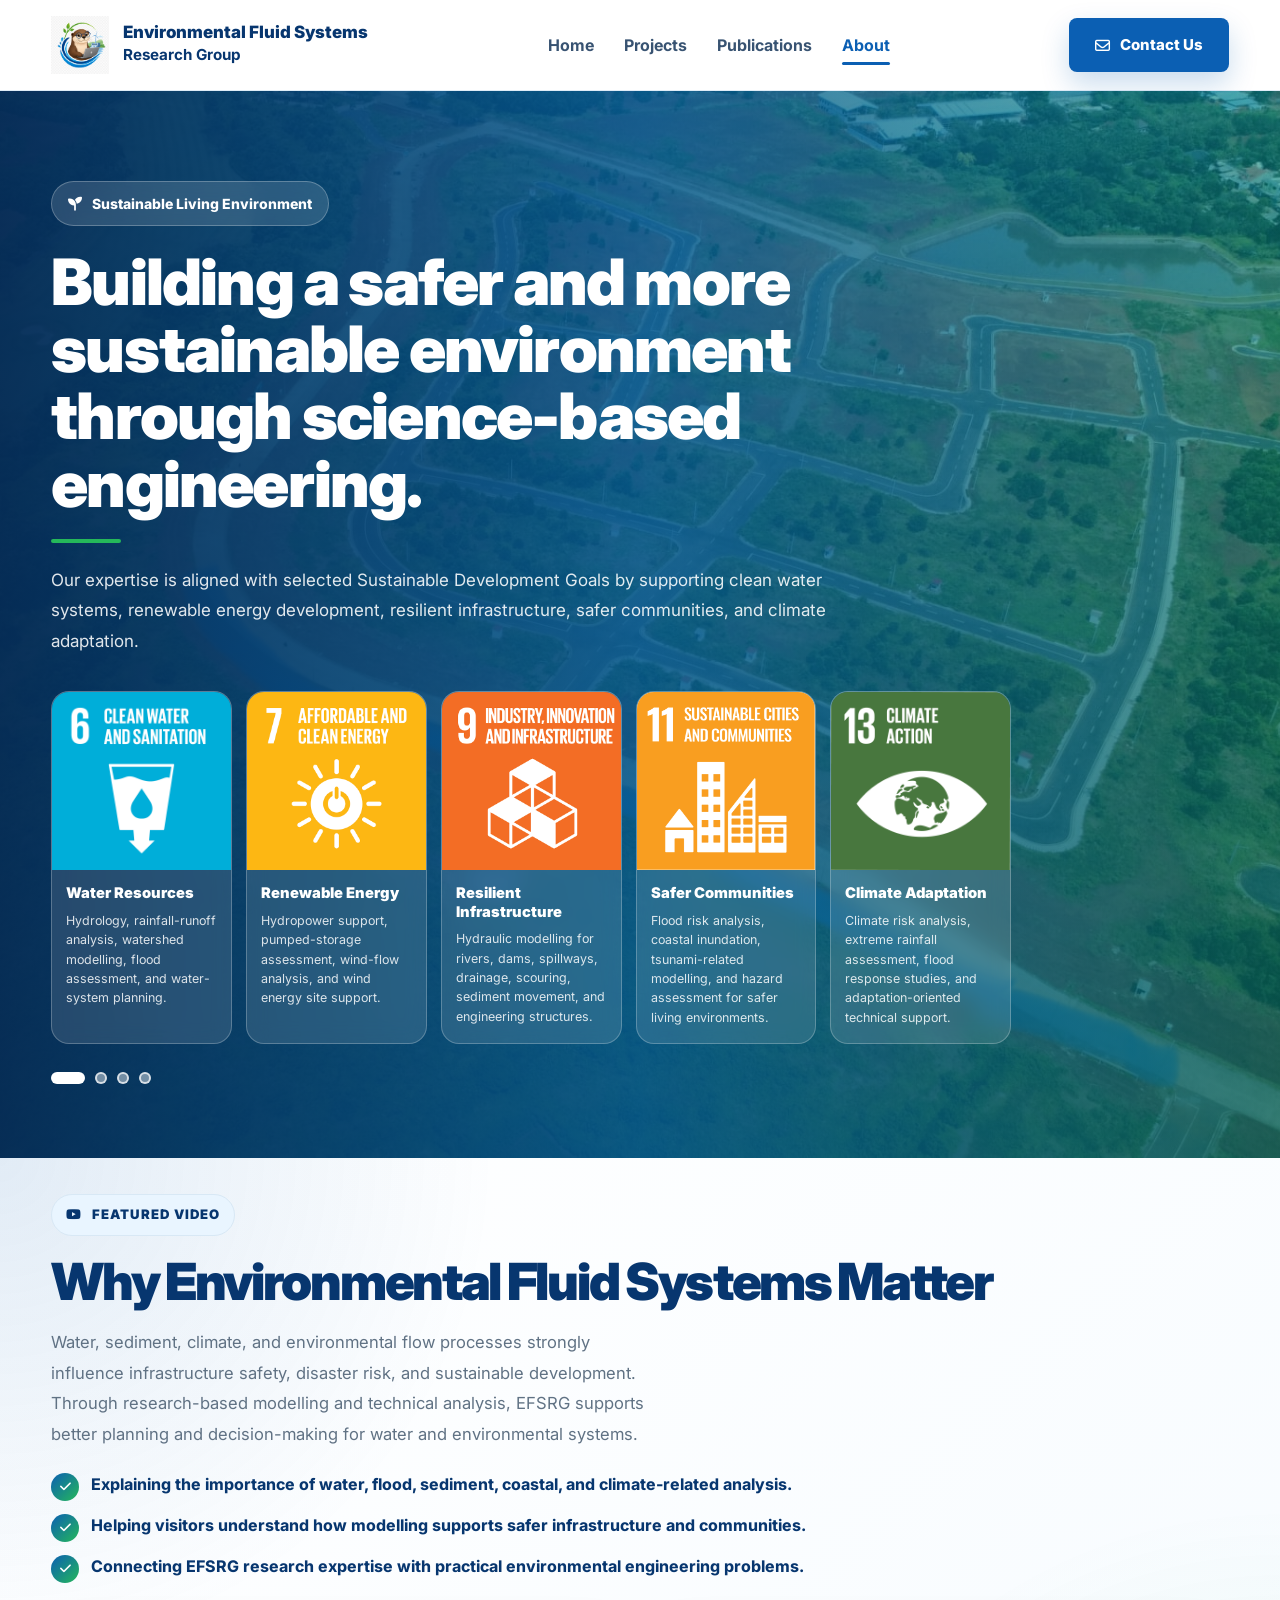
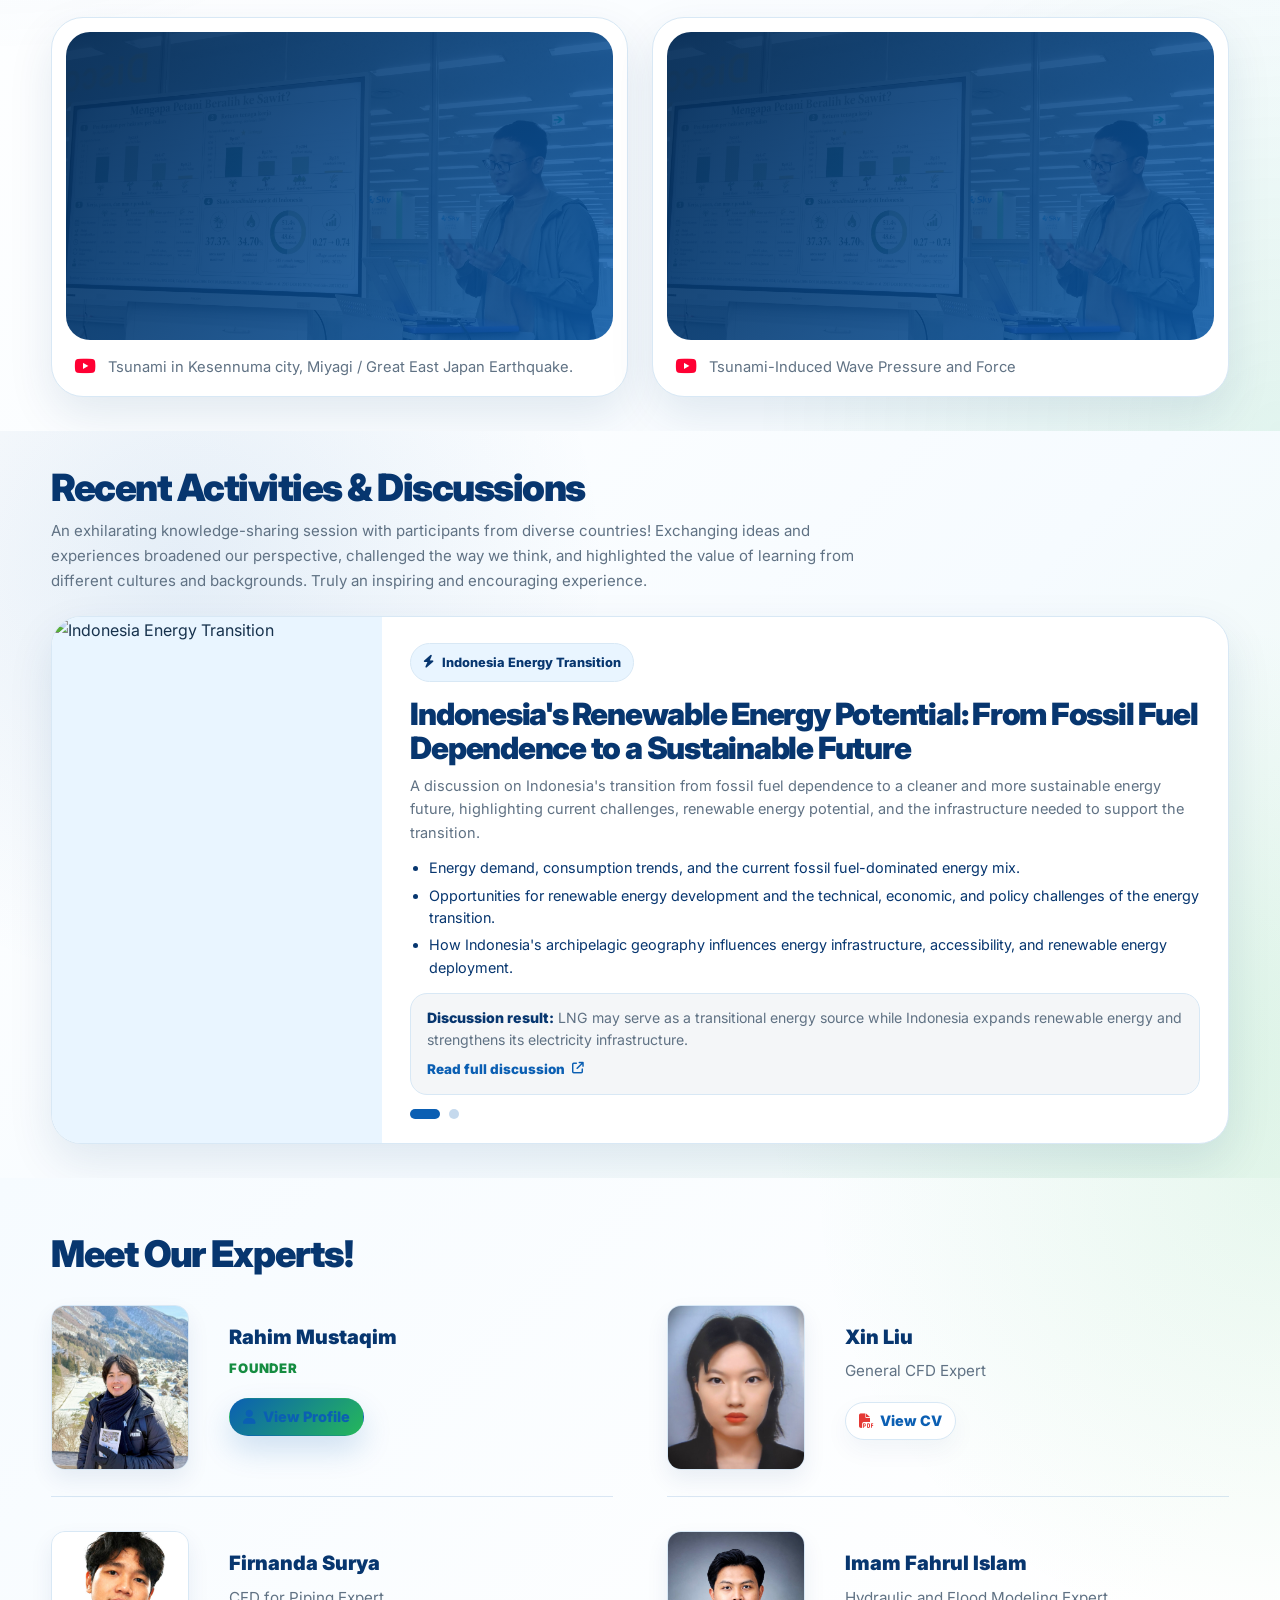
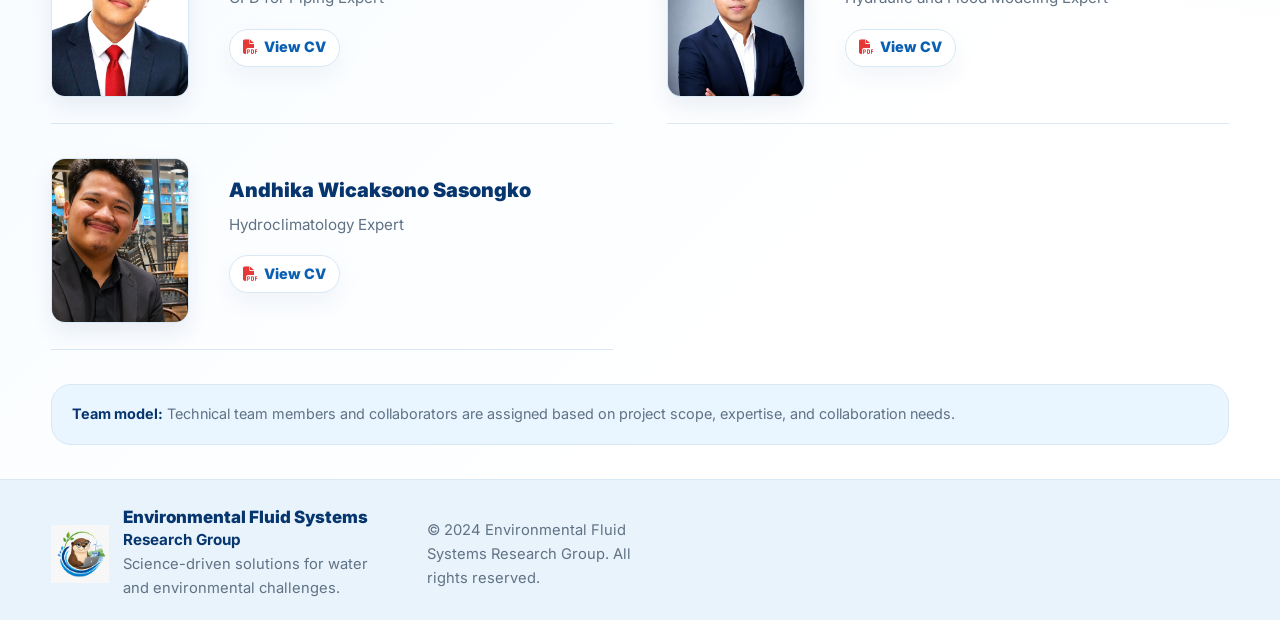
==== about.html @ 6d2a9c07 "Update about.html" ====
<!DOCTYPE html>

<html lang="en">
<head>
  <meta charset="UTF-8" />
  <meta name="viewport" content="width=device-width, initial-scale=1.0" />
  <title>About | Environmental Fluid Systems Research Group</title>

  <link rel="preconnect" href="https://fonts.googleapis.com">
  <link rel="preconnect" href="https://fonts.gstatic.com" crossorigin>
  <link href="https://fonts.googleapis.com/css2?family=Inter:wght@400;500;600;700;800;900&display=swap" rel="stylesheet">

  <link rel="stylesheet" href="https://cdnjs.cloudflare.com/ajax/libs/font-awesome/6.5.2/css/all.min.css">
  <link rel="stylesheet" href="style.css" />

  <style>
    .about-hero {
      position: relative;
      min-height: 74vh;
      display: flex;
      align-items: center;
      color: #fff;
      padding: 90px 0 74px;
      overflow: hidden;
      background: #052d58;
    }

    .about-hero-bg {
      position: absolute;
      inset: 0;
      z-index: 0;
    }

    .about-slide {
      position: absolute;
      inset: 0;
      opacity: 0;
      visibility: hidden;
      transition: opacity 0.8s ease, visibility 0.8s ease;
    }

    .about-slide.active {
      opacity: 1;
      visibility: visible;
    }

    .about-slide img {
      width: 100%;
      height: 100%;
      object-fit: cover;
    }

    .about-slide::after {
      content: "";
      position: absolute;
      inset: 0;
      background:
        linear-gradient(90deg, rgba(5, 45, 88, .96), rgba(5, 95, 150, .82), rgba(10, 145, 120, .50)),
        linear-gradient(180deg, rgba(5, 20, 38, .12), rgba(5, 20, 38, .62));
    }

    .about-hero-content {
      position: relative;
      z-index: 2;
      max-width: 980px;
    }

    .about-kicker {
      display: inline-flex;
      align-items: center;
      gap: 10px;
      padding: 10px 16px;
      border-radius: 999px;
      background: rgba(255, 255, 255, .14);
      border: 1px solid rgba(255, 255, 255, .25);
      color: #fff;
      font-size: 14px;
      font-weight: 800;
      margin-bottom: 22px;
      backdrop-filter: blur(10px);
    }

    .about-hero h1 {
      font-size: clamp(40px, 5vw, 66px);
      line-height: 1.05;
      letter-spacing: -1.8px;
      margin-bottom: 22px;
      font-weight: 900;
    }

    .about-hero h2 {
      font-size: clamp(20px, 2vw, 28px);
      line-height: 1.4;
      font-weight: 800;
      color: #dff8ff;
      margin-bottom: 20px;
      max-width: 860px;
    }

    .about-hero p {
      max-width: 800px;
      color: rgba(255, 255, 255, .88);
      font-size: 17px;
      line-height: 1.8;
      margin-bottom: 22px;
    }

    .sdg-scope-grid {
      display: grid;
      grid-template-columns: repeat(5, 1fr);
      gap: 14px;
      margin: 34px 0 26px;
      max-width: 960px;
    }

    .sdg-scope-card {
      background: rgba(255, 255, 255, .12);
      border: 1px solid rgba(255, 255, 255, .24);
      border-radius: 18px;
      overflow: hidden;
      backdrop-filter: blur(10px);
      transition: .25s ease;
    }

    .sdg-scope-card:hover {
      transform: translateY(-4px);
      background: rgba(255, 255, 255, .18);
      box-shadow: 0 18px 40px rgba(0, 0, 0, .18);
    }

    .sdg-logo {
      width: 100%;
      aspect-ratio: 1 / 1;
      background: #fff;
      display: block;
      object-fit: cover;
    }

    .sdg-fallback {
      width: 100%;
      aspect-ratio: 1 / 1;
      display: none;
      place-items: center;
      padding: 16px;
      color: #fff;
    }

    .sdg-fallback strong {
      display: block;
      font-size: 2.6rem;
      line-height: 1;
      font-weight: 900;
      margin-bottom: 8px;
    }

    .sdg-fallback span {
      display: block;
      font-size: .82rem;
      line-height: 1.18;
      text-transform: uppercase;
      font-weight: 900;
    }

    .sdg-6 {
      background: #26bde2;
    }

    .sdg-7 {
      background: #fcc30b;
    }

    .sdg-9 {
      background: #fd6925;
    }

    .sdg-11 {
      background: #fd9d24;
    }

    .sdg-13 {
      background: #3f7e44;
    }

    .sdg-scope-text {
      padding: 14px 14px 16px;
    }

    .sdg-scope-text h3 {
      color: #fff;
      font-size: .92rem;
      font-weight: 900;
      line-height: 1.25;
      margin-bottom: 8px;
    }

    .sdg-scope-text p {
      color: rgba(255, 255, 255, .84);
      font-size: .78rem;
      line-height: 1.55;
      margin: 0;
    }

    .sdg-note {
      max-width: 820px;
      color: rgba(255, 255, 255, .88);
      font-size: 1rem;
      line-height: 1.75;
      margin-bottom: 30px;
    }

    .about-slide-dots {
      display: flex;
      gap: 10px;
      margin-top: 28px;
    }

    .about-dot {
      width: 12px;
      height: 12px;
      border-radius: 999px;
      background: rgba(255, 255, 255, .44);
      border: 2px solid rgba(255, 255, 255, .72);
      cursor: pointer;
      transition: .25s ease;
    }

    .about-dot.active {
      width: 34px;
      background: #fff;
    }


    .video-section {
      position: relative;
      overflow: hidden;
      background:
        radial-gradient(circle at top left, rgba(11, 95, 179, .12), transparent 32%),
        radial-gradient(circle at bottom right, rgba(37, 184, 90, .10), transparent 34%),
        linear-gradient(135deg, #ffffff 0%, #f6fbff 100%);
    }

    .video-showcase {
      display: grid;
      gap: 34px;
    }

    .video-grid {
      display: grid;
      grid-template-columns: repeat(2, minmax(0, 1fr));
      gap: 24px;
      align-items: stretch;
    }

    .video-kicker {
      display: inline-flex;
      align-items: center;
      gap: 10px;
      padding: 9px 14px;
      border-radius: 999px;
      color: var(--primary-dark);
      background: var(--primary-soft);
      border: 1px solid var(--line);
      font-size: .82rem;
      font-weight: 900;
      text-transform: uppercase;
      letter-spacing: .08em;
      margin-bottom: 18px;
    }

    .video-content h2 {
      color: var(--primary-dark);
      font-size: clamp(2rem, 4vw, 3.2rem);
      line-height: 1.08;
      letter-spacing: -0.045em;
      font-weight: 900;
      margin-bottom: 18px;
    }

    .video-content p {
      color: var(--muted);
      font-size: 1.04rem;
      line-height: 1.85;
      margin-bottom: 22px;
      max-width: 600px;
    }

    .video-points {
      display: grid;
      gap: 12px;
      margin-top: 22px;
    }

    .video-point {
      display: flex;
      gap: 12px;
      align-items: flex-start;
      color: var(--primary-dark);
      font-weight: 750;
      line-height: 1.55;
    }

    .video-point i {
      width: 28px;
      height: 28px;
      flex: 0 0 28px;
      display: inline-grid;
      place-items: center;
      border-radius: 999px;
      color: #fff;
      background: linear-gradient(135deg, var(--primary), var(--green));
      font-size: .78rem;
      margin-top: 1px;
    }

    .youtube-card {
      position: relative;
      border-radius: 32px;
      padding: 14px;
      background: #fff;
      border: 1px solid var(--line);
      box-shadow: var(--shadow);
    }

    .youtube-frame {
      position: relative;
      width: 100%;
      aspect-ratio: 16 / 9;
      border-radius: 24px;
      overflow: hidden;
      background:
        linear-gradient(135deg, rgba(5, 45, 88, .94), rgba(11, 95, 179, .82)),
        url('assets/activity3.jpeg') center/cover;
    }

    .youtube-frame iframe {
      position: absolute;
      inset: 0;
      width: 100%;
      height: 100%;
      border: 0;
    }

    .video-caption {
      display: flex;
      align-items: center;
      gap: 12px;
      padding: 16px 8px 4px;
      color: var(--muted);
      font-size: .92rem;
      line-height: 1.55;
    }

    .video-caption i {
      color: #ff0033;
      font-size: 1.2rem;
    }



    /* Activity and discussion modal styles are defined in style.css */

    .team-section {
      background:
        radial-gradient(circle at top right, rgba(37, 184, 90, 0.10), transparent 30%),
        linear-gradient(135deg, #f6fbff 0%, #ffffff 72%);
    }

    .team-people {
      display: grid;
      gap: 30px;
    }

    .team-subtitle {
      color: var(--primary-dark);
      font-size: clamp(1.5rem, 2.6vw, 2.15rem);
      font-weight: 900;
      letter-spacing: -0.03em;
      margin-bottom: 18px;
    }

    .profile-actions,
    .member-actions {
      display: flex;
      flex-wrap: wrap;
      gap: 10px;
      margin-top: 18px;
    }

    .profile-link,
    .member-link {
      display: inline-flex;
      align-items: center;
      justify-content: center;
      gap: 8px;
      min-height: 38px;
      padding: 9px 13px;
      border-radius: 999px;
      border: 1px solid var(--line);
      background: #fff;
      color: var(--primary-dark);
      font-size: .86rem;
      font-weight: 850;
      line-height: 1;
      transition: .22s ease;
      box-shadow: 0 10px 24px rgba(7, 54, 111, .05);
    }

    .profile-link {
      color: #fff;
      background: linear-gradient(135deg, var(--primary), var(--green));
      border-color: transparent;
      box-shadow: 0 14px 30px rgba(11, 95, 179, .18);
    }

    .profile-link:hover,
    .member-link:hover {
      transform: translateY(-2px);
      box-shadow: 0 16px 34px rgba(7, 54, 111, .13);
    }

    .member-link.scholar i {
      color: #4285f4;
    }

    .member-link.researchgate i {
      color: #00ccbb;
    }

    .member-link.cv i {
      color: #e53935;
    }

    .expert-team-list {
      display: grid;
      grid-template-columns: repeat(2, minmax(0, 1fr));
      column-gap: 54px;
      row-gap: 34px;
    }

    .expert-member {
      display: grid;
      grid-template-columns: 138px 1fr;
      gap: 20px;
      align-items: start;
      padding-bottom: 26px;
      border-bottom: 1px solid rgba(11, 95, 179, .14);
    }

    .member-photo {
      width: 138px;
      aspect-ratio: 4 / 4.8;
      border-radius: 14px;
      background: var(--primary-soft);
      overflow: hidden;
      border: 1px solid var(--line);
      box-shadow: 0 10px 22px rgba(7, 54, 111, .08);
    }

    .member-photo img {
      width: 100%;
      height: 100%;
      object-fit: cover;
    }

    .member-content h4 {
      color: var(--primary-dark);
      font-size: 1.24rem;
      font-weight: 900;
      margin-bottom: 8px;
      line-height: 1.3;
    }

    .member-position {
      color: var(--green-dark);
      font-size: .82rem;
      font-weight: 900;
      text-transform: uppercase;
      letter-spacing: .06em;
      margin-bottom: 9px;
    }

    .member-content p {
      color: var(--muted);
      line-height: 1.68;
      font-size: .95rem;
      margin-bottom: 0;
    }

    .team-note {
      margin-top: 4px;
      padding: 18px 20px;
      border-radius: 20px;
      background: var(--primary-soft);
      border: 1px solid var(--line);
      color: var(--muted);
      line-height: 1.55;
      font-size: .9rem;
    }

    .team-note strong {
      color: var(--primary-dark);
    }

    @media (max-width: 1100px) {
      .sdg-scope-grid {
        grid-template-columns: repeat(3, 1fr);
        max-width: 760px;
      }
    }

    @media (max-width: 980px) {

      .video-showcase {
        gap: 30px;
      }

      .video-grid {
        grid-template-columns: 1fr;
      }

      .video-content p {
        max-width: none;
      }

      .about-hero {
        min-height: auto;
        padding: 74px 0 56px;
      }

      .activity-highlight {
        grid-template-columns: 1fr;
      }

      .activity-photo {
        max-height: 360px;
      }

      .activity-list {
        grid-template-columns: 1fr;
      }

      .activity-slider {
        grid-template-columns: 1fr;
      }

      .activity-slider-photo {
        max-height: 360px;
      }

      .expert-team-list {
        grid-template-columns: 1fr;
      }
    }

    @media (max-width: 700px) {
      .sdg-scope-grid {
        grid-template-columns: repeat(2, 1fr);
      }

      .activity-card {
        grid-template-columns: 1fr;
      }
    }

    @media (max-width: 640px) {
      .expert-team-list {
        grid-template-columns: 1fr;
      }
    }

    @media (max-width: 560px) {

      .youtube-card {
        border-radius: 24px;
        padding: 10px;
      }

      .youtube-frame {
        border-radius: 18px;
      }

      .video-caption {
        align-items: flex-start;
        padding: 14px 4px 2px;
      }

      .about-hero h1 {
        font-size: 2.35rem;
      }

      .sdg-scope-grid {
        grid-template-columns: 1fr;
      }

      .sdg-scope-card {
        display: grid;
        grid-template-columns: 96px 1fr;
        align-items: stretch;
      }

      .sdg-logo,
      .sdg-fallback {
        height: 100%;
        aspect-ratio: 1 / 1;
      }

      .sdg-fallback {
        padding: 10px;
      }

      .sdg-fallback strong {
        font-size: 1.8rem;
      }

      .sdg-fallback span {
        font-size: .58rem;
      }

      .founder-profile {
        padding: 22px;
        border-radius: 24px;
      }

      .activity-details {
        padding: 22px;
      }

      .activity-card {
        padding: 16px;
      }

      .expert-member-card {
        grid-template-columns: 1fr;
      }

      .member-photo {
        width: 100%;
        max-width: 180px;
      }

      .founder-message {
        padding: 24px 22px;
        font-size: 1rem;
      }
    }
  </style>

</head>

<body>

<header class="site-header">
  <div class="container nav-wrap">
    <a class="brand" href="index.html">
      <img src="assets/ourlogo.png" alt="EFSRG logo">
      <div>
        <strong>Environmental Fluid Systems</strong>
        <span>Research Group</span>
      </div>
    </a>

<nav class="nav">
  <ul>
    <li><a href="index.html">Home</a></li>
    <li><a href="projects.html">Projects</a></li>
    <li><a href="publications.html">Publications</a></li>
    <li><a class="active" href="about.html">About</a></li>
  </ul>
</nav>

<a class="btn btn-primary header-cta" href="contact.html">
  <i class="fa-regular fa-envelope"></i> Contact Us
</a>

<button class="menu-btn" aria-label="Open menu">
  <i class="fa-solid fa-bars"></i>
</button>

  </div>
</header>

<section class="about-hero">
  <div class="about-hero-bg">
    <div class="about-slide active">
      <img src="assets/activity1.jpeg" alt="Drainage Channel Design for Golf Residence">
    </div>

<div class="about-slide">
  <img src="assets/activity2.jpeg" alt="Fun Games During Summer Break">
</div>

<div class="about-slide">
  <img src="assets/activity3.jpeg" alt="Sharing Knowledge">
</div>

<div class="about-slide">
  <img src="assets/activity4.jpeg" alt="Soccer Activity">
</div>

  </div>

  <div class="container">
    <div class="about-hero-content">
      <div class="about-kicker">
        <i class="fa-solid fa-seedling"></i>
        Sustainable Living Environment
      </div>

  <h1>Building a safer and more sustainable environment through science-based engineering.</h1>

  <div class="accent-line"></div>

  <p>
    Our expertise is aligned with selected Sustainable Development Goals by supporting
    clean water systems, renewable energy development, resilient infrastructure,
    safer communities, and climate adaptation.
  </p>

  <div class="sdg-scope-grid">

    <article class="sdg-scope-card">
      <img class="sdg-logo" src="assets/sdg-6.png" alt="SDG 6 Clean Water and Sanitation" onerror="this.style.display='none'; this.nextElementSibling.style.display='grid';">
      <div class="sdg-fallback sdg-6">
        <div>
          <strong>6</strong>
          <span>Clean Water<br>and Sanitation</span>
        </div>
      </div>
      <div class="sdg-scope-text">
        <h3>Water Resources</h3>
        <p>Hydrology, rainfall-runoff analysis, watershed modelling, flood assessment, and water-system planning.</p>
      </div>
    </article>

    <article class="sdg-scope-card">
      <img class="sdg-logo" src="assets/sdg-7.png" alt="SDG 7 Affordable and Clean Energy" onerror="this.style.display='none'; this.nextElementSibling.style.display='grid';">
      <div class="sdg-fallback sdg-7">
        <div>
          <strong>7</strong>
          <span>Affordable and<br>Clean Energy</span>
        </div>
      </div>
      <div class="sdg-scope-text">
        <h3>Renewable Energy</h3>
        <p>Hydropower support, pumped-storage assessment, wind-flow analysis, and wind energy site support.</p>
      </div>
    </article>

    <article class="sdg-scope-card">
      <img class="sdg-logo" src="assets/sdg-9.png" alt="SDG 9 Industry, Innovation and Infrastructure" onerror="this.style.display='none'; this.nextElementSibling.style.display='grid';">
      <div class="sdg-fallback sdg-9">
        <div>
          <strong>9</strong>
          <span>Industry, Innovation<br>and Infrastructure</span>
        </div>
      </div>
      <div class="sdg-scope-text">
        <h3>Resilient Infrastructure</h3>
        <p>Hydraulic modelling for rivers, dams, spillways, drainage, scouring, sediment movement, and engineering structures.</p>
      </div>
    </article>

    <article class="sdg-scope-card">
      <img class="sdg-logo" src="assets/sdg-11.png" alt="SDG 11 Sustainable Cities and Communities" onerror="this.style.display='none'; this.nextElementSibling.style.display='grid';">
      <div class="sdg-fallback sdg-11">
        <div>
          <strong>11</strong>
          <span>Sustainable Cities<br>and Communities</span>
        </div>
      </div>
      <div class="sdg-scope-text">
        <h3>Safer Communities</h3>
        <p>Flood risk analysis, coastal inundation, tsunami-related modelling, and hazard assessment for safer living environments.</p>
      </div>
    </article>

    <article class="sdg-scope-card">
      <img class="sdg-logo" src="assets/sdg-13.png" alt="SDG 13 Climate Action" onerror="this.style.display='none'; this.nextElementSibling.style.display='grid';">
      <div class="sdg-fallback sdg-13">
        <div>
          <strong>13</strong>
          <span>Climate<br>Action</span>
        </div>
      </div>
      <div class="sdg-scope-text">
        <h3>Climate Adaptation</h3>
        <p>Climate risk analysis, extreme rainfall assessment, flood response studies, and adaptation-oriented technical support.</p>
      </div>
    </article>

  </div>


  <div class="about-slide-dots">
    <span class="about-dot active" onclick="goToAboutSlide(0)"></span>
    <span class="about-dot" onclick="goToAboutSlide(1)"></span>
    <span class="about-dot" onclick="goToAboutSlide(2)"></span>
    <span class="about-dot" onclick="goToAboutSlide(3)"></span>
  </div>
</div>

  </div>
</section>


<section class="section video-section">
  <div class="container">
    <div class="video-showcase">
      <div class="video-content">
        <div class="video-kicker">
          <i class="fa-brands fa-youtube"></i>
          Featured Video
        </div>

        <h2>Why Environmental Fluid Systems Matter</h2>

        <p>
          Water, sediment, climate, and environmental flow processes strongly influence
          infrastructure safety, disaster risk, and sustainable development. Through
          research-based modelling and technical analysis, EFSRG supports better planning
          and decision-making for water and environmental systems.
        </p>

        <div class="video-points">
          <div class="video-point">
            <i class="fa-solid fa-check"></i>
            <span>Explaining the importance of water, flood, sediment, coastal, and climate-related analysis.</span>
          </div>

          <div class="video-point">
            <i class="fa-solid fa-check"></i>
            <span>Helping visitors understand how modelling supports safer infrastructure and communities.</span>
          </div>

          <div class="video-point">
            <i class="fa-solid fa-check"></i>
            <span>Connecting EFSRG research expertise with practical environmental engineering problems.</span>
          </div>
        </div>
      </div>

      <div class="video-grid">
      <div class="youtube-card">
        <div class="youtube-frame">
          <iframe
            src="https://www.youtube.com/embed/K0rWPm9f3GQ"
            title="EFSRG introduction video"
            loading="lazy"
            allow="accelerometer; autoplay; clipboard-write; encrypted-media; gyroscope; picture-in-picture; web-share; fullscreen"
            referrerpolicy="strict-origin-when-cross-origin"
            allowfullscreen>
          </iframe>
        </div>

        <div class="video-caption">
          <i class="fa-brands fa-youtube"></i>
          <span>Tsunami in Kesennuma city, Miyagi / Great East Japan Earthquake.</span>
        </div>
      </div>
      
      <div class="youtube-card">
        <div class="youtube-frame">
          <iframe
            src="https://www.youtube.com/embed/yqZhMp-yWcU"
            title="Pressure and Force During Tsunami"
            loading="lazy"
            allow="accelerometer; autoplay; clipboard-write; encrypted-media; gyroscope; picture-in-picture; web-share; fullscreen"
            referrerpolicy="strict-origin-when-cross-origin"
            allowfullscreen>
          </iframe>
        </div>

        <div class="video-caption">
          <i class="fa-brands fa-youtube"></i>
          <span>Tsunami-Induced Wave Pressure and Force</span>
        </div>
      </div>
      </div>
    </div>
  </div>
</section>


<section class="section activity-section">
  <div class="container">
    <div class="activity-header">
      <h2>Recent Activities &amp; Discussions</h2>

      <p>
        An exhilarating knowledge-sharing session with participants from diverse countries!
        Exchanging ideas and experiences broadened our perspective, challenged the way we think,
        and highlighted the value of learning from different cultures and backgrounds.
        Truly an inspiring and encouraging experience.
      </p>
    </div>

    <article class="activity-slider" id="activitySlider">
      <div class="activity-slider-photo">
        <img
          id="activityImage"
          src="assets/Discussion1.jpeg"
          alt="Indonesia Energy Transition"
        >
      </div>

      <div class="activity-slider-content">
        <div class="activity-meta">
          <span id="activityTopic">
            <i class="fa-solid fa-bolt"></i>
            Indonesia Energy Transition
          </span>
        </div>

        <h3 id="activityTitle">
          Indonesia's Renewable Energy Potential: From Fossil Fuel Dependence to a Sustainable Future
        </h3>

        <p class="activity-summary" id="activitySummary">
          A discussion on Indonesia's transition from fossil fuel dependence to a cleaner and
          more sustainable energy future, highlighting current challenges, renewable energy
          potential, and the infrastructure needed to support the transition.
        </p>

        <ul class="activity-points" id="activityPoints">
          <li>Energy demand, consumption trends, and the current fossil fuel-dominated energy mix.</li>
          <li>Opportunities for renewable energy development and the technical, economic, and policy challenges of the energy transition.</li>
          <li>How Indonesia's archipelagic geography influences energy infrastructure, accessibility, and renewable energy deployment.</li>
        </ul>

        <div class="activity-outcome-preview">
          <div class="activity-outcome-short" id="activityOutcomeShort">
            <strong>Discussion result:</strong>
            LNG may serve as a transitional energy source while Indonesia expands renewable
            energy and strengthens its electricity infrastructure.
          </div>

          <button
            class="activity-read-more"
            type="button"
            onclick="openActivityModal()"
          >
            Read full discussion
            <i class="fa-solid fa-arrow-up-right-from-square"></i>
          </button>
        </div>

        <div
          class="activity-dots"
          id="activityDots"
          aria-label="Activity slider navigation"
        ></div>
      </div>
    </article>
  </div>
</section>


<!-- Full discussion popup -->
<div
  class="activity-modal"
  id="activityModal"
  aria-hidden="true"
>
  <div
    class="activity-modal-backdrop"
    onclick="closeActivityModal()"
  ></div>

  <div
    class="activity-modal-box"
    role="dialog"
    aria-modal="true"
    aria-labelledby="activityModalTitle"
  >
    <button
      class="activity-modal-close"
      type="button"
      onclick="closeActivityModal()"
      aria-label="Close discussion"
    >
      <i class="fa-solid fa-xmark"></i>
    </button>

    <div class="activity-modal-meta" id="activityModalTopic">
      <i class="fa-solid fa-bolt"></i>
      Indonesia Energy Transition
    </div>

    <h3 id="activityModalTitle">
      Indonesia's Renewable Energy Potential: From Fossil Fuel Dependence to a Sustainable Future
    </h3>

    <div
      class="activity-modal-content"
      id="activityModalContent"
    ></div>
  </div>
</div>


<section class="section team-section">
  <div class="container">

    <div class="team-people">
      <div class="technical-team-wrap">
        <h3 class="team-subtitle">Meet Our Experts!</h3>

        <div class="expert-team-list">
          <article class="expert-member">
            <div class="member-photo">
              <img src="assets/rahim.jpeg" alt="Rahim Mustaqim">
            </div>

            <div class="member-content">
              <h4>Rahim Mustaqim</h4>
              <div class="member-position">Founder</div>

              <div class="member-actions">
                <a class="profile-link" href="profile.html">
                  <i class="fa-solid fa-user"></i>
                  View Profile
                </a>
              </div>
            </div>
          </article>

          <article class="expert-member">
            <div class="member-photo">
              <img src="assets/XinLiu.jpeg" alt="Xin Liu">
            </div>

            <div class="member-content">
              <h4>Xin Liu</h4>
              <p>General CFD Expert</p>

              <div class="member-actions">
                <a class="member-link cv" href="assets/CVLiu.pdf" target="_blank" rel="noopener">
                  <i class="fa-solid fa-file-pdf"></i>
                  View CV
                </a>
              </div>
            <!--
<div class="member-actions">
  <a class="member-link scholar" href="https://scholar.google.com/scholar?q=Xin+Liu+CFD+Modeler+and+Wind+System+Analysis" target="_blank" rel="noopener">
    <i class="fa-brands fa-google"></i>
    Google Scholar
  </a>
  <a class="member-link researchgate" href="https://www.researchgate.net/search/researcher?q=Xin+Liu+CFD+Modeler+and+Wind+System+Analysis" target="_blank" rel="noopener">
    <i class="fa-brands fa-researchgate"></i>
    ResearchGate
  </a>
</div>
-->
            </div>
          </article>

          <article class="expert-member">
            <div class="member-photo">
              <img src="assets/Firnanda.jpeg" alt="Firnanda Surya">
            </div>
            <div class="member-content">
              <h4>Firnanda Surya</h4>
              <p>CFD for Piping Expert</p>

              <div class="member-actions">
                <a class="member-link cv" href="assets/CVFirnanda.pdf" target="_blank" rel="noopener">
                  <i class="fa-solid fa-file-pdf"></i>
                  View CV
                </a>
              </div>
            </div>
          </article>
            
          <article class="expert-member">
            <div class="member-photo">
              <img src="assets/Imam.jpeg" alt="Imam Fahrul Islam">
            </div>

            <div class="member-content">
              <h4>Imam Fahrul Islam</h4>
              <p>Hydraulic and Flood Modeling Expert</p>
              <div class="member-actions">
                <a class="member-link cv" href="assets/CVImam.pdf" target="_blank" rel="noopener">
                  <i class="fa-solid fa-file-pdf"></i>
                  View CV
                </a>
              </div>
            </div>

            
          </article>

          <article class="expert-member">
            <div class="member-photo">
              <img src="assets/Andhika.png" alt="Andhika Wicaksono Sasongko">
            </div>

            <div class="member-content">
              <h4>Andhika Wicaksono Sasongko</h4>
              <p>Hydroclimatology Expert</p>
              <div class="member-actions">
                <a class="member-link cv" href="assets/CVAndhika.pdf" target="_blank" rel="noopener">
                  <i class="fa-solid fa-file-pdf"></i>
                  View CV
                </a>
              </div>
            </div>
          </article>
          
        </div>
      </div>

      <div class="team-note">
        <strong>Team model:</strong>
        Technical team members and collaborators are assigned based on project scope,
        expertise, and collaboration needs.
      </div>
    </div>
  </div>
</section>

<footer class="footer">
  <div class="container footer-grid">
    <div class="brand">
      <img src="assets/ourlogo.png" alt="EFSRG logo">
      <div>
        <strong>Environmental Fluid Systems</strong>
        <span>Research Group</span>
        <p>Science-driven solutions for water and environmental challenges.</p>
      </div>
    </div>

<p class="copyright">
  © 2024 Environmental Fluid Systems Research Group. All rights reserved.
</p>

  </div>
</footer>

<script src="script.js"></script>

<script>
  let aboutSlideIndex = 0;
  const aboutSlides = document.querySelectorAll(".about-slide");
  const aboutDots = document.querySelectorAll(".about-dot");
  let aboutAutoSlide;

  function showAboutSlide(index) {
    if (!aboutSlides.length) return;

    if (index >= aboutSlides.length) {
      aboutSlideIndex = 0;
    } else if (index < 0) {
      aboutSlideIndex = aboutSlides.length - 1;
    } else {
      aboutSlideIndex = index;
    }

    aboutSlides.forEach((slide, i) => {
      slide.classList.toggle("active", i === aboutSlideIndex);
    });

    aboutDots.forEach((dot, i) => {
      dot.classList.toggle("active", i === aboutSlideIndex);
    });
  }

  function goToAboutSlide(index) {
    showAboutSlide(index);
    resetAboutAutoSlide();
  }

  function startAboutAutoSlide() {
    aboutAutoSlide = setInterval(() => {
      showAboutSlide(aboutSlideIndex + 1);
    }, 4200);
  }

  function resetAboutAutoSlide() {
    clearInterval(aboutAutoSlide);
    startAboutAutoSlide();
  }

  showAboutSlide(0);
  startAboutAutoSlide();

  const activityItems = [
    {
      image: "assets/Discussion1.jpeg",
      alt: "Indonesia Energy Transition",
      topicIcon: "fa-solid fa-bolt",
      topic: "Indonesia Energy Transition",
      title: "Indonesia's Renewable Energy Potential: From Fossil Fuel Dependence to a Sustainable Future",

      summary:
        "A discussion on Indonesia's transition from fossil fuel dependence to a cleaner and more sustainable energy future, highlighting current challenges, renewable energy potential, and the infrastructure needed to support the transition.",

      points: [
        "Energy demand, consumption trends, and the current fossil fuel-dominated energy mix.",
        "Opportunities for renewable energy development and the technical, economic, and policy challenges of the energy transition.",
        "How Indonesia's archipelagic geography influences energy infrastructure, accessibility, and renewable energy deployment."
      ],

      outcomeShort:
        "<strong>Discussion result:</strong> LNG may serve as a transitional energy source while Indonesia expands renewable energy and strengthens its electricity infrastructure.",

      outcome: `
        <p>
          <strong>Discussion result:</strong>
          One interesting point raised during the discussion was Japan's energy transition
          experience. In the 1990s, Japan imported liquefied natural gas (LNG) from Indonesia
          as a cleaner alternative to coal.
        </p>

        <p>
          This highlights that, for Indonesia, LNG could serve as a practical transitional
          energy source while renewable energy capacity continues to expand. Compared with
          coal, LNG produces lower CO₂ emissions and significantly reduces SOₓ and NOₓ
          emissions, helping maintain reliable and affordable electricity during the transition.
        </p>

        <p>
          Japan's long-term strategy also demonstrates that LNG can play an important bridging
          role before renewable energy becomes the dominant source.
        </p>

        <p>
          For Indonesia, this approach is particularly relevant because 82% of electricity
          generation still comes from fossil fuels, despite the country's enormous renewable
          energy potential.
        </p>

        <p>
          The discussion emphasized that the main challenge is not the availability of renewable
          resources, but Indonesia's unique archipelagic geography. Renewable energy resources
          are often located far from major demand centers, making power transmission and grid
          integration technically challenging and costly.
        </p>

        <p>
          Therefore, accelerating Indonesia's energy transition will require not only greater
          investment in renewable energy but also stronger transmission networks, energy storage
          systems, and integrated grid infrastructure to ensure reliable and affordable
          electricity across the archipelago.
        </p>
      `
    },

    {
      image: "assets/training-ecoedu.jpeg",
      alt: "Training Support with EcoEdu.id",
      topicIcon: "fa-solid fa-person-chalkboard",
      topic: "Training Support with EcoEdu.id",
      title: "GIS and Hydraulic Modeling Training: QGIS, HEC-HMS, HEC-RAS 1D & 2D",

      summary:
        "Training support conducted together with EcoEdu.id to strengthen practical skills in watershed analysis, rainfall-runoff modeling, flood simulation, and integrated one-dimensional and two-dimensional hydraulic modeling.",

      points: [
        "QGIS training for spatial data preparation, watershed delineation, stream network analysis, terrain processing, and map visualization.",
        "HEC-HMS training for rainfall-runoff modeling, basin model setup, hydrologic parameter preparation, and discharge simulation.",
        "HEC-RAS 1D training for river geometry setup, cross-section preparation, boundary conditions, steady and unsteady flow simulation, and flood profile analysis.",
        "HEC-RAS 2D training for terrain-based computational mesh setup, 2D flow areas, boundary conditions, flood-depth mapping, velocity analysis, and inundation assessment.",
        "Integration of HEC-RAS 1D and 2D models to represent river-channel flow and floodplain inundation within a connected hydraulic system."
      ],

      outcomeShort:
        "<strong>Training result:</strong> Participants developed a practical workflow connecting GIS preparation, hydrologic modeling, and integrated 1D–2D hydraulic simulation.",

      outcome: `
        <p>
          <strong>Training result:</strong>
          The training introduced an integrated workflow beginning with spatial-data processing
          in QGIS, followed by watershed and hydrologic analysis in HEC-HMS, and hydraulic
          simulation using HEC-RAS.
        </p>

        <p>
          In the QGIS session, participants practiced preparing elevation and spatial datasets,
          delineating watersheds, extracting stream networks, organizing model inputs, and
          producing clear maps for hydrologic and hydraulic analysis.
        </p>

        <p>
          The HEC-HMS session focused on rainfall-runoff modeling, basin configuration,
          hydrologic parameterization, and the preparation of discharge hydrographs that can
          be used as hydraulic-model boundary conditions.
        </p>

        <p>
          The HEC-RAS sessions covered both 1D and 2D approaches. The 1D component focused on
          river cross-sections, flow boundaries, water-surface profiles, and river hydraulics,
          while the 2D component introduced computational meshes, terrain-based flood modeling,
          inundation depth, and velocity interpretation.
        </p>

        <p>
          The final part of the training demonstrated the integration of 1D and 2D domains,
          allowing the river channel and surrounding floodplain to be represented within one
          connected modeling framework. This workflow supports more comprehensive flood analysis
          and practical engineering assessment.
        </p>
      `
    }
  ];

  let activityIndex = 0;
  let activityAutoSlide;

  function renderActivity(index) {
    const slider = document.getElementById("activitySlider");
    const image = document.getElementById("activityImage");
    const topic = document.getElementById("activityTopic");
    const title = document.getElementById("activityTitle");
    const summary = document.getElementById("activitySummary");
    const points = document.getElementById("activityPoints");
    const outcomeShort = document.getElementById("activityOutcomeShort");
    const dots = document.querySelectorAll(".activity-dot");

    if (!slider || !activityItems.length) return;

    const item = activityItems[index];

    slider.classList.add("is-fading");

    setTimeout(() => {
      if (image) {
        image.src = item.image;
        image.alt = item.alt;
      }

      if (topic) {
        topic.innerHTML = `<i class="${item.topicIcon}"></i> ${item.topic}`;
      }

      if (title) {
        title.textContent = item.title;
      }

      if (summary) {
        summary.textContent = item.summary;
      }

      if (points) {
        points.innerHTML = item.points
          .map(point => `<li>${point}</li>`)
          .join("");
      }

      if (outcomeShort) {
        outcomeShort.innerHTML = item.outcomeShort;
      }

      dots.forEach((dot, dotIndex) => {
        dot.classList.toggle("active", dotIndex === index);
      });

      slider.classList.remove("is-fading");
    }, 250);
  }

  function goToActivity(index) {
    activityIndex = index;
    renderActivity(activityIndex);
    resetActivityAutoSlide();
  }

  function startActivityAutoSlide() {
    clearInterval(activityAutoSlide);

    activityAutoSlide = setInterval(() => {
      activityIndex = (activityIndex + 1) % activityItems.length;
      renderActivity(activityIndex);
    }, 6000);
  }

  function resetActivityAutoSlide() {
    clearInterval(activityAutoSlide);
    startActivityAutoSlide();
  }

  function setupActivitySlider() {
    const dotsWrap = document.getElementById("activityDots");

    if (!dotsWrap || !activityItems.length) return;

    dotsWrap.innerHTML = activityItems
      .map(
        (_, index) =>
          `<button class="activity-dot${index === 0 ? " active" : ""}" type="button" onclick="goToActivity(${index})" aria-label="Show activity ${index + 1}"></button>`
      )
      .join("");

    renderActivity(0);
    startActivityAutoSlide();
  }

  function openActivityModal() {
    const item = activityItems[activityIndex];

    const modal = document.getElementById("activityModal");
    const modalTopic = document.getElementById("activityModalTopic");
    const modalTitle = document.getElementById("activityModalTitle");
    const modalContent = document.getElementById("activityModalContent");

    if (!modal || !item) return;

    if (modalTopic) {
      modalTopic.innerHTML = `<i class="${item.topicIcon}"></i> ${item.topic}`;
    }

    if (modalTitle) {
      modalTitle.textContent = item.title;
    }

    if (modalContent) {
      modalContent.innerHTML = item.outcome;
    }

    modal.classList.add("active");
    modal.setAttribute("aria-hidden", "false");
    document.body.classList.add("modal-open");
  }

  function closeActivityModal() {
    const modal = document.getElementById("activityModal");

    if (!modal) return;

    modal.classList.remove("active");
    modal.setAttribute("aria-hidden", "true");
    document.body.classList.remove("modal-open");
  }

  document.addEventListener("keydown", function(event) {
    if (event.key === "Escape") {
      closeActivityModal();
    }
  });

  setupActivitySlider();

</script>

</body>
</html>
---- style.css ----
:root {
--primary: #0b5fb3;
--primary-dark: #07366f;
--primary-soft: #e9f5ff;
--green: #25b85a;
--green-dark: #158c41;
--text: #17324d;
--muted: #607284;
--bg: #f6fbff;
--soft: #eef7ff;
--white: #ffffff;
--line: #d8e8f5;
--shadow: 0 18px 45px rgba(7, 54, 111, 0.10);
--radius: 18px;
}

* {
  box-sizing: border-box;
  margin: 0;
  padding: 0;
  }

html {
scroll-behavior: smooth;
}

body {
font-family: Inter, Arial, sans-serif;
background: var(--bg);
color: var(--text);
line-height: 1.65;
}

a {
text-decoration: none;
color: inherit;
}

img {
max-width: 100%;
display: block;
}

.container {
width: min(1180px, 92%);
margin: auto;
}

/* =========================
HEADER
========================= */

.site-header {
position: sticky;
top: 0;
z-index: 100;
background: rgba(255, 255, 255, 0.94);
backdrop-filter: blur(16px);
border-bottom: 1px solid rgba(216, 232, 245, 0.8);
}

.nav-wrap {
display: flex;
align-items: center;
justify-content: space-between;
gap: 24px;
padding: 16px 0;
}

.brand {
display: flex;
align-items: center;
gap: 14px;
}

.brand img {
width: 58px;
height: 58px;
}

.brand strong {
display: block;
color: var(--primary-dark);
font-weight: 850;
line-height: 1.12;
font-size: 1.06rem;
}

.brand span {
display: block;
color: var(--primary-dark);
font-weight: 700;
font-size: 0.95rem;
}

.nav ul {
display: flex;
gap: 30px;
list-style: none;
}

.nav a {
font-weight: 700;
color: #385372;
padding: 10px 0;
position: relative;
}

.nav a.active,
.nav a:hover {
color: var(--primary);
}

.nav a.active::after {
content: "";
position: absolute;
left: 0;
right: 0;
bottom: 0;
height: 3px;
border-radius: 99px;
background: var(--primary);
}

.menu-btn {
display: none;
background: none;
border: 0;
font-size: 1.35rem;
color: var(--primary-dark);
}

/* =========================
BUTTONS
========================= */

.btn {
display: inline-flex;
align-items: center;
justify-content: center;
gap: 10px;
min-height: 54px;
padding: 0 24px;
border-radius: 8px;
font-weight: 800;
font-size: 15px;
border: 2px solid transparent;
transition: 0.25s ease;
white-space: nowrap;
}

.btn-primary {
background: var(--primary);
color: var(--white);
box-shadow: 0 12px 28px rgba(11, 95, 179, 0.22);
}

.btn-primary:hover {
background: var(--primary-dark);
transform: translateY(-2px);
}

.btn-outline {
background: var(--white);
border-color: var(--primary);
color: var(--primary);
}

.btn-outline:hover {
background: var(--primary-soft);
}

.btn-green {
background: var(--green);
color: var(--white);
box-shadow: 0 12px 28px rgba(37, 184, 90, 0.20);
}

.btn-green:hover {
background: var(--green-dark);
transform: translateY(-2px);
}

/* =========================
HOME HERO
========================= */

.hero {
position: relative;
min-height: 515px;
display: flex;
align-items: center;
overflow: hidden;
background:
linear-gradient(
90deg,
rgba(240, 249, 255, 0.98) 0%,
rgba(240, 249, 255, 0.94) 33%,
rgba(240, 249, 255, 0.74) 51%,
rgba(240, 249, 255, 0.18) 100%
),
url("assets/hero-background.png");
background-size: cover;
background-position: center right;
background-repeat: no-repeat;
border-bottom: 1px solid rgba(11, 95, 179, 0.14);
}

.hero-content {
position: relative;
z-index: 2;
}

.hero-text {
max-width: 690px;
padding: 64px 0 62px;
}

.hero h1 {
margin: 0;
color: var(--primary-dark);
font-size: clamp(42px, 5.2vw, 64px);
line-height: 1.12;
font-weight: 900;
letter-spacing: -1.8px;
}

.accent-line {
width: 70px;
height: 4px;
background: var(--green);
border-radius: 999px;
margin: 22px 0 22px;
}

.hero h2 {
margin: 0 0 17px;
color: var(--primary);
font-size: clamp(18px, 2vw, 23px);
line-height: 1.42;
font-weight: 800;
}

.hero p {
max-width: 610px;
margin: 0;
color: #334a63;
font-size: 16px;
line-height: 1.7;
}

.hero-actions {
display: flex;
flex-wrap: wrap;
gap: 18px;
margin-top: 30px;
}

.hero-grid,
.hero-art,
.stat-strip,
.eyebrow {
display: none;
}

/* =========================
SECTIONS
========================= */

.section {
padding: 36px 0 34px;
}

.section-soft {
background: transparent;
}

.section-title {
text-align: center;
margin-bottom: 22px;
display: flex;
align-items: center;
justify-content: center;
gap: 18px;
}

.section-title::before,
.section-title::after {
content: "";
width: 230px;
height: 1px;
background: var(--line);
}

.section-title h2 {
position: relative;
text-transform: uppercase;
letter-spacing: 0.05em;
font-size: 1.12rem;
color: var(--primary-dark);
font-weight: 900;
}

.section-title h2::before,
.section-title h2::after {
content: "";
position: absolute;
top: 50%;
width: 18px;
height: 2px;
background: var(--green);
transform: translateY(-50%);
}

.section-title h2::before {
left: -38px;
}

.section-title h2::after {
right: -38px;
}

.section-title p {
max-width: 760px;
color: var(--muted);
line-height: 1.75;
margin: 0 auto;
}

.lead {
text-align: center;
max-width: 820px;
margin: -8px auto 28px;
color: var(--muted);
}

/* =========================
CARDS / BUSINESS SCOPE
========================= */

.cards-5 {
display: grid;
grid-template-columns: repeat(5, 1fr);
gap: 20px;
}

.card {
background: var(--white);
border: 1px solid #e3eff8;
border-radius: var(--radius);
padding: 26px 22px;
box-shadow: 0 14px 34px rgba(7, 54, 111, 0.10);
}

.service-card {
text-align: center;
min-height: 285px;
display: flex;
flex-direction: column;
align-items: center;
}

.service-img {
width: 92px;
height: 92px;
object-fit: contain;
margin-bottom: 14px;
}

.service-card h3,
.card h3 {
color: var(--primary-dark);
line-height: 1.25;
margin-bottom: 13px;
font-size: 1rem;
font-weight: 900;
}

.service-card p,
.card p {
color: var(--muted);
font-size: 0.92rem;
line-height: 1.55;
}

.service-card::after {
content: "";
display: block;
width: 44px;
height: 3px;
border-radius: 999px;
background: var(--green);
margin-top: auto;
}

.project-grid {
display: grid;
grid-template-columns: repeat(3, 1fr);
gap: 22px;
}

.project-card {
overflow: hidden;
padding: 0;
display: grid;
grid-template-columns: 42% 58%;
align-items: stretch;
min-height: 205px;
}

.project-card img {
width: 100%;
height: 100%;
min-height: 205px;
object-fit: cover;
}

.project-body {
padding: 22px 20px;
}

.project-body h3 {
font-size: 1rem;
margin-bottom: 11px;
}

.project-body p {
font-size: 0.86rem;
line-height: 1.55;
}

.project-body a {
display: inline-flex;
align-items: center;
gap: 8px;
color: var(--primary);
font-weight: 850;
margin-top: 16px;
font-size: 0.9rem;
}

/* =========================
BUSINESS SCOPE MODAL
========================= */

.scope-card {
cursor: pointer;
transition: transform 0.25s ease, box-shadow 0.25s ease, border-color 0.25s ease;
}

.scope-card:hover {
transform: translateY(-5px);
border-color: rgba(11, 95, 179, 0.24);
box-shadow: 0 18px 45px rgba(7, 54, 111, 0.16);
}

.scope-card:hover img {
filter: saturate(1.08) contrast(1.03);
}

.scope-btn {
display: inline-flex;
align-items: center;
gap: 8px;
border: none;
background: transparent;
color: var(--primary);
font-weight: 850;
font-size: 0.9rem;
padding: 0;
margin-top: 16px;
cursor: pointer;
font-family: inherit;
}

.scope-btn i {
transition: transform 0.25s ease;
}

.scope-card:hover .scope-btn i {
transform: translateX(4px);
}

.scope-modal {
position: fixed;
inset: 0;
z-index: 9999;
display: none;
}

.scope-modal.active {
display: block;
}

.scope-modal-overlay {
position: absolute;
inset: 0;
background: rgba(3, 20, 43, 0.58);
backdrop-filter: blur(5px);
}

.scope-modal-box {
position: relative;
width: min(1080px, calc(100% - 32px));
height: min(88vh, 920px);
margin: 5vh auto;
background: #ffffff;
border-radius: 24px;
overflow: hidden;
box-shadow: 0 30px 90px rgba(0, 0, 0, 0.28);
display: flex;
flex-direction: column;
animation: scopeModalIn 0.28s ease;
}

@keyframes scopeModalIn {
from {
opacity: 0;
transform: translateY(18px) scale(0.98);
}

to {
opacity: 1;
transform: translateY(0) scale(1);
}
}

.scope-modal-header {
padding: 22px 28px;
border-bottom: 1px solid #e5eef7;
display: flex;
justify-content: space-between;
align-items: center;
gap: 18px;
background:
radial-gradient(circle at top right, rgba(37, 184, 90, 0.12), transparent 34%),
linear-gradient(135deg, #f7fbff, #eef7ff);
}

.scope-modal-label {
display: inline-block;
font-size: 12px;
font-weight: 850;
letter-spacing: 0.08em;
text-transform: uppercase;
color: var(--primary);
margin-bottom: 5px;
}

.scope-modal-header h2 {
margin: 0;
font-size: 24px;
line-height: 1.25;
color: var(--primary-dark);
font-weight: 900;
}

.scope-modal-actions {
display: flex;
align-items: center;
gap: 10px;
}

.scope-print-btn,
.scope-close-btn {
border: none;
cursor: pointer;
font-family: inherit;
font-weight: 850;
border-radius: 12px;
transition: 0.25s ease;
}

.scope-print-btn {
display: inline-flex;
align-items: center;
gap: 9px;
background: var(--primary);
color: #ffffff;
padding: 12px 16px;
box-shadow: 0 10px 24px rgba(11, 95, 179, 0.22);
}

.scope-print-btn:hover {
background: var(--primary-dark);
transform: translateY(-2px);
}

.scope-close-btn {
width: 44px;
height: 44px;
background: #e8f1fa;
color: var(--primary-dark);
font-size: 18px;
}

.scope-close-btn:hover {
background: #d7e9fa;
}

.scope-modal-content {
flex: 1;
min-height: 0;
background: #ffffff;
}

.scope-modal-content iframe {
width: 100%;
height: 100%;
border: none;
display: block;
}

body.scope-modal-open {
overflow: hidden;
}

/* =========================
TOOLS
========================= */

.tools {
display: flex;
flex-wrap: wrap;
gap: 14px;
justify-content: center;
background: rgba(255, 255, 255, 0.58);
border: 1px solid var(--line);
border-radius: 16px;
padding: 26px 22px;
box-shadow: 0 10px 25px rgba(7, 54, 111, 0.07);
}

.tool {
display: flex;
align-items: center;
gap: 9px;
min-width: 128px;
justify-content: center;
padding: 13px 17px;
border-radius: 12px;
background: var(--white);
border: 1px solid #e3eef8;
color: var(--primary-dark);
font-weight: 850;
font-size: 0.88rem;
box-shadow: 0 8px 18px rgba(7, 54, 111, 0.06);
}

.tool i {
color: var(--primary);
font-size: 1.2rem;
}

/* =========================
PROJECT HERO IMAGE SLIDER
========================= */

.projects-hero-slider {
padding: 22px 0 34px;
background:
radial-gradient(circle at top left, rgba(37, 184, 90, 0.10), transparent 28%),
linear-gradient(135deg, #eef8ff 0%, #ffffff 70%);
border-bottom: 1px solid rgba(216, 232, 245, 0.7);
}

.hero-slider {
position: relative;
width: min(1480px, 96%);
margin: 0 auto;
height: 560px;
border-radius: 32px;
overflow: hidden;
box-shadow: 0 24px 60px rgba(7, 54, 111, 0.14);
border: 1px solid var(--line);
background: #dfeef8;
}

.hero-slide {
position: absolute;
inset: 0;
opacity: 0;
visibility: hidden;
transition: opacity 0.6s ease, visibility 0.6s ease;
}

.hero-slide.active {
opacity: 1;
visibility: visible;
}

.hero-slide img {
width: 100%;
height: 100%;
object-fit: cover;
}

.hero-slide-overlay {
position: absolute;
inset: 0;
display: flex;
align-items: flex-end;
background:
linear-gradient(
180deg,
rgba(6, 34, 66, 0.10) 0%,
rgba(6, 34, 66, 0.42) 55%,
rgba(6, 34, 66, 0.84) 100%
);
}

.hero-slide-content {
max-width: 760px;
padding: 42px 48px 46px;
color: #fff;
}

.hero-badge {
display: inline-flex;
align-items: center;
gap: 8px;
padding: 10px 16px;
margin-bottom: 18px;
border-radius: 999px;
background: rgba(255, 255, 255, 0.16);
border: 1px solid rgba(255, 255, 255, 0.24);
backdrop-filter: blur(10px);
font-size: 0.88rem;
font-weight: 800;
}

.hero-slide-content h1 {
margin: 0 0 12px;
font-size: clamp(2rem, 4vw, 4rem);
line-height: 1.08;
font-weight: 900;
letter-spacing: -0.04em;
color: #ffffff;
}

.hero-slide-content p {
margin: 0;
max-width: 690px;
font-size: 1.05rem;
line-height: 1.8;
color: rgba(255, 255, 255, 0.90);
}

.hero-slider-btn {
position: absolute;
top: 50%;
transform: translateY(-50%);
width: 52px;
height: 52px;
border: 0;
border-radius: 50%;
display: grid;
place-items: center;
background: rgba(255, 255, 255, 0.86);
color: var(--primary-dark);
cursor: pointer;
z-index: 5;
box-shadow: 0 12px 28px rgba(0, 0, 0, 0.12);
transition: 0.25s ease;
}

.hero-slider-btn:hover {
background: #ffffff;
transform: translateY(-50%) scale(1.05);
}

.hero-slider-btn.prev {
left: 18px;
}

.hero-slider-btn.next {
right: 18px;
}

.hero-slider-dots {
position: absolute;
left: 50%;
bottom: 20px;
transform: translateX(-50%);
display: flex;
gap: 10px;
z-index: 5;
}

.hero-dot {
width: 12px;
height: 12px;
border-radius: 50%;
background: rgba(255, 255, 255, 0.48);
border: 2px solid rgba(255, 255, 255, 0.72);
cursor: pointer;
transition: 0.25s ease;
}

.hero-dot.active {
background: #ffffff;
transform: scale(1.08);
}

/* =========================
PROJECT PAGE TABLE
========================= */

.works-intro {
max-width: 880px;
margin: 0 auto 30px;
color: var(--muted);
line-height: 1.75;
text-align: center;
}

.scope-filter {
display: flex;
justify-content: center;
flex-wrap: wrap;
gap: 10px;
margin: 0 0 28px;
}

.scope-pill {
display: inline-flex;
align-items: center;
gap: 8px;
padding: 10px 15px;
border-radius: 999px;
background: var(--white);
border: 1px solid var(--line);
color: var(--primary-dark);
font-size: 0.86rem;
font-weight: 800;
box-shadow: 0 10px 24px rgba(7, 20, 38, 0.05);
}

.scope-pill i {
color: var(--primary);
}

.works-table-wrap {
overflow-x: auto;
border: 1px solid var(--line);
border-radius: 24px;
background: var(--white);
box-shadow: 0 18px 45px rgba(7, 20, 38, 0.06);
}

.works-table {
width: 100%;
border-collapse: collapse;
min-width: 980px;
color: var(--text);
}

.works-table th {
padding: 16px 18px;
background: rgba(11, 95, 179, 0.07);
color: var(--primary-dark);
font-size: .82rem;
text-align: left;
text-transform: uppercase;
letter-spacing: .05em;
border-bottom: 1px solid var(--line);
white-space: nowrap;
}

.works-table td {
padding: 18px;
border-bottom: 1px solid var(--line);
vertical-align: top;
line-height: 1.6;
}

.works-table tbody tr {
transition: background .2s ease;
}

.works-table tbody tr:hover {
background: rgba(11, 95, 179, 0.035);
}

.works-table tbody tr:last-child td {
border-bottom: 0;
}

.work-title {
display: block;
margin-bottom: 6px;
font-weight: 800;
color: var(--primary-dark);
}

.work-summary {
display: block;
color: var(--muted);
font-size: 0.92rem;
line-height: 1.6;
}

.work-type {
display: inline-block;
padding: 6px 10px;
border-radius: 999px;
background: rgba(11, 95, 179, 0.08);
color: var(--primary);
font-size: .78rem;
font-weight: 800;
white-space: nowrap;
}

.work-type.energy {
background: rgba(42, 157, 143, 0.12);
color: #16836f;
}

.work-type.coastal {
background: rgba(0, 119, 182, 0.11);
color: #006ca8;
}

.work-type.hydraulic {
background: rgba(2, 62, 138, 0.10);
color: #023e8a;
}

.work-type.hydrology {
background: rgba(83, 144, 217, 0.13);
color: #245b9f;
}

.work-year {
white-space: nowrap;
font-weight: 800;
color: var(--primary-dark);
}

.note-box {
margin-top: 28px;
padding: 20px 24px;
border-radius: 20px;
background: rgba(11, 95, 179, 0.06);
border: 1px solid var(--line);
color: var(--muted);
line-height: 1.7;
font-size: 0.95rem;
}

.note-box strong {
color: var(--primary-dark);
}

/* =========================
PROJECT CATEGORIES / FILTER SUPPORT
========================= */

.project-category {
margin-bottom: 50px;
display: none;
animation: fadeProject 0.28s ease;
}

.project-category.active-category {
display: block;
}

.project-category:last-child {
margin-bottom: 0;
}

.category-heading {
display: flex;
align-items: center;
gap: 18px;
margin-bottom: 22px;
}

.category-heading::after {
content: "";
flex: 1;
height: 1px;
background: var(--line);
}

.category-icon {
width: 56px;
height: 56px;
display: grid;
place-items: center;
flex: 0 0 auto;
border-radius: 16px;
background: var(--primary-soft);
color: var(--primary);
font-size: 1.45rem;
box-shadow: 0 10px 24px rgba(7, 54, 111, 0.08);
}

.category-heading h3 {
margin: 0;
color: var(--primary-dark);
font-size: clamp(1.35rem, 2vw, 1.8rem);
font-weight: 900;
line-height: 1.25;
}

.category-heading p {
margin: 4px 0 0;
max-width: 760px;
color: var(--muted);
font-size: 0.95rem;
line-height: 1.6;
}

.category-projects {
display: grid;
gap: 22px;
}

.project-category.hydrology-climate .category-icon {
background: #e8f7ff;
color: #0b5fb3;
}

.project-category.hydraulic-flood .category-icon {
background: #e9f5ff;
color: #0067b8;
}

.project-category.coastal .category-icon {
background: #e6fbff;
color: #0089b8;
}

.project-category.hydropower .category-icon {
background: #ecfbf1;
color: var(--green-dark);
}

.project-category.wind-energy .category-icon {
background: #eef7ff;
color: #0b5fb3;
}

.project-label {
display: inline-flex;
align-items: center;
gap: 8px;
padding: 7px 12px;
border-radius: 999px;
background: var(--primary-soft);
color: var(--primary);
font-size: 0.82rem;
font-weight: 800;
margin-bottom: 12px;
}

.project-label i {
color: inherit;
}

.project-filter-wrap {
position: sticky;
top: 92px;
z-index: 50;
margin: 0 auto 26px;
padding: 14px;
border: 1px solid rgba(216, 232, 245, 0.95);
border-radius: 24px;
background: rgba(246, 251, 255, 0.88);
backdrop-filter: blur(16px);
box-shadow: 0 16px 36px rgba(7, 54, 111, 0.10);
}

.project-filter {
display: flex;
flex-wrap: wrap;
justify-content: center;
gap: 12px;
}

.filter-btn {
border: 1px solid var(--line);
background: var(--white);
color: var(--primary-dark);
border-radius: 999px;
padding: 12px 18px;
font-family: inherit;
font-size: 0.9rem;
font-weight: 850;
cursor: pointer;
display: inline-flex;
align-items: center;
gap: 9px;
transition: 0.25s ease;
box-shadow: 0 8px 18px rgba(7, 54, 111, 0.05);
}

.filter-btn i {
color: var(--primary);
transition: 0.25s ease;
}

.filter-btn:hover {
transform: translateY(-2px);
border-color: rgba(11, 95, 179, 0.28);
background: var(--primary-soft);
box-shadow: 0 12px 26px rgba(7, 54, 111, 0.10);
}

.filter-btn.active {
background: linear-gradient(135deg, var(--primary), var(--primary-dark));
color: var(--white);
border-color: transparent;
box-shadow: 0 14px 30px rgba(11, 95, 179, 0.24);
}

.filter-btn.active i {
color: var(--white);
}

.category-showcase {
display: grid;
grid-template-columns: repeat(5, 1fr);
gap: 14px;
margin: 0 0 38px;
}

.category-mini-card {
position: relative;
overflow: hidden;
background: var(--white);
border: 1px solid var(--line);
border-radius: 22px;
padding: 22px 16px 20px;
text-align: center;
cursor: pointer;
transition: 0.25s ease;
box-shadow: 0 12px 28px rgba(7, 54, 111, 0.08);
}

.category-mini-card::before {
content: "";
position: absolute;
inset: 0;
background:
radial-gradient(circle at top right, rgba(37, 184, 90, 0.12), transparent 36%),
radial-gradient(circle at bottom left, rgba(11, 95, 179, 0.10), transparent 42%);
opacity: 0;
transition: 0.25s ease;
}

.category-mini-card:hover {
transform: translateY(-6px);
border-color: rgba(11, 95, 179, 0.28);
box-shadow: 0 18px 42px rgba(7, 54, 111, 0.13);
}

.category-mini-card:hover::before {
opacity: 1;
}

.category-mini-card i,
.category-mini-card h4,
.category-mini-card span {
position: relative;
z-index: 1;
}

.category-mini-card i {
width: 52px;
height: 52px;
display: grid;
place-items: center;
border-radius: 16px;
background: var(--primary-soft);
color: var(--primary);
font-size: 1.35rem;
margin: 0 auto 13px;
transition: 0.25s ease;
}

.category-mini-card h4 {
color: var(--primary-dark);
font-size: 0.93rem;
line-height: 1.3;
font-weight: 900;
}

.category-mini-card span {
display: block;
margin-top: 5px;
color: var(--muted);
font-size: 0.78rem;
font-weight: 650;
line-height: 1.4;
}

.category-mini-card[data-filter="hydrology-climate"] i {
background: #e8f7ff;
color: #0b5fb3;
}

.category-mini-card[data-filter="hydraulic-flood"] i {
background: #e9f5ff;
color: #0067b8;
}

.category-mini-card[data-filter="coastal"] i {
background: #e6fbff;
color: #0089b8;
}

.category-mini-card[data-filter="hydropower"] i {
background: #ecfbf1;
color: var(--green-dark);
}

.category-mini-card[data-filter="wind-energy"] i {
background: #eef7ff;
color: #0b5fb3;
}

.category-mini-card:hover i {
background: var(--primary);
color: var(--white);
transform: scale(1.05);
}

@keyframes fadeProject {
from {
opacity: 0;
transform: translateY(8px);
}

to {
opacity: 1;
transform: translateY(0);
}
}

/* =========================
PARTNERS / COLLABORATION
========================= */

.partners {
display: grid;
grid-template-columns: repeat(6, 1fr);
gap: 0;
background: var(--white);
border: 1px solid var(--line);
border-radius: 16px;
box-shadow: 0 12px 30px rgba(7, 54, 111, 0.08);
overflow: hidden;
}

.partners div {
padding: 18px 14px;
text-align: center;
font-weight: 850;
color: var(--primary-dark);
border-right: 1px solid var(--line);
font-size: 0.88rem;
line-height: 1.35;
}

.partners div:last-child {
border-right: 0;
}

.commit {
text-align: center;
color: var(--muted);
margin-top: 22px;
font-weight: 650;
font-size: 0.9rem;
}

.commit i {
color: var(--green);
margin-right: 8px;
}

.logo-marquee {
position: relative;
overflow: hidden;
margin-top: 8px;
padding: 18px 0;
}

.logo-marquee::before,
.logo-marquee::after {
content: "";
position: absolute;
top: 0;
width: 90px;
height: 100%;
z-index: 2;
pointer-events: none;
}

.logo-marquee::before {
left: 0;
background: linear-gradient(to right, var(--bg), rgba(246, 251, 255, 0));
}

.logo-marquee::after {
right: 0;
background: linear-gradient(to left, var(--bg), rgba(246, 251, 255, 0));
}

.logo-track {
display: flex;
align-items: center;
gap: 20px;
width: max-content;
animation: scrollLogosRight 28s linear infinite;
}

.logo-marquee:hover .logo-track {
animation-play-state: paused;
}

.logo-item {
flex: 0 0 auto;
width: 220px;
height: 110px;
background: var(--white);
border: 1px solid var(--line);
border-radius: 20px;
display: flex;
align-items: center;
justify-content: center;
padding: 18px 22px;
box-shadow: 0 10px 24px rgba(7, 54, 111, 0.08);
transition: transform 0.25s ease, box-shadow 0.25s ease, border-color 0.25s ease;
}

.logo-item:hover {
transform: translateY(-4px);
border-color: rgba(11, 95, 179, 0.24);
box-shadow: 0 16px 34px rgba(7, 54, 111, 0.12);
}

.logo-item img {
max-width: 100%;
max-height: 58px;
object-fit: contain;
filter: grayscale(100%);
opacity: 0.82;
transition: filter 0.25s ease, opacity 0.25s ease, transform 0.25s ease;
}

.logo-item:hover img {
filter: grayscale(0%);
opacity: 1;
transform: scale(1.03);
}

.logo-text {
color: var(--primary-dark);
font-weight: 900;
text-align: center;
font-size: 0.92rem;
line-height: 1.35;
}

@keyframes scrollLogosRight {
from {
transform: translateX(-50%);
}

to {
transform: translateX(0);
}
}

.collaboration-section {
background: #f4fbff;
}

.collaboration-section .section-title {
margin-bottom: 34px;
}

.collaboration-section .section-title h2 {
color: var(--primary-dark);
letter-spacing: 0.08em;
}

.collaboration-section .section-title h2::before,
.collaboration-section .section-title h2::after {
background: var(--green);
}

.collaboration-section .logo-marquee {
margin-top: 0;
padding: 8px 0 12px;
}

.collaboration-section .logo-marquee::before {
background: linear-gradient(to right, #f4fbff, rgba(244, 251, 255, 0));
}

.collaboration-section .logo-marquee::after {
background: linear-gradient(to left, #f4fbff, rgba(244, 251, 255, 0));
}

.collaboration-section .logo-track {
gap: 26px;
animation: scrollLogosRight 30s linear infinite;
}

.collaboration-section .logo-item {
width: 275px;
height: 88px;
border-radius: 20px;
background: #ffffff;
border: 1px solid #d8e8f5;
box-shadow: 0 12px 28px rgba(7, 54, 111, 0.08);
padding: 12px 34px;
}

.collaboration-section .logo-item img {
max-width: 100%;
max-height: 58px;
object-fit: contain;
filter: none;
opacity: 1;
}

.collaboration-section .logo-item:hover {
transform: translateY(-3px);
border-color: rgba(11, 95, 179, 0.20);
box-shadow: 0 16px 34px rgba(7, 54, 111, 0.12);
}

.collaboration-section .logo-item:hover img {
filter: none;
opacity: 1;
transform: scale(1.03);
}

.logo-disclaimer {
max-width: 900px;
margin: 12px auto 0;
text-align: center;
color: var(--muted);
font-size: 0.76rem;
line-height: 1.55;
opacity: 0.82;
}

/* =========================
PAGE SUPPORT
========================= */

.page-hero {
padding: 74px 0;
background: linear-gradient(135deg, #eff9ff, #dff3ff);
border-bottom: 1px solid var(--line);
}

.page-hero h1 {
color: var(--primary-dark);
font-size: clamp(2.2rem, 4.2vw, 3.6rem);
line-height: 1.08;
font-weight: 900;
letter-spacing: -0.05em;
max-width: 980px;
}

.page-hero p {
font-size: 1.05rem;
color: var(--muted);
max-width: 740px;
margin-top: 16px;
}

.about-grid,
.contact-grid {
display: grid;
grid-template-columns: 1fr 0.9fr;
gap: 34px;
align-items: start;
}

.content h2 {
font-size: 2.1rem;
line-height: 1.2;
color: var(--primary-dark);
margin-bottom: 18px;
}

.content p {
color: var(--muted);
margin-bottom: 14px;
}

.check-list {
display: grid;
gap: 12px;
margin-top: 16px;
}

.check-list li {
list-style: none;
color: var(--muted);
position: relative;
padding-left: 30px;
}

.check-list li::before {
content: "✓";
position: absolute;
left: 0;
top: 0;
color: var(--green);
font-weight: 900;
}

.grid-2 {
display: grid;
grid-template-columns: repeat(2, 1fr);
gap: 24px;
}

.service-detail {
display: grid;
grid-template-columns: auto 1fr;
gap: 20px;
}

.service-detail .icon {
margin-bottom: 0;
}

.icon {
width: 74px;
height: 74px;
border-radius: 22px;
background: linear-gradient(180deg, #e8f7ff, #ffffff);
display: grid;
place-items: center;
color: var(--primary);
font-size: 2rem;
margin-bottom: 18px;
}

.tag-list {
display: flex;
flex-wrap: wrap;
gap: 8px;
margin-top: 16px;
}

.tag {
background: #eef7ff;
color: var(--primary-dark);
border: 1px solid var(--line);
border-radius: 999px;
padding: 6px 11px;
font-weight: 750;
font-size: 0.84rem;
}

.timeline {
display: grid;
gap: 18px;
}

.timeline-item {
display: grid;
grid-template-columns: 170px 1fr;
gap: 20px;
}

.timeline-date {
font-weight: 850;
color: var(--primary);
}

.contact-box p {
display: flex;
gap: 12px;
align-items: center;
margin-bottom: 13px;
color: var(--muted);
font-weight: 650;
}

.contact-box i {
color: var(--primary);
width: 22px;
}

.form {
display: grid;
gap: 14px;
}

.form input,
.form textarea {
width: 100%;
border: 1px solid var(--line);
border-radius: 14px;
padding: 14px 16px;
font: inherit;
background: #ffffff;
}

.form textarea {
min-height: 130px;
}

/* =========================
ABOUT PAGE
========================= */

.about-hero {
position: relative;
min-height: 74vh;
display: flex;
align-items: center;
color: #fff;
padding: 90px 0 74px;
overflow: hidden;
background: #052d58;
}

.about-hero-bg {
position: absolute;
inset: 0;
z-index: 0;
}

.about-slide {
position: absolute;
inset: 0;
opacity: 0;
visibility: hidden;
transition: opacity 0.8s ease, visibility 0.8s ease;
}

.about-slide.active {
opacity: 1;
visibility: visible;
}

.about-slide img {
width: 100%;
height: 100%;
object-fit: cover;
}

.about-slide::after {
content: "";
position: absolute;
inset: 0;
background:
linear-gradient(90deg, rgba(5, 45, 88, .96), rgba(5, 95, 150, .78), rgba(10, 145, 120, .48)),
linear-gradient(180deg, rgba(5, 20, 38, .12), rgba(5, 20, 38, .58));
}

.about-hero-content {
position: relative;
z-index: 2;
max-width: 920px;
}

.about-kicker {
display: inline-flex;
align-items: center;
gap: 10px;
padding: 10px 16px;
border-radius: 999px;
background: rgba(255, 255, 255, .14);
border: 1px solid rgba(255, 255, 255, .25);
color: #fff;
font-size: 14px;
font-weight: 800;
margin-bottom: 22px;
backdrop-filter: blur(10px);
}

.about-hero h1 {
font-size: clamp(38px, 5vw, 66px);
line-height: 1.05;
letter-spacing: -1.8px;
margin-bottom: 22px;
font-weight: 900;
}

.about-hero h2 {
font-size: clamp(20px, 2vw, 28px);
line-height: 1.4;
font-weight: 800;
color: #dff8ff;
margin-bottom: 20px;
max-width: 820px;
}

.about-hero p {
max-width: 760px;
color: rgba(255, 255, 255, .88);
font-size: 17px;
line-height: 1.8;
margin-bottom: 22px;
}

.sdg-inline {
display: flex;
flex-wrap: wrap;
gap: 10px;
margin: 22px 0 18px;
}

.sdg-badge {
display: inline-flex;
align-items: center;
gap: 8px;
padding: 9px 14px;
border-radius: 999px;
background: rgba(255, 255, 255, 0.12);
border: 1px solid rgba(255, 255, 255, 0.24);
color: #ffffff;
font-size: 0.84rem;
font-weight: 800;
backdrop-filter: blur(8px);
}

.sdg-badge span {
display: inline-flex;
align-items: center;
justify-content: center;
min-width: 28px;
height: 28px;
padding: 0 8px;
border-radius: 999px;
background: rgba(37, 184, 90, 0.95);
color: #ffffff;
font-size: 0.76rem;
font-weight: 900;
}

.sdg-note {
color: rgba(255, 255, 255, 0.82);
font-size: 0.95rem;
line-height: 1.7;
margin-bottom: 30px;
max-width: 760px;
}

.about-slide-dots {
display: flex;
gap: 10px;
margin-top: 28px;
}

.about-dot {
width: 12px;
height: 12px;
border-radius: 999px;
background: rgba(255, 255, 255, .44);
border: 2px solid rgba(255, 255, 255, .72);
cursor: pointer;
transition: .25s ease;
}

.about-dot.active {
width: 34px;
background: #fff;
}


/* =========================
RECENT ACTIVITIES & DISCUSSIONS
========================= */

.activity-section {
  position: relative;
  overflow: hidden;
  background:
    radial-gradient(circle at 14% 18%, rgba(11, 95, 179, .10), transparent 34%),
    radial-gradient(circle at 92% 82%, rgba(37, 184, 90, .10), transparent 32%),
    linear-gradient(135deg, #ffffff 0%, #f6fbff 58%, #eef9f3 100%);
}

.activity-header {
  max-width: 820px;
  margin-bottom: 22px;
}

.activity-header h2 {
  color: var(--primary-dark);
  font-size: clamp(1.7rem, 3.2vw, 2.35rem);
  line-height: 1.12;
  letter-spacing: -0.04em;
  font-weight: 900;
  margin-bottom: 10px;
}

.activity-header p {
  color: var(--muted);
  font-size: .94rem;
  line-height: 1.65;
  margin: 0;
}

.activity-slider {
  position: relative;
  display: grid;
  grid-template-columns: 330px minmax(0, 1fr);
  min-height: 330px;
  background: #fff;
  border: 1px solid var(--line);
  border-radius: 30px;
  overflow: hidden;
  box-shadow: var(--shadow);
}

.activity-slider.is-fading .activity-slider-photo img,
.activity-slider.is-fading .activity-slider-content {
  opacity: 0;
  transform: translateY(8px);
}

.activity-slider-photo {
  position: relative;
  min-height: 100%;
  background: var(--primary-soft);
  overflow: hidden;
}

.activity-slider-photo img {
  width: 100%;
  height: 100%;
  min-height: 330px;
  display: block;
  object-fit: cover;
  transition: opacity .35s ease, transform .35s ease;
}

.activity-slider-content {
  display: flex;
  flex-direction: column;
  min-width: 0;
  padding: 26px 28px 24px;
  transition: opacity .35s ease, transform .35s ease;
}

.activity-meta {
  display: flex;
  flex-wrap: wrap;
  gap: 10px;
  margin-bottom: 15px;
}

.activity-meta span {
  display: inline-flex;
  align-items: center;
  gap: 8px;
  padding: 8px 12px;
  border-radius: 999px;
  background: var(--primary-soft);
  border: 1px solid var(--line);
  color: var(--primary-dark);
  font-size: .80rem;
  font-weight: 800;
}

.activity-slider-content h3 {
  color: var(--primary-dark);
  font-size: clamp(1.35rem, 2.4vw, 1.95rem);
  line-height: 1.10;
  letter-spacing: -0.04em;
  font-weight: 900;
  margin-bottom: 10px;
}

.activity-summary {
  color: var(--muted);
  font-size: .91rem;
  line-height: 1.62;
  margin-bottom: 12px;
}

.activity-points {
  margin: 0 0 14px;
  padding-left: 19px;
  color: var(--primary-dark);
  font-size: .90rem;
  line-height: 1.55;
}

.activity-points li + li {
  margin-top: 5px;
}

/* Short discussion result shown in the card */

.activity-outcome-preview {
  margin-top: auto;
  padding: 13px 16px;
  border-radius: 17px;
  background: rgba(5, 45, 88, .045);
  border: 1px solid var(--line);
}

.activity-outcome-short {
  color: var(--muted);
  font-size: .88rem;
  line-height: 1.55;
}

.activity-outcome-short strong {
  color: var(--primary-dark);
  font-weight: 850;
}

.activity-read-more {
  appearance: none;
  display: inline-flex;
  align-items: center;
  gap: 7px;
  margin-top: 10px;
  padding: 0;
  border: 0;
  background: transparent;
  color: var(--primary);
  font-family: inherit;
  font-size: .84rem;
  font-weight: 850;
  cursor: pointer;
  transition: color .20s ease, gap .20s ease;
}

.activity-read-more i {
  font-size: .73rem;
}

.activity-read-more:hover {
  color: var(--primary-dark);
  gap: 10px;
}

/* Slider dots */

.activity-dots {
  display: flex;
  align-items: center;
  gap: 9px;
  margin-top: 14px;
}

.activity-dot {
  width: 10px;
  height: 10px;
  padding: 0;
  border: 0;
  border-radius: 999px;
  background: rgba(11, 95, 179, .24);
  cursor: pointer;
  transition: width .25s ease, background .25s ease, transform .25s ease;
}

.activity-dot:hover {
  transform: scale(1.15);
}

.activity-dot.active {
  width: 30px;
  background: var(--primary);
}

/* =========================
ACTIVITY DISCUSSION MODAL
========================= */

.activity-modal {
  position: fixed;
  inset: 0;
  z-index: 99999;
  display: flex;
  align-items: center;
  justify-content: center;
  padding: 24px;
  opacity: 0;
  visibility: hidden;
  pointer-events: none;
  transition: opacity .25s ease, visibility .25s ease;
}

.activity-modal.active {
  opacity: 1;
  visibility: visible;
  pointer-events: auto;
}

.activity-modal-backdrop {
  position: absolute;
  inset: 0;
  background: rgba(3, 18, 34, .62);
  backdrop-filter: blur(6px);
  -webkit-backdrop-filter: blur(6px);
}

.activity-modal-box {
  position: relative;
  z-index: 2;
  width: min(780px, 100%);
  max-height: 84vh;
  overflow-y: auto;
  padding: 36px 38px;
  background: #fff;
  border: 1px solid rgba(11, 95, 179, .15);
  border-radius: 28px;
  box-shadow: 0 30px 80px rgba(3, 25, 51, .30);
  transform: translateY(16px) scale(.985);
  transition: transform .25s ease;
}

.activity-modal.active .activity-modal-box {
  transform: translateY(0) scale(1);
}

.activity-modal-box::-webkit-scrollbar {
  width: 8px;
}

.activity-modal-box::-webkit-scrollbar-track {
  background: transparent;
}

.activity-modal-box::-webkit-scrollbar-thumb {
  background: rgba(11, 95, 179, .20);
  border-radius: 999px;
}

.activity-modal-close {
  position: absolute;
  top: 17px;
  right: 17px;
  width: 40px;
  height: 40px;
  padding: 0;
  display: grid;
  place-items: center;
  border: 0;
  border-radius: 50%;
  background: var(--primary-soft);
  color: var(--primary-dark);
  cursor: pointer;
  font-size: 1rem;
  transition: background .20s ease, color .20s ease, transform .20s ease;
}

.activity-modal-close:hover {
  background: var(--primary);
  color: #fff;
  transform: rotate(4deg);
}

.activity-modal-meta {
  display: inline-flex;
  align-items: center;
  gap: 8px;
  padding: 8px 12px;
  margin-bottom: 18px;
  border-radius: 999px;
  background: var(--primary-soft);
  border: 1px solid var(--line);
  color: var(--primary-dark);
  font-size: .79rem;
  font-weight: 850;
}

.activity-modal-box h3 {
  max-width: 680px;
  padding-right: 35px;
  color: var(--primary-dark);
  font-size: clamp(1.55rem, 3vw, 2.15rem);
  line-height: 1.14;
  letter-spacing: -0.04em;
  font-weight: 900;
  margin-bottom: 20px;
}

.activity-modal-content {
  color: var(--muted);
  font-size: .95rem;
  line-height: 1.78;
}

.activity-modal-content p {
  margin: 0 0 15px;
}

.activity-modal-content p:last-child {
  margin-bottom: 0;
}

.activity-modal-content strong {
  color: var(--primary-dark);
  font-weight: 850;
}

body.modal-open {
  overflow: hidden;
}

/* Activity responsive */

@media (max-width: 980px) {
  .activity-slider {
    grid-template-columns: 1fr;
  }

  .activity-slider-photo {
    height: 320px;
  }

  .activity-slider-photo img {
    min-height: 0;
    height: 100%;
  }
}

@media (max-width: 640px) {
  .activity-slider {
    border-radius: 24px;
  }

  .activity-slider-photo {
    height: 240px;
  }

  .activity-slider-content {
    padding: 22px 20px 20px;
  }

  .activity-slider-content h3 {
    font-size: 1.35rem;
  }

  .activity-summary,
  .activity-points {
    font-size: .88rem;
  }

  .activity-modal {
    padding: 13px;
  }

  .activity-modal-box {
    width: 100%;
    max-height: 88vh;
    padding: 30px 22px 24px;
    border-radius: 22px;
  }

  .activity-modal-close {
    width: 36px;
    height: 36px;
    top: 13px;
    right: 13px;
  }

  .activity-modal-box h3 {
    padding-right: 28px;
    font-size: 1.5rem;
  }

  .activity-modal-content {
    font-size: .91rem;
  }
}


.team-section {
background:
radial-gradient(circle at top right, rgba(37, 184, 90, 0.10), transparent 30%),
linear-gradient(135deg, #f6fbff 0%, #ffffff 72%);
}

.team-intro {
max-width: 880px;
margin: 0 auto 36px;
color: var(--muted);
line-height: 1.75;
text-align: center;
}

.leadership-card {
display: grid;
grid-template-columns: 350px 1fr;
gap: 36px;
align-items: center;
background: #fff;
border: 1px solid var(--line);
border-radius: 32px;
padding: 34px;
box-shadow: var(--shadow);
margin-bottom: 36px;
}

.leader-photo {
width: 100%;
aspect-ratio: 4 / 4.5;
border-radius: 26px;
overflow: hidden;
background: var(--primary-soft);
border: 1px solid var(--line);
}

.leader-photo img {
width: 100%;
height: 100%;
object-fit: cover;
}

.leader-content .leader-label {
display: inline-flex;
align-items: center;
gap: 8px;
color: var(--green-dark);
background: rgba(37, 184, 90, .12);
padding: 8px 14px;
border-radius: 999px;
font-weight: 850;
font-size: .86rem;
margin-bottom: 16px;
}

.leader-content h3 {
color: var(--primary-dark);
font-size: clamp(2rem, 3.4vw, 3rem);
line-height: 1.1;
letter-spacing: -0.04em;
margin-bottom: 14px;
font-weight: 900;
}

.leader-content p {
color: var(--muted);
line-height: 1.8;
margin-bottom: 14px;
}

.expertise-tags {
display: flex;
flex-wrap: wrap;
gap: 9px;
margin: 20px 0 26px;
}

.expertise-tag {
padding: 7px 12px;
border-radius: 999px;
background: var(--primary-soft);
color: var(--primary-dark);
border: 1px solid var(--line);
font-weight: 750;
font-size: .84rem;
}

.profile-actions {
display: flex;
flex-wrap: wrap;
gap: 12px;
}

.technical-team-wrap {
margin-top: 10px;
}

.technical-team-wrap > h3 {
color: var(--primary-dark);
font-size: clamp(1.7rem, 3vw, 2.3rem);
font-weight: 900;
margin-bottom: 20px;
letter-spacing: -0.03em;
}

.technical-team-grid {
display: grid;
grid-template-columns: repeat(3, 1fr);
gap: 18px;
}

.technical-member-card {
background: #fff;
border: 1px solid var(--line);
border-radius: 24px;
overflow: hidden;
box-shadow: 0 14px 34px rgba(7, 54, 111, .07);
transition: .25s ease;
}

.technical-member-card:hover {
transform: translateY(-4px);
border-color: rgba(11, 95, 179, .28);
box-shadow: 0 20px 48px rgba(7, 54, 111, .12);
}

.member-photo {
width: 100%;
aspect-ratio: 4 / 3.4;
background: var(--primary-soft);
overflow: hidden;
}

.member-photo img {
width: 100%;
height: 100%;
object-fit: cover;
}

.member-content {
padding: 20px;
}

.member-content h4 {
color: var(--primary-dark);
font-size: 1.1rem;
font-weight: 900;
margin-bottom: 6px;
}

.member-content p {
color: var(--muted);
line-height: 1.6;
font-size: .94rem;
margin-bottom: 14px;
}

.member-content a {
display: inline-flex;
align-items: center;
gap: 7px;
color: var(--primary);
font-weight: 850;
font-size: .9rem;
}

.member-content a:hover {
color: var(--primary-dark);
}

.team-note {
margin-top: 26px;
padding: 18px 20px;
border-radius: 20px;
background: var(--primary-soft);
border: 1px solid var(--line);
color: var(--muted);
line-height: 1.7;
font-size: .95rem;
}

.team-note strong {
color: var(--primary-dark);
}

/* =========================
FOOTER
========================= */

.footer {
background: #e8f3fc;
padding: 28px 0 20px;
border-top: 1px solid var(--line);
}

.footer-grid {
display: grid;
grid-template-columns: 1.4fr 0.9fr 0.9fr 1.2fr;
gap: 32px;
align-items: center;
}

.footer .brand {
align-items: center;
}

.footer h4 {
color: var(--primary-dark);
margin-bottom: 12px;
text-transform: uppercase;
font-size: 0.9rem;
}

.footer p {
color: var(--muted);
font-size: 0.92rem;
}

.footer p i {
width: 22px;
}

.socials {
display: flex;
gap: 12px;
}

.socials a {
width: 42px;
height: 42px;
border-radius: 999px;
background: #ffffff;
display: grid;
place-items: center;
color: var(--primary);
box-shadow: 0 8px 20px rgba(7, 54, 111, 0.08);
font-size: 1.2rem;
}

.copyright {
text-align: left;
color: var(--muted);
font-size: 0.9rem;
}

/* =========================
RESPONSIVE
========================= */

@media (max-width: 1100px) {
.cards-5 {
grid-template-columns: repeat(3, 1fr);
}

.project-grid {
grid-template-columns: 1fr;
}

.category-showcase {
grid-template-columns: repeat(3, 1fr);
}

.partners {
grid-template-columns: repeat(2, 1fr);
}

.partners div {
border: 1px solid var(--line);
}

.footer-grid {
grid-template-columns: 1fr 1fr;
}

.logo-item {
width: 200px;
height: 104px;
}

.collaboration-section .logo-item {
width: 235px;
height: 78px;
padding: 10px 28px;
}

.collaboration-section .logo-item img {
max-height: 50px;
}
}

@media (max-width: 992px) {
.hero-slider {
height: 470px;
border-radius: 24px;
}

.hero-slide-content {
padding: 32px 28px 38px;
}
}

@media (max-width: 980px) {
.about-hero {
min-height: auto;
padding: 74px 0 56px;
}

.leadership-card {
grid-template-columns: 1fr;
}

.leader-photo {
max-width: 420px;
}

.technical-team-grid {
grid-template-columns: repeat(2, 1fr);
}
}

@media (max-width: 880px) {
.nav {
display: none;
position: absolute;
right: 4%;
top: 82px;
background: #ffffff;
padding: 20px;
border-radius: 18px;
box-shadow: var(--shadow);
width: 230px;
}

.nav.open {
display: block;
}

.nav ul {
flex-direction: column;
gap: 16px;
}

.menu-btn {
display: block;
}

.header-cta {
display: none;
}

.hero {
background-position: center right;
min-height: auto;
}

.hero-text {
max-width: 100%;
padding: 54px 0 58px;
}

.hero h1 {
font-size: 2.65rem;
}

.about-grid,
.contact-grid,
.grid-2 {
grid-template-columns: 1fr;
}

.footer-grid {
grid-template-columns: 1fr;
}

.timeline-item {
grid-template-columns: 1fr;
}

.section-title::before,
.section-title::after {
width: 60px;
}

.category-heading {
align-items: flex-start;
}

.category-heading::after {
display: none;
}

.project-filter-wrap {
position: static;
}

.category-showcase {
grid-template-columns: repeat(2, 1fr);
}

.logo-marquee::before,
.logo-marquee::after {
width: 55px;
}
}

@media (max-width: 768px) {
.scope-modal-box {
width: calc(100% - 18px);
height: 92vh;
margin: 4vh auto;
border-radius: 18px;
}

.scope-modal-header {
padding: 18px;
flex-direction: column;
align-items: flex-start;
}

.scope-modal-header h2 {
font-size: 20px;
}

.scope-modal-actions {
width: 100%;
justify-content: space-between;
}

.scope-print-btn {
flex: 1;
justify-content: center;
}

.scope-close-btn {
flex: 0 0 44px;
}

.works-intro {
text-align: left;
}

.scope-filter {
justify-content: flex-start;
}

.works-table {
min-width: 860px;
}
}

@media (max-width: 640px) {
.projects-hero-slider {
padding: 16px 0 26px;
}

.hero-slider {
height: 420px;
width: min(94%, 1480px);
border-radius: 22px;
}

.hero-slide-content {
padding: 24px 22px 58px;
}

.hero-slide-content h1 {
font-size: 1.8rem;
}

.hero-slide-content p {
font-size: 0.95rem;
line-height: 1.7;
}

.hero-slider-btn {
width: 44px;
height: 44px;
}

.hero-slider-btn.prev {
left: 10px;
}

.hero-slider-btn.next {
right: 10px;
}

.hero-slider-dots {
bottom: 14px;
}

.technical-team-grid {
grid-template-columns: 1fr;
}
}

@media (max-width: 560px) {
.container {
width: min(92%, 1180px);
}

.brand img {
width: 48px;
height: 48px;
}

.brand strong {
font-size: 0.92rem;
}

.brand span {
font-size: 0.82rem;
}

.hero {
background:
linear-gradient(
90deg,
rgba(240, 249, 255, 0.98) 0%,
rgba(240, 249, 255, 0.90) 100%
),
url("assets/hero-background.png");
background-size: cover;
background-position: center right;
}

.hero h1 {
font-size: 2.25rem;
}

.hero h2 {
font-size: 1.08rem;
}

.hero-actions .btn {
width: 100%;
}

.about-hero h1 {
font-size: 2.35rem;
}

.sdg-inline {
gap: 8px;
}

.sdg-badge {
font-size: 0.78rem;
padding: 8px 12px;
}

.sdg-note {
font-size: 0.9rem;
}

.leadership-card {
padding: 22px;
border-radius: 24px;
}

.team-intro {
text-align: left;
}

.cards-5,
.project-grid,
.partners {
grid-template-columns: 1fr;
}

.project-card {
grid-template-columns: 1fr;
}

.project-card img {
height: 220px;
}

.section {
padding: 52px 0;
}

.section-title h2 {
font-size: 1rem;
}

.section-title::before,
.section-title::after {
width: 35px;
}

.section-title h2::before,
.section-title h2::after {
display: none;
}

.partnership div,
.partners div {
border-right: 0;
}

.service-detail {
grid-template-columns: 1fr;
}

.tools {
padding: 20px;
}

.tool {
width: 100%;
}

.category-heading {
flex-direction: column;
gap: 12px;
}

.category-icon {
width: 50px;
height: 50px;
font-size: 1.25rem;
}

.category-heading h3 {
font-size: 1.25rem;
}

.category-heading p {
font-size: 0.9rem;
}

.project-filter {
display: grid;
grid-template-columns: 1fr;
}

.filter-btn {
width: 100%;
justify-content: center;
}

.category-showcase {
grid-template-columns: 1fr;
}

.category-mini-card {
display: grid;
grid-template-columns: 56px 1fr;
text-align: left;
align-items: center;
column-gap: 14px;
}

.category-mini-card i {
margin: 0;
}

.category-mini-card span {
margin-top: 3px;
}

.logo-marquee {
padding: 12px 0;
}

.logo-track {
gap: 14px;
animation-duration: 22s;
}

.logo-item {
width: 170px;
height: 92px;
padding: 14px 16px;
border-radius: 18px;
}

.logo-item img {
max-height: 46px;
}

.logo-text {
font-size: 0.82rem;
}

.logo-marquee::before,
.logo-marquee::after {
width: 36px;
}

.collaboration-section .logo-track {
gap: 14px;
animation-duration: 24s;
}

.collaboration-section .logo-item {
width: 180px;
height: 64px;
border-radius: 16px;
padding: 8px 18px;
}

.collaboration-section .logo-item img {
max-height: 40px;
}
}
/* =========================
OUR EXPERTISE - 3 COLUMN FULL IMAGE CARDS
========================= */

#business-scope .expertise-grid {
  display: grid !important;
  grid-template-columns: repeat(3, 1fr) !important;
  gap: 22px;
}

#business-scope .expertise-card {
  position: relative;
  display: block !important;
  grid-template-columns: none !important;
  width: 100%;
  height: 245px !important;
  min-height: 245px !important;
  padding: 0 !important;
  overflow: hidden;
  border-radius: var(--radius);
  background: var(--primary-dark);
}

#business-scope .expertise-card img {
  position: absolute;
  inset: 0;
  width: 100% !important;
  height: 100% !important;
  min-height: 0 !important;
  object-fit: cover;
  display: block;
  transition: transform 0.35s ease, filter 0.35s ease;
}

#business-scope .expertise-card:hover img {
  transform: scale(1.05);
  filter: saturate(1.08) contrast(1.03);
}

#business-scope .expertise-card-content {
  position: absolute;
  inset: 0;
  z-index: 3;
  display: flex !important;
  flex-direction: column;
  justify-content: flex-end;
  padding: 22px;
  background: linear-gradient(
    to top,
    rgba(7, 54, 111, 0.88) 0%,
    rgba(7, 54, 111, 0.48) 45%,
    rgba(7, 54, 111, 0.08) 100%
  );
}

#business-scope .expertise-card-content h3 {
  margin: 0 0 7px !important;
  color: #ffffff !important;
  font-size: 1.18rem !important;
  line-height: 1.22;
  font-weight: 900;
  max-width: 96%;
  text-shadow: 0 3px 12px rgba(0, 0, 0, 0.32);
}

#business-scope .expertise-card-content p {
  margin: 0 !important;
  color: rgba(255, 255, 255, 0.90) !important;
  font-size: 0.84rem !important;
  line-height: 1.42;
  max-width: 96%;
  text-shadow: 0 2px 10px rgba(0, 0, 0, 0.28);
}

#business-scope .project-card {
  display: block !important;
  grid-template-columns: none !important;
}

#business-scope .project-body,
#business-scope .expertise-card-overlay,
#business-scope .expertise-showcase-content {
  display: none !important;
}

@media (max-width: 1100px) {
  #business-scope .expertise-grid {
    grid-template-columns: repeat(2, 1fr) !important;
  }

  #business-scope .expertise-card {
    height: 235px !important;
    min-height: 235px !important;
  }
}

@media (max-width: 640px) {
  #business-scope .expertise-grid {
    grid-template-columns: 1fr !important;
  }

  #business-scope .expertise-card {
    height: 220px !important;
    min-height: 220px !important;
  }

  #business-scope .expertise-card-content {
    padding: 18px;
  }

  #business-scope .expertise-card-content h3 {
    font-size: 1.05rem !important;
  }

  #business-scope .expertise-card-content p {
    font-size: 0.8rem !important;
  }
}
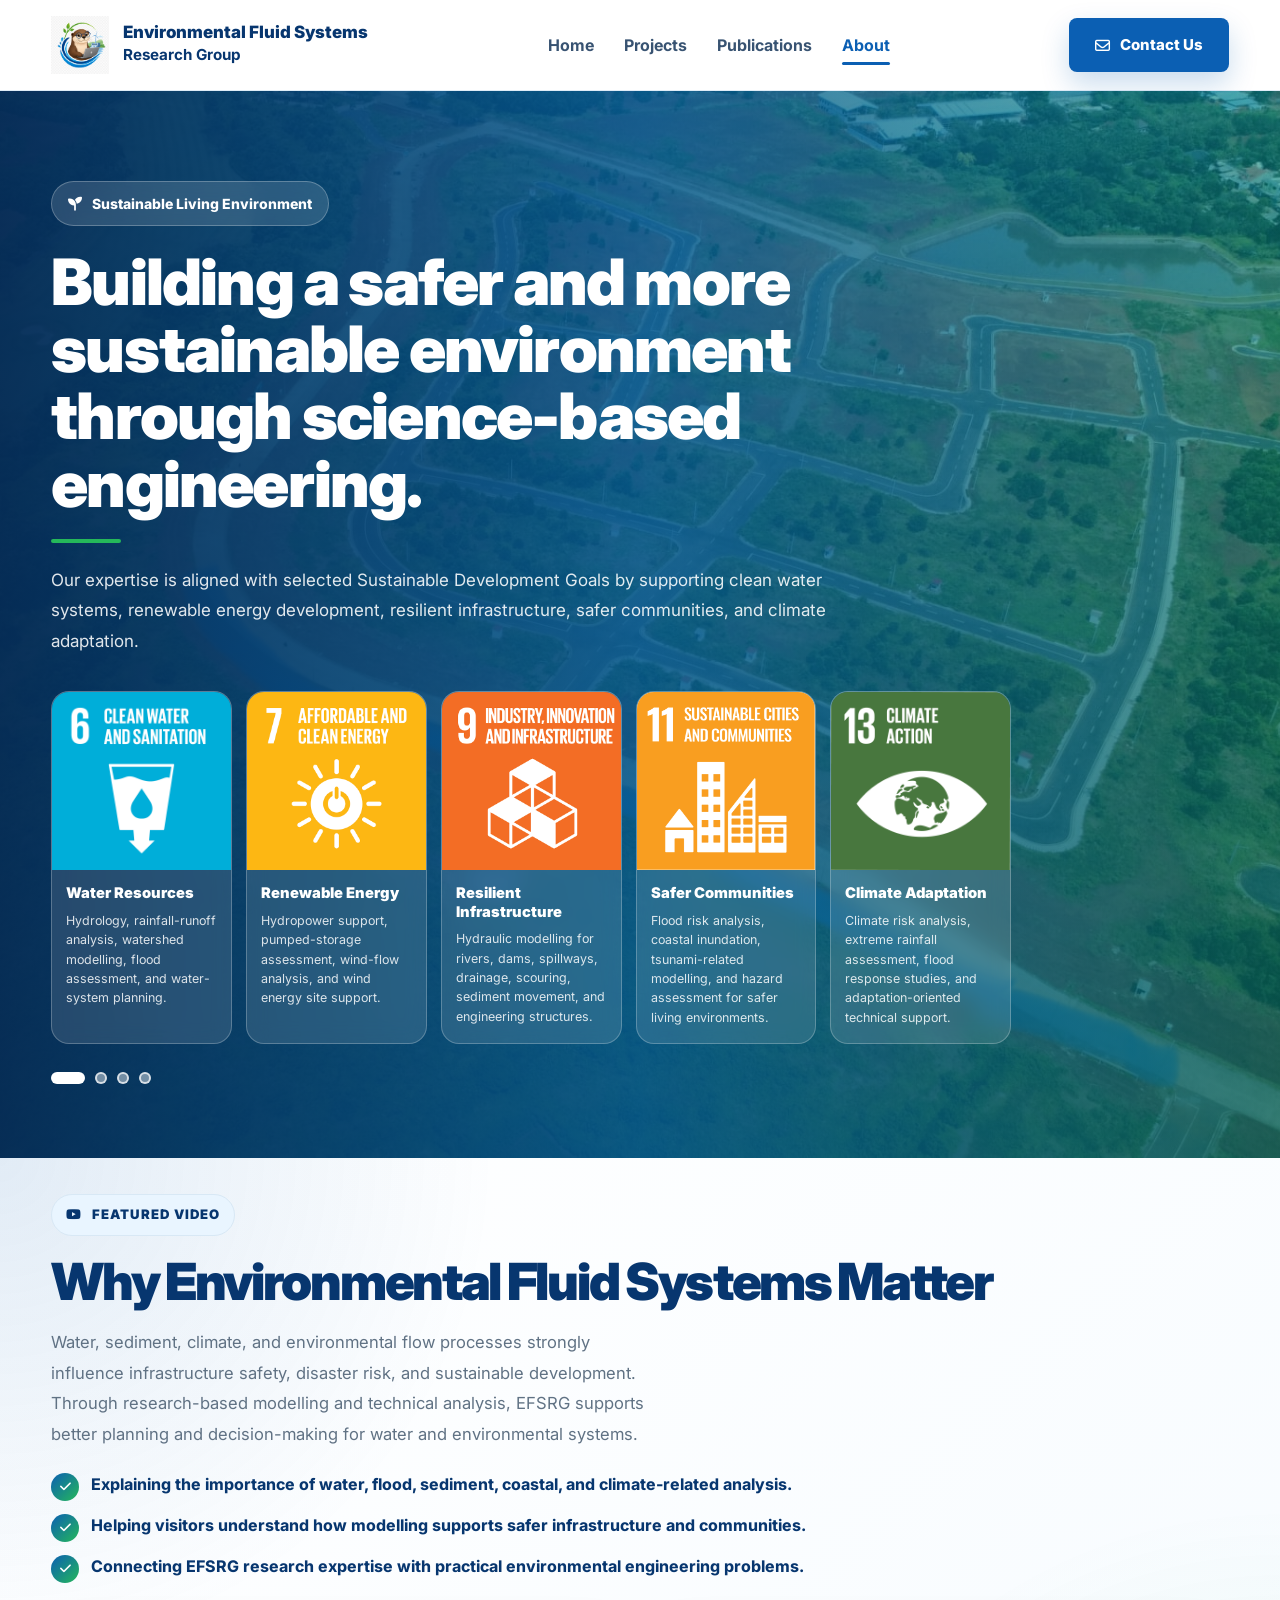
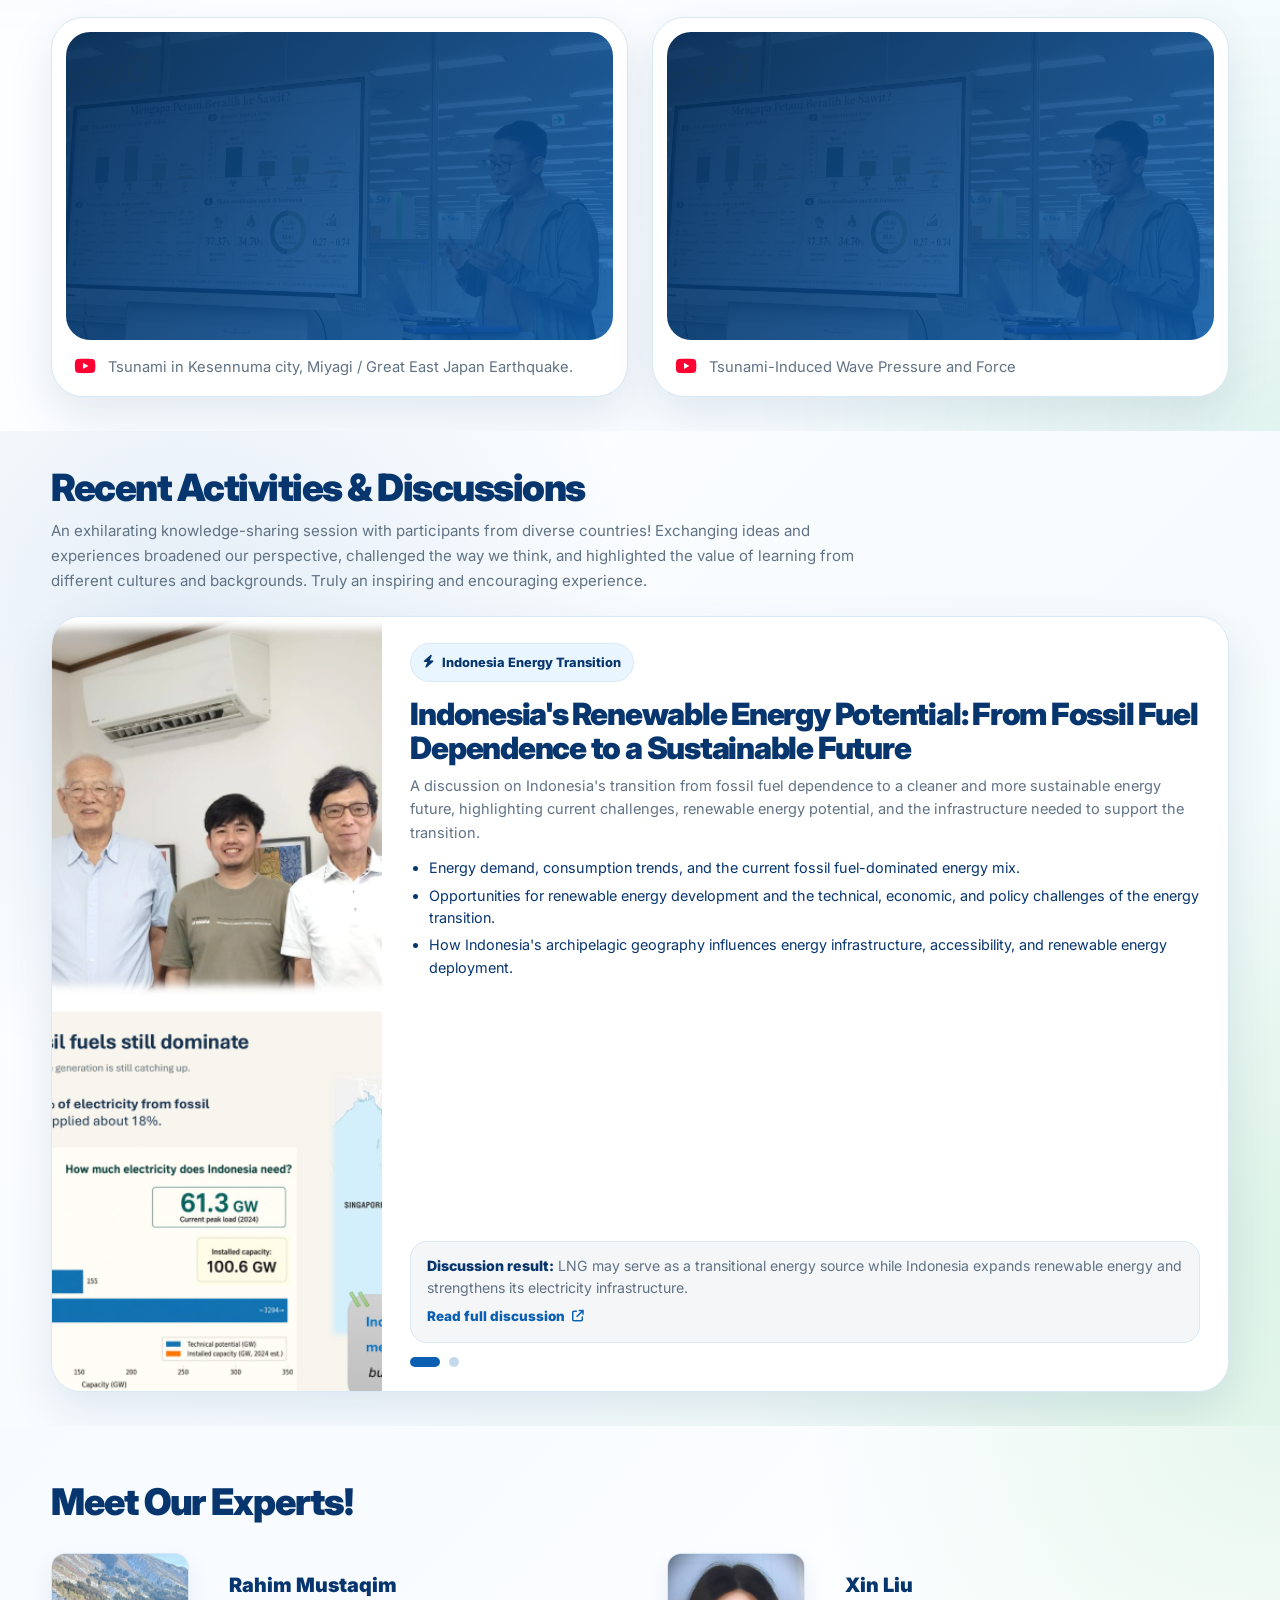
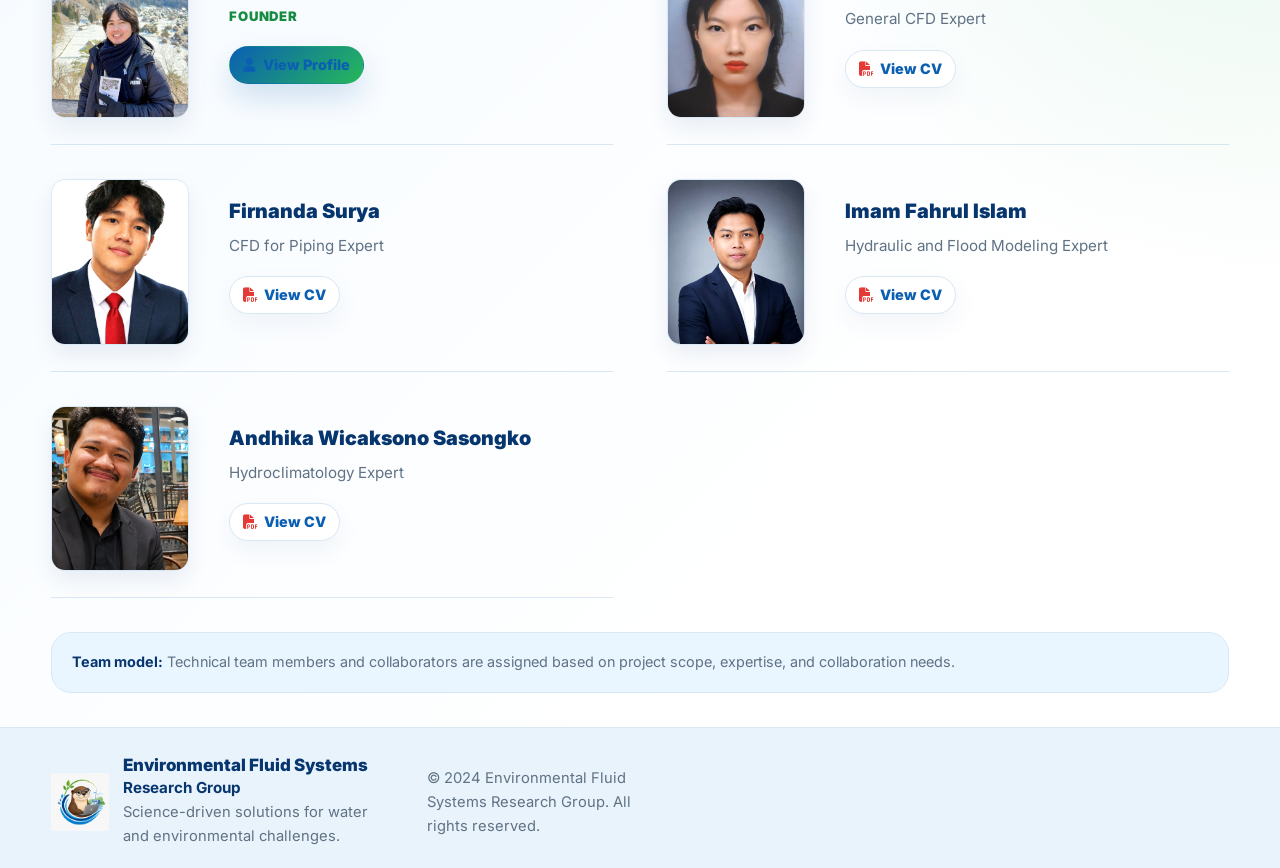
==== commit 121f410b: "Update about.html" ====
--- a/about.html
+++ b/about.html
@@ -898,7 +898,7 @@
       <div class="activity-slider-photo">
         <img
           id="activityImage"
-          src="assets/Discussion1.jpeg"
+          src="assets/Discussion1.png"
           alt="Indonesia Energy Transition"
         >
       </div>
@@ -1186,7 +1186,7 @@
 
   const activityItems = [
     {
-      image: "assets/Discussion1.jpeg",
+      image: "assets/Discussion1.png",
       alt: "Indonesia Energy Transition",
       topicIcon: "fa-solid fa-bolt",
       topic: "Indonesia Energy Transition",
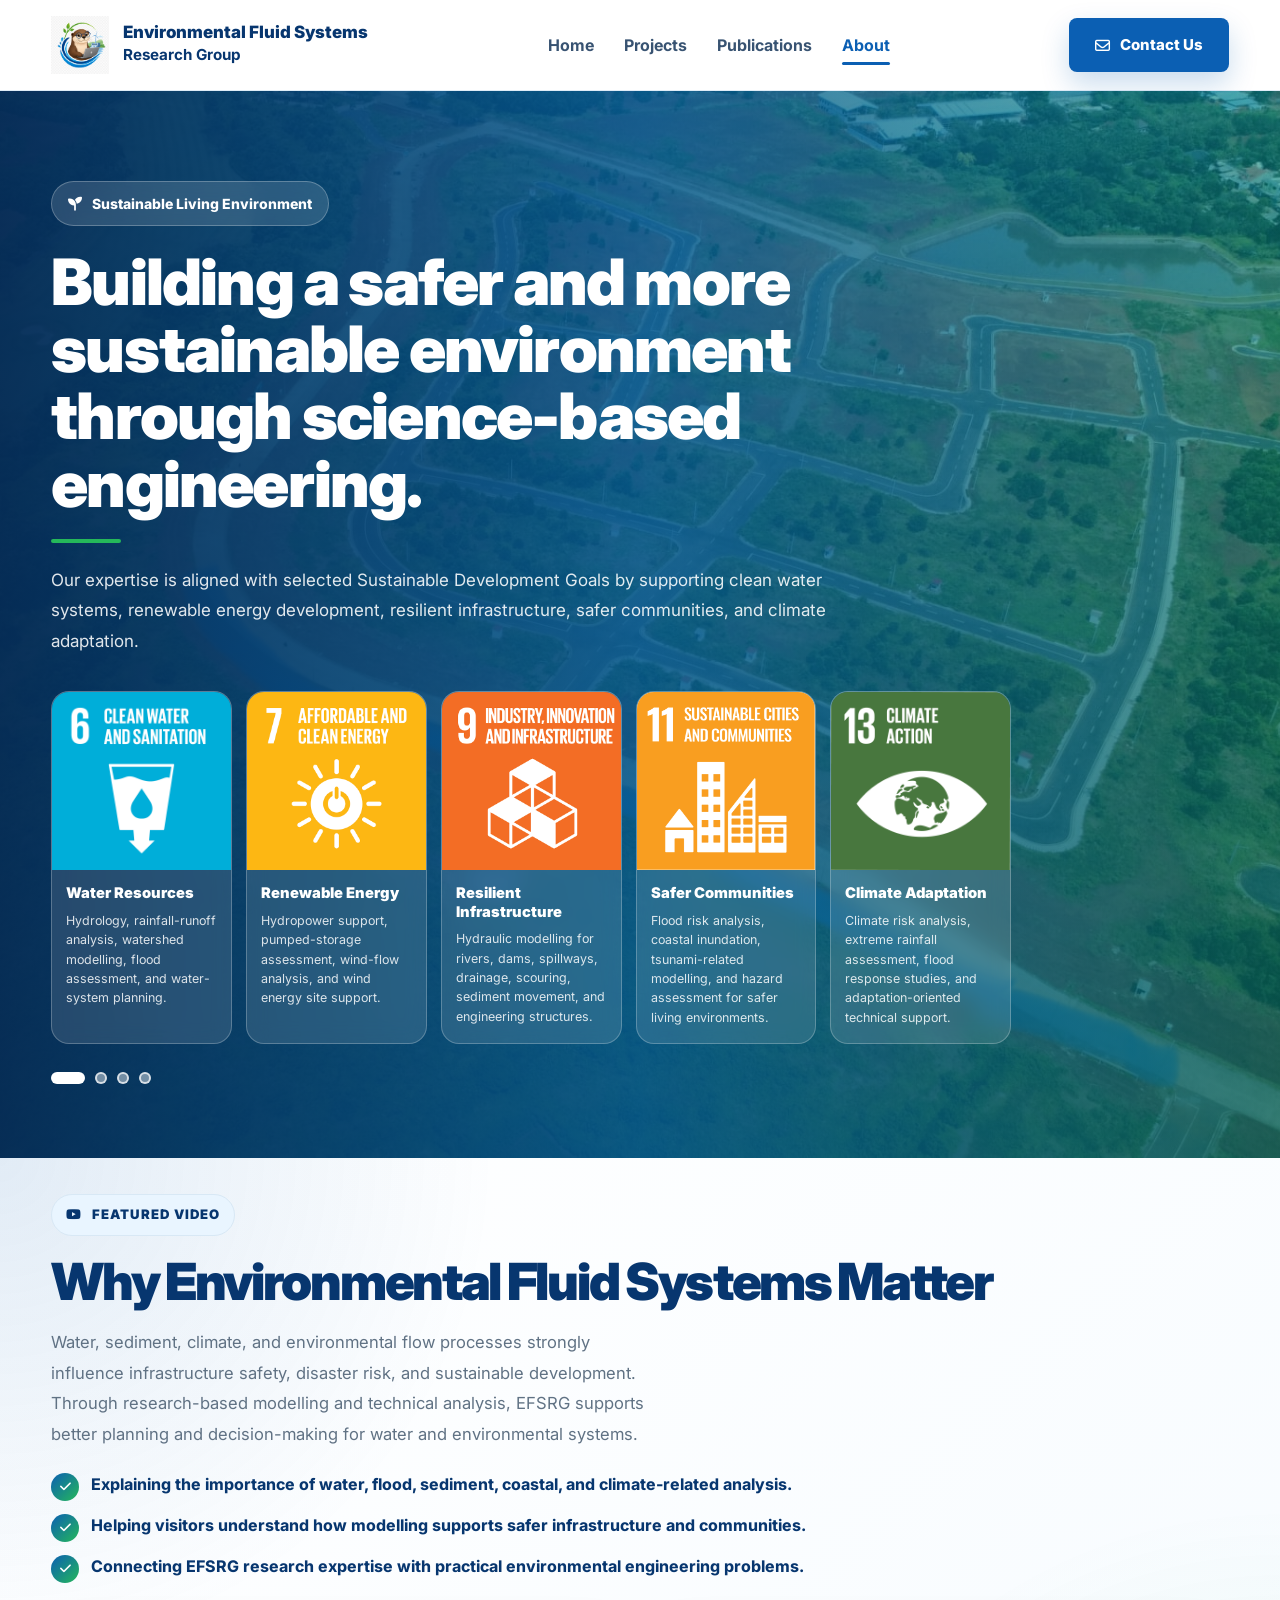
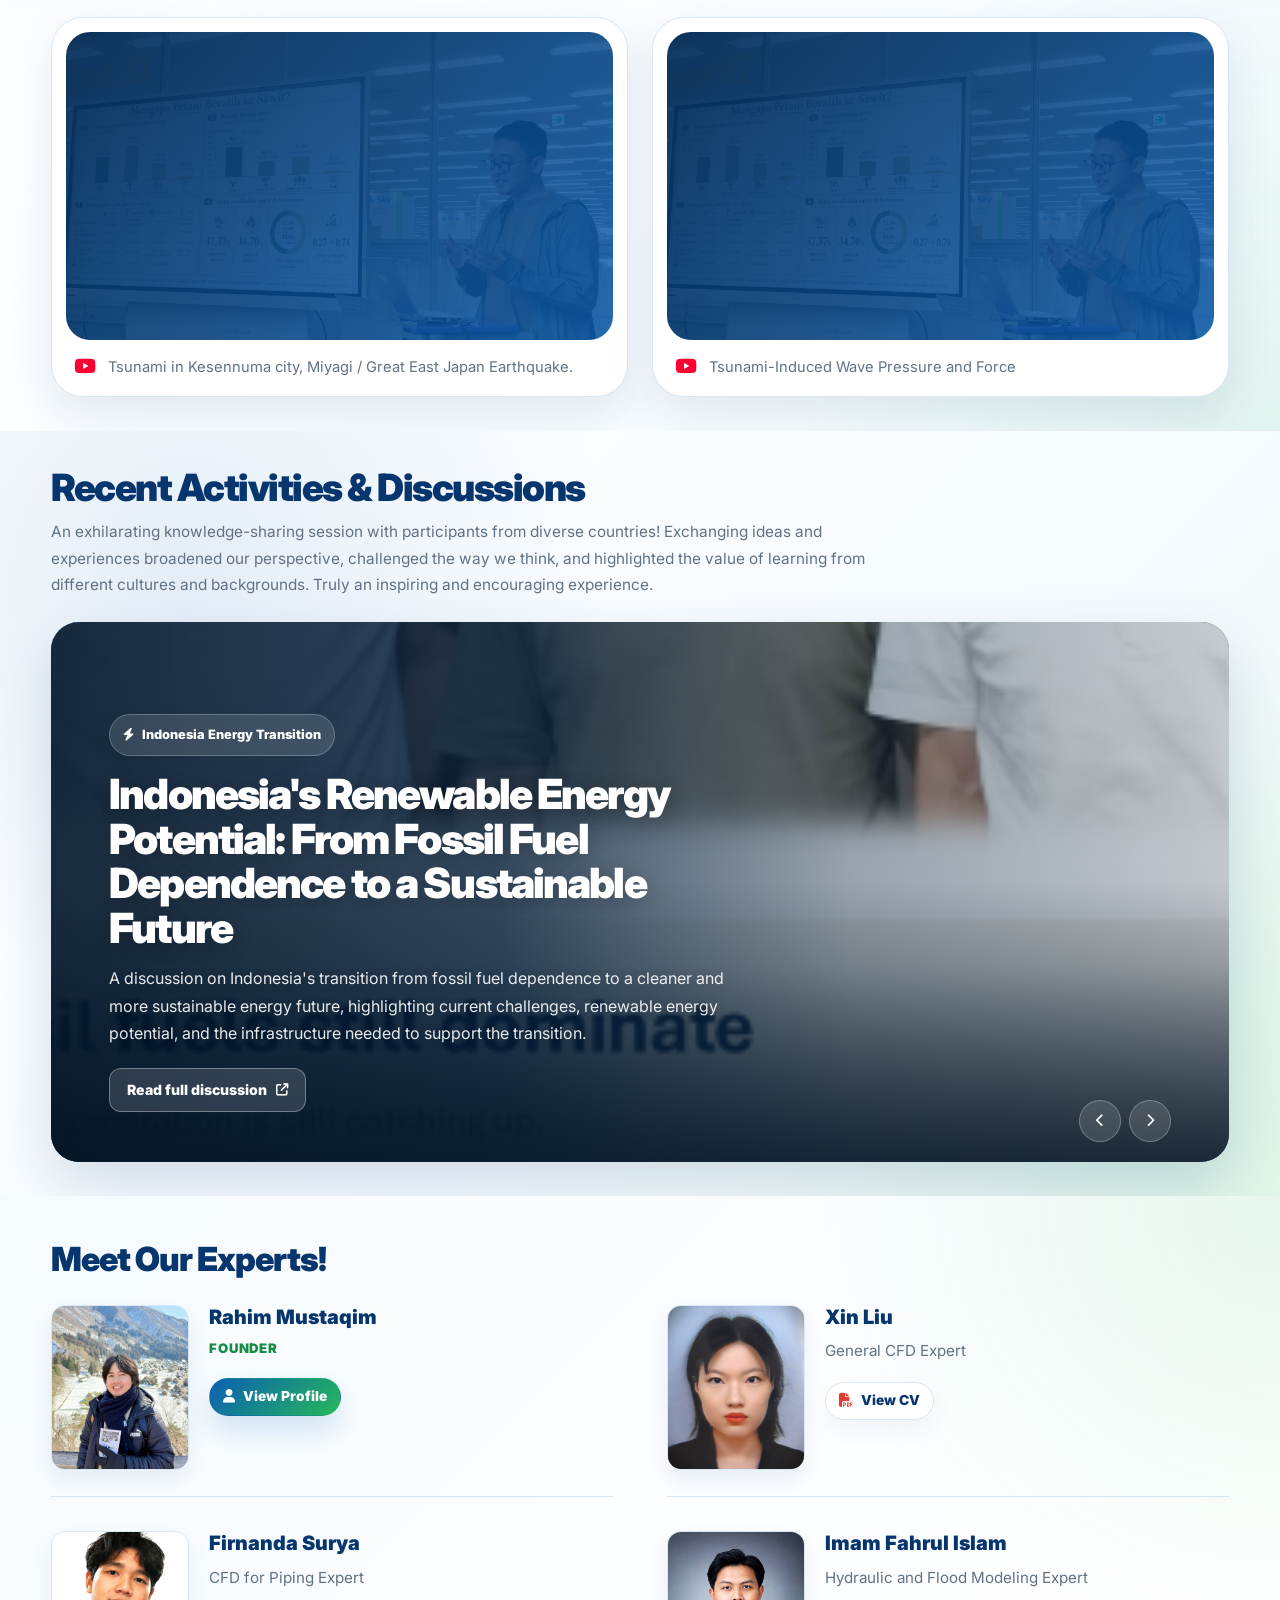
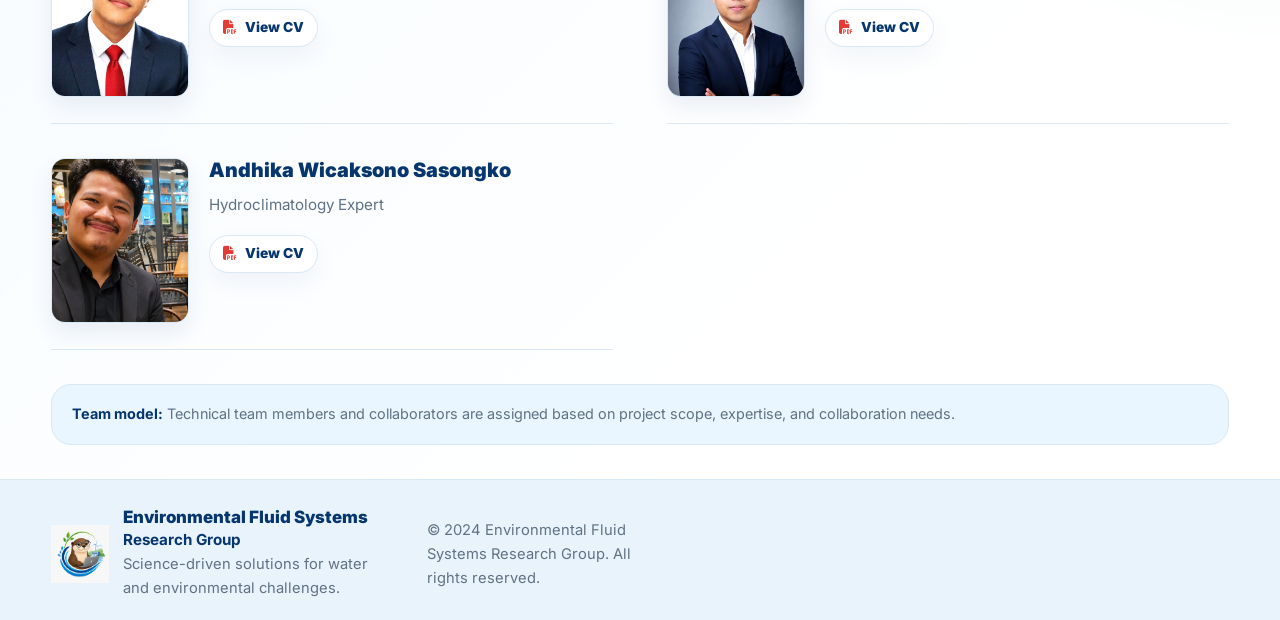
==== commit a050f1da: "Update about.html" ====
--- a/about.html
+++ b/about.html
@@ -527,26 +527,6 @@
         padding: 74px 0 56px;
       }
 
-      .activity-highlight {
-        grid-template-columns: 1fr;
-      }
-
-      .activity-photo {
-        max-height: 360px;
-      }
-
-      .activity-list {
-        grid-template-columns: 1fr;
-      }
-
-      .activity-slider {
-        grid-template-columns: 1fr;
-      }
-
-      .activity-slider-photo {
-        max-height: 360px;
-      }
-
       .expert-team-list {
         grid-template-columns: 1fr;
       }
@@ -557,9 +537,6 @@
         grid-template-columns: repeat(2, 1fr);
       }
 
-      .activity-card {
-        grid-template-columns: 1fr;
-      }
     }
 
     @media (max-width: 640px) {
@@ -619,14 +596,6 @@
       .founder-profile {
         padding: 22px;
         border-radius: 24px;
-      }
-
-      .activity-details {
-        padding: 22px;
-      }
-
-      .activity-card {
-        padding: 16px;
       }
 
       .expert-member-card {
@@ -885,7 +854,6 @@
   <div class="container">
     <div class="activity-header">
       <h2>Recent Activities &amp; Discussions</h2>
-
       <p>
         An exhilarating knowledge-sharing session with participants from diverse countries!
         Exchanging ideas and experiences broadened our perspective, challenged the way we think,
@@ -895,7 +863,7 @@
     </div>
 
     <article class="activity-slider" id="activitySlider">
-      <div class="activity-slider-photo">
+      <div class="activity-slider-bg">
         <img
           id="activityImage"
           src="assets/Discussion1.png"
@@ -921,41 +889,50 @@
           potential, and the infrastructure needed to support the transition.
         </p>
 
-        <ul class="activity-points" id="activityPoints">
-          <li>Energy demand, consumption trends, and the current fossil fuel-dominated energy mix.</li>
-          <li>Opportunities for renewable energy development and the technical, economic, and policy challenges of the energy transition.</li>
-          <li>How Indonesia's archipelagic geography influences energy infrastructure, accessibility, and renewable energy deployment.</li>
-        </ul>
-
-        <div class="activity-outcome-preview">
-          <div class="activity-outcome-short" id="activityOutcomeShort">
-            <strong>Discussion result:</strong>
-            LNG may serve as a transitional energy source while Indonesia expands renewable
-            energy and strengthens its electricity infrastructure.
-          </div>
-
-          <button
-            class="activity-read-more"
-            type="button"
-            onclick="openActivityModal()"
-          >
-            Read full discussion
-            <i class="fa-solid fa-arrow-up-right-from-square"></i>
-          </button>
-        </div>
-
+        <button
+          class="activity-read-more"
+          id="activityReadMore"
+          type="button"
+          onclick="openActivityModal()"
+        >
+          Read full discussion
+          <i class="fa-solid fa-arrow-up-right-from-square"></i>
+        </button>
+      </div>
+
+      <div class="activity-controls">
         <div
           class="activity-dots"
           id="activityDots"
           aria-label="Activity slider navigation"
         ></div>
+
+        <div class="activity-arrows">
+          <button
+            class="activity-arrow"
+            type="button"
+            onclick="previousActivity()"
+            aria-label="Previous activity"
+          >
+            <i class="fa-solid fa-chevron-left"></i>
+          </button>
+
+          <button
+            class="activity-arrow"
+            type="button"
+            onclick="nextActivity()"
+            aria-label="Next activity"
+          >
+            <i class="fa-solid fa-chevron-right"></i>
+          </button>
+        </div>
       </div>
     </article>
   </div>
 </section>
 
 
-<!-- Full discussion popup -->
+<!-- Full activity / discussion popup -->
 <div
   class="activity-modal"
   id="activityModal"
@@ -976,7 +953,7 @@
       class="activity-modal-close"
       type="button"
       onclick="closeActivityModal()"
-      aria-label="Close discussion"
+      aria-label="Close activity details"
     >
       <i class="fa-solid fa-xmark"></i>
     </button>
@@ -989,6 +966,16 @@
     <h3 id="activityModalTitle">
       Indonesia's Renewable Energy Potential: From Fossil Fuel Dependence to a Sustainable Future
     </h3>
+
+    <div
+      class="activity-modal-summary"
+      id="activityModalSummary"
+    ></div>
+
+    <ul
+      class="activity-modal-points"
+      id="activityModalPoints"
+    ></ul>
 
     <div
       class="activity-modal-content"
@@ -1139,308 +1126,7 @@
 
 <script src="script.js"></script>
 
-<script>
-  let aboutSlideIndex = 0;
-  const aboutSlides = document.querySelectorAll(".about-slide");
-  const aboutDots = document.querySelectorAll(".about-dot");
-  let aboutAutoSlide;
-
-  function showAboutSlide(index) {
-    if (!aboutSlides.length) return;
-
-    if (index >= aboutSlides.length) {
-      aboutSlideIndex = 0;
-    } else if (index < 0) {
-      aboutSlideIndex = aboutSlides.length - 1;
-    } else {
-      aboutSlideIndex = index;
-    }
-
-    aboutSlides.forEach((slide, i) => {
-      slide.classList.toggle("active", i === aboutSlideIndex);
-    });
-
-    aboutDots.forEach((dot, i) => {
-      dot.classList.toggle("active", i === aboutSlideIndex);
-    });
-  }
-
-  function goToAboutSlide(index) {
-    showAboutSlide(index);
-    resetAboutAutoSlide();
-  }
-
-  function startAboutAutoSlide() {
-    aboutAutoSlide = setInterval(() => {
-      showAboutSlide(aboutSlideIndex + 1);
-    }, 4200);
-  }
-
-  function resetAboutAutoSlide() {
-    clearInterval(aboutAutoSlide);
-    startAboutAutoSlide();
-  }
-
-  showAboutSlide(0);
-  startAboutAutoSlide();
-
-  const activityItems = [
-    {
-      image: "assets/Discussion1.png",
-      alt: "Indonesia Energy Transition",
-      topicIcon: "fa-solid fa-bolt",
-      topic: "Indonesia Energy Transition",
-      title: "Indonesia's Renewable Energy Potential: From Fossil Fuel Dependence to a Sustainable Future",
-
-      summary:
-        "A discussion on Indonesia's transition from fossil fuel dependence to a cleaner and more sustainable energy future, highlighting current challenges, renewable energy potential, and the infrastructure needed to support the transition.",
-
-      points: [
-        "Energy demand, consumption trends, and the current fossil fuel-dominated energy mix.",
-        "Opportunities for renewable energy development and the technical, economic, and policy challenges of the energy transition.",
-        "How Indonesia's archipelagic geography influences energy infrastructure, accessibility, and renewable energy deployment."
-      ],
-
-      outcomeShort:
-        "<strong>Discussion result:</strong> LNG may serve as a transitional energy source while Indonesia expands renewable energy and strengthens its electricity infrastructure.",
-
-      outcome: `
-        <p>
-          <strong>Discussion result:</strong>
-          One interesting point raised during the discussion was Japan's energy transition
-          experience. In the 1990s, Japan imported liquefied natural gas (LNG) from Indonesia
-          as a cleaner alternative to coal.
-        </p>
-
-        <p>
-          This highlights that, for Indonesia, LNG could serve as a practical transitional
-          energy source while renewable energy capacity continues to expand. Compared with
-          coal, LNG produces lower CO₂ emissions and significantly reduces SOₓ and NOₓ
-          emissions, helping maintain reliable and affordable electricity during the transition.
-        </p>
-
-        <p>
-          Japan's long-term strategy also demonstrates that LNG can play an important bridging
-          role before renewable energy becomes the dominant source.
-        </p>
-
-        <p>
-          For Indonesia, this approach is particularly relevant because 82% of electricity
-          generation still comes from fossil fuels, despite the country's enormous renewable
-          energy potential.
-        </p>
-
-        <p>
-          The discussion emphasized that the main challenge is not the availability of renewable
-          resources, but Indonesia's unique archipelagic geography. Renewable energy resources
-          are often located far from major demand centers, making power transmission and grid
-          integration technically challenging and costly.
-        </p>
-
-        <p>
-          Therefore, accelerating Indonesia's energy transition will require not only greater
-          investment in renewable energy but also stronger transmission networks, energy storage
-          systems, and integrated grid infrastructure to ensure reliable and affordable
-          electricity across the archipelago.
-        </p>
-      `
-    },
-
-    {
-      image: "assets/training-ecoedu.jpeg",
-      alt: "Training Support with EcoEdu.id",
-      topicIcon: "fa-solid fa-person-chalkboard",
-      topic: "Training Support with EcoEdu.id",
-      title: "GIS and Hydraulic Modeling Training: QGIS, HEC-HMS, HEC-RAS 1D & 2D",
-
-      summary:
-        "Training support conducted together with EcoEdu.id to strengthen practical skills in watershed analysis, rainfall-runoff modeling, flood simulation, and integrated one-dimensional and two-dimensional hydraulic modeling.",
-
-      points: [
-        "QGIS training for spatial data preparation, watershed delineation, stream network analysis, terrain processing, and map visualization.",
-        "HEC-HMS training for rainfall-runoff modeling, basin model setup, hydrologic parameter preparation, and discharge simulation.",
-        "HEC-RAS 1D training for river geometry setup, cross-section preparation, boundary conditions, steady and unsteady flow simulation, and flood profile analysis.",
-        "HEC-RAS 2D training for terrain-based computational mesh setup, 2D flow areas, boundary conditions, flood-depth mapping, velocity analysis, and inundation assessment.",
-        "Integration of HEC-RAS 1D and 2D models to represent river-channel flow and floodplain inundation within a connected hydraulic system."
-      ],
-
-      outcomeShort:
-        "<strong>Training result:</strong> Participants developed a practical workflow connecting GIS preparation, hydrologic modeling, and integrated 1D–2D hydraulic simulation.",
-
-      outcome: `
-        <p>
-          <strong>Training result:</strong>
-          The training introduced an integrated workflow beginning with spatial-data processing
-          in QGIS, followed by watershed and hydrologic analysis in HEC-HMS, and hydraulic
-          simulation using HEC-RAS.
-        </p>
-
-        <p>
-          In the QGIS session, participants practiced preparing elevation and spatial datasets,
-          delineating watersheds, extracting stream networks, organizing model inputs, and
-          producing clear maps for hydrologic and hydraulic analysis.
-        </p>
-
-        <p>
-          The HEC-HMS session focused on rainfall-runoff modeling, basin configuration,
-          hydrologic parameterization, and the preparation of discharge hydrographs that can
-          be used as hydraulic-model boundary conditions.
-        </p>
-
-        <p>
-          The HEC-RAS sessions covered both 1D and 2D approaches. The 1D component focused on
-          river cross-sections, flow boundaries, water-surface profiles, and river hydraulics,
-          while the 2D component introduced computational meshes, terrain-based flood modeling,
-          inundation depth, and velocity interpretation.
-        </p>
-
-        <p>
-          The final part of the training demonstrated the integration of 1D and 2D domains,
-          allowing the river channel and surrounding floodplain to be represented within one
-          connected modeling framework. This workflow supports more comprehensive flood analysis
-          and practical engineering assessment.
-        </p>
-      `
-    }
-  ];
-
-  let activityIndex = 0;
-  let activityAutoSlide;
-
-  function renderActivity(index) {
-    const slider = document.getElementById("activitySlider");
-    const image = document.getElementById("activityImage");
-    const topic = document.getElementById("activityTopic");
-    const title = document.getElementById("activityTitle");
-    const summary = document.getElementById("activitySummary");
-    const points = document.getElementById("activityPoints");
-    const outcomeShort = document.getElementById("activityOutcomeShort");
-    const dots = document.querySelectorAll(".activity-dot");
-
-    if (!slider || !activityItems.length) return;
-
-    const item = activityItems[index];
-
-    slider.classList.add("is-fading");
-
-    setTimeout(() => {
-      if (image) {
-        image.src = item.image;
-        image.alt = item.alt;
-      }
-
-      if (topic) {
-        topic.innerHTML = `<i class="${item.topicIcon}"></i> ${item.topic}`;
-      }
-
-      if (title) {
-        title.textContent = item.title;
-      }
-
-      if (summary) {
-        summary.textContent = item.summary;
-      }
-
-      if (points) {
-        points.innerHTML = item.points
-          .map(point => `<li>${point}</li>`)
-          .join("");
-      }
-
-      if (outcomeShort) {
-        outcomeShort.innerHTML = item.outcomeShort;
-      }
-
-      dots.forEach((dot, dotIndex) => {
-        dot.classList.toggle("active", dotIndex === index);
-      });
-
-      slider.classList.remove("is-fading");
-    }, 250);
-  }
-
-  function goToActivity(index) {
-    activityIndex = index;
-    renderActivity(activityIndex);
-    resetActivityAutoSlide();
-  }
-
-  function startActivityAutoSlide() {
-    clearInterval(activityAutoSlide);
-
-    activityAutoSlide = setInterval(() => {
-      activityIndex = (activityIndex + 1) % activityItems.length;
-      renderActivity(activityIndex);
-    }, 6000);
-  }
-
-  function resetActivityAutoSlide() {
-    clearInterval(activityAutoSlide);
-    startActivityAutoSlide();
-  }
-
-  function setupActivitySlider() {
-    const dotsWrap = document.getElementById("activityDots");
-
-    if (!dotsWrap || !activityItems.length) return;
-
-    dotsWrap.innerHTML = activityItems
-      .map(
-        (_, index) =>
-          `<button class="activity-dot${index === 0 ? " active" : ""}" type="button" onclick="goToActivity(${index})" aria-label="Show activity ${index + 1}"></button>`
-      )
-      .join("");
-
-    renderActivity(0);
-    startActivityAutoSlide();
-  }
-
-  function openActivityModal() {
-    const item = activityItems[activityIndex];
-
-    const modal = document.getElementById("activityModal");
-    const modalTopic = document.getElementById("activityModalTopic");
-    const modalTitle = document.getElementById("activityModalTitle");
-    const modalContent = document.getElementById("activityModalContent");
-
-    if (!modal || !item) return;
-
-    if (modalTopic) {
-      modalTopic.innerHTML = `<i class="${item.topicIcon}"></i> ${item.topic}`;
-    }
-
-    if (modalTitle) {
-      modalTitle.textContent = item.title;
-    }
-
-    if (modalContent) {
-      modalContent.innerHTML = item.outcome;
-    }
-
-    modal.classList.add("active");
-    modal.setAttribute("aria-hidden", "false");
-    document.body.classList.add("modal-open");
-  }
-
-  function closeActivityModal() {
-    const modal = document.getElementById("activityModal");
-
-    if (!modal) return;
-
-    modal.classList.remove("active");
-    modal.setAttribute("aria-hidden", "true");
-    document.body.classList.remove("modal-open");
-  }
-
-  document.addEventListener("keydown", function(event) {
-    if (event.key === "Escape") {
-      closeActivityModal();
-    }
-  });
-
-  setupActivitySlider();
-
-</script>
+
 
 </body>
 </html>
--- a/style.css
+++ b/style.css
@@ -1776,6 +1776,7 @@
 
 /* =========================
 RECENT ACTIVITIES & DISCUSSIONS
+Full-photo slider + overlay
 ========================= */
 
 .activity-section {
@@ -1788,8 +1789,8 @@
 }
 
 .activity-header {
-  max-width: 820px;
-  margin-bottom: 22px;
+  max-width: 860px;
+  margin-bottom: 24px;
 }
 
 .activity-header h2 {
@@ -1803,179 +1804,247 @@
 
 .activity-header p {
   color: var(--muted);
-  font-size: .94rem;
-  line-height: 1.65;
+  font-size: .96rem;
+  line-height: 1.7;
   margin: 0;
 }
 
+/* One large visual instead of a white card/container */
 .activity-slider {
   position: relative;
-  display: grid;
-  grid-template-columns: 330px minmax(0, 1fr);
-  min-height: 330px;
-  background: #fff;
-  border: 1px solid var(--line);
-  border-radius: 30px;
+  width: 100%;
+  min-height: 540px;
+  border-radius: 28px;
   overflow: hidden;
-  box-shadow: var(--shadow);
-}
-
-.activity-slider.is-fading .activity-slider-photo img,
+  background: #0a2748;
+  box-shadow: 0 24px 60px rgba(7, 54, 111, .16);
+  isolation: isolate;
+}
+
+.activity-slider-bg {
+  position: absolute;
+  inset: 0;
+  z-index: 0;
+}
+
+.activity-slider-bg img {
+  width: 100%;
+  height: 100%;
+  object-fit: cover;
+  object-position: center;
+  transform: scale(1.002);
+  transition: opacity .42s ease, transform .7s ease;
+}
+
+.activity-slider::before {
+  content: "";
+  position: absolute;
+  inset: 0;
+  z-index: 1;
+  pointer-events: none;
+  background:
+    linear-gradient(
+      90deg,
+      rgba(3, 22, 43, .90) 0%,
+      rgba(4, 31, 58, .78) 38%,
+      rgba(4, 31, 58, .34) 68%,
+      rgba(4, 31, 58, .16) 100%
+    ),
+    linear-gradient(
+      180deg,
+      rgba(4, 24, 44, .08) 0%,
+      rgba(4, 24, 44, .10) 48%,
+      rgba(3, 18, 34, .75) 100%
+    );
+}
+
+.activity-slider::after {
+  content: "";
+  position: absolute;
+  inset: auto 0 0;
+  z-index: 1;
+  height: 36%;
+  pointer-events: none;
+  background: linear-gradient(180deg, transparent, rgba(2, 17, 32, .52));
+}
+
+.activity-slider-content {
+  position: relative;
+  z-index: 3;
+  min-height: 540px;
+  width: min(760px, 72%);
+  display: flex;
+  flex-direction: column;
+  justify-content: flex-end;
+  padding: 54px 58px 50px;
+  color: #fff;
+  transition: opacity .32s ease, transform .32s ease;
+}
+
+.activity-slider.is-fading .activity-slider-bg img {
+  opacity: .35;
+  transform: scale(1.025);
+}
+
 .activity-slider.is-fading .activity-slider-content {
   opacity: 0;
-  transform: translateY(8px);
-}
-
-.activity-slider-photo {
-  position: relative;
-  min-height: 100%;
-  background: var(--primary-soft);
-  overflow: hidden;
-}
-
-.activity-slider-photo img {
-  width: 100%;
-  height: 100%;
-  min-height: 330px;
-  display: block;
-  object-fit: cover;
-  transition: opacity .35s ease, transform .35s ease;
-}
-
-.activity-slider-content {
-  display: flex;
-  flex-direction: column;
-  min-width: 0;
-  padding: 26px 28px 24px;
-  transition: opacity .35s ease, transform .35s ease;
+  transform: translateY(10px);
 }
 
 .activity-meta {
   display: flex;
   flex-wrap: wrap;
   gap: 10px;
-  margin-bottom: 15px;
+  margin-bottom: 16px;
 }
 
 .activity-meta span {
   display: inline-flex;
   align-items: center;
   gap: 8px;
-  padding: 8px 12px;
+  padding: 9px 13px;
   border-radius: 999px;
-  background: var(--primary-soft);
-  border: 1px solid var(--line);
-  color: var(--primary-dark);
+  color: #fff;
+  background: rgba(255, 255, 255, .13);
+  border: 1px solid rgba(255, 255, 255, .24);
+  backdrop-filter: blur(12px);
+  -webkit-backdrop-filter: blur(12px);
   font-size: .80rem;
-  font-weight: 800;
+  font-weight: 850;
+  box-shadow: 0 8px 24px rgba(0, 0, 0, .08);
 }
 
 .activity-slider-content h3 {
-  color: var(--primary-dark);
-  font-size: clamp(1.35rem, 2.4vw, 1.95rem);
-  line-height: 1.10;
-  letter-spacing: -0.04em;
+  max-width: 760px;
+  color: #fff;
+  font-size: clamp(1.75rem, 3.25vw, 3rem);
+  line-height: 1.08;
+  letter-spacing: -0.045em;
   font-weight: 900;
-  margin-bottom: 10px;
+  margin-bottom: 14px;
+  text-shadow: 0 4px 20px rgba(0, 0, 0, .24);
 }
 
 .activity-summary {
-  color: var(--muted);
-  font-size: .91rem;
-  line-height: 1.62;
-  margin-bottom: 12px;
-}
-
-.activity-points {
-  margin: 0 0 14px;
-  padding-left: 19px;
-  color: var(--primary-dark);
-  font-size: .90rem;
-  line-height: 1.55;
-}
-
-.activity-points li + li {
-  margin-top: 5px;
-}
-
-/* Short discussion result shown in the card */
-
+  max-width: 690px;
+  color: rgba(255, 255, 255, .90);
+  font-size: 1rem;
+  line-height: 1.72;
+  margin: 0 0 20px;
+  text-shadow: 0 2px 14px rgba(0, 0, 0, .22);
+}
+
+/* Hidden from the main slide; still used inside the full modal */
+.activity-points,
 .activity-outcome-preview {
-  margin-top: auto;
-  padding: 13px 16px;
-  border-radius: 17px;
-  background: rgba(5, 45, 88, .045);
-  border: 1px solid var(--line);
-}
-
-.activity-outcome-short {
-  color: var(--muted);
-  font-size: .88rem;
-  line-height: 1.55;
-}
-
-.activity-outcome-short strong {
-  color: var(--primary-dark);
-  font-weight: 850;
+  display: none;
 }
 
 .activity-read-more {
   appearance: none;
+  width: fit-content;
   display: inline-flex;
   align-items: center;
-  gap: 7px;
-  margin-top: 10px;
-  padding: 0;
-  border: 0;
-  background: transparent;
-  color: var(--primary);
+  justify-content: center;
+  gap: 9px;
+  min-height: 44px;
+  padding: 0 17px;
+  border: 1px solid rgba(255, 255, 255, .34);
+  border-radius: 12px;
+  background: rgba(255, 255, 255, .14);
+  color: #fff;
+  backdrop-filter: blur(12px);
+  -webkit-backdrop-filter: blur(12px);
   font-family: inherit;
-  font-size: .84rem;
+  font-size: .88rem;
   font-weight: 850;
   cursor: pointer;
-  transition: color .20s ease, gap .20s ease;
+  transition: background .22s ease, transform .22s ease, border-color .22s ease;
+}
+
+.activity-read-more:hover {
+  background: #fff;
+  color: var(--primary-dark);
+  border-color: #fff;
+  transform: translateY(-2px);
 }
 
 .activity-read-more i {
-  font-size: .73rem;
-}
-
-.activity-read-more:hover {
-  color: var(--primary-dark);
-  gap: 10px;
-}
-
-/* Slider dots */
+  font-size: .78rem;
+}
+
+/* Bottom controls */
+.activity-controls {
+  position: absolute;
+  z-index: 5;
+  left: 58px;
+  right: 58px;
+  bottom: 20px;
+  display: flex;
+  align-items: center;
+  justify-content: space-between;
+  gap: 18px;
+  pointer-events: none;
+}
 
 .activity-dots {
   display: flex;
   align-items: center;
   gap: 9px;
-  margin-top: 14px;
+  pointer-events: auto;
 }
 
 .activity-dot {
-  width: 10px;
-  height: 10px;
+  width: 9px;
+  height: 9px;
   padding: 0;
   border: 0;
   border-radius: 999px;
-  background: rgba(11, 95, 179, .24);
+  background: rgba(255, 255, 255, .42);
   cursor: pointer;
   transition: width .25s ease, background .25s ease, transform .25s ease;
 }
 
 .activity-dot:hover {
   transform: scale(1.15);
+  background: rgba(255, 255, 255, .72);
 }
 
 .activity-dot.active {
   width: 30px;
-  background: var(--primary);
+  background: #fff;
+}
+
+.activity-arrows {
+  display: flex;
+  gap: 8px;
+  pointer-events: auto;
+}
+
+.activity-arrow {
+  width: 42px;
+  height: 42px;
+  padding: 0;
+  display: grid;
+  place-items: center;
+  border: 1px solid rgba(255, 255, 255, .28);
+  border-radius: 50%;
+  background: rgba(255, 255, 255, .13);
+  color: #fff;
+  backdrop-filter: blur(10px);
+  -webkit-backdrop-filter: blur(10px);
+  cursor: pointer;
+  transition: background .22s ease, transform .22s ease;
+}
+
+.activity-arrow:hover {
+  background: #fff;
+  color: var(--primary-dark);
+  transform: translateY(-2px);
 }
 
 /* =========================
-ACTIVITY DISCUSSION MODAL
+ACTIVITY / DISCUSSION MODAL
 ========================= */
 
 .activity-modal {
@@ -2001,22 +2070,22 @@
 .activity-modal-backdrop {
   position: absolute;
   inset: 0;
-  background: rgba(3, 18, 34, .62);
-  backdrop-filter: blur(6px);
-  -webkit-backdrop-filter: blur(6px);
+  background: rgba(3, 18, 34, .68);
+  backdrop-filter: blur(7px);
+  -webkit-backdrop-filter: blur(7px);
 }
 
 .activity-modal-box {
   position: relative;
   z-index: 2;
-  width: min(780px, 100%);
-  max-height: 84vh;
+  width: min(820px, 100%);
+  max-height: 86vh;
   overflow-y: auto;
-  padding: 36px 38px;
+  padding: 38px 40px;
   background: #fff;
   border: 1px solid rgba(11, 95, 179, .15);
-  border-radius: 28px;
-  box-shadow: 0 30px 80px rgba(3, 25, 51, .30);
+  border-radius: 26px;
+  box-shadow: 0 30px 80px rgba(3, 25, 51, .32);
   transform: translateY(16px) scale(.985);
   transition: transform .25s ease;
 }
@@ -2077,20 +2146,41 @@
 }
 
 .activity-modal-box h3 {
-  max-width: 680px;
-  padding-right: 35px;
+  max-width: 700px;
+  padding-right: 38px;
   color: var(--primary-dark);
   font-size: clamp(1.55rem, 3vw, 2.15rem);
   line-height: 1.14;
   letter-spacing: -0.04em;
   font-weight: 900;
+  margin-bottom: 22px;
+}
+
+.activity-modal-summary {
   margin-bottom: 20px;
+  padding: 16px 18px;
+  border-radius: 16px;
+  background: var(--primary-soft);
+  border: 1px solid var(--line);
+  color: var(--muted);
+  line-height: 1.7;
+}
+
+.activity-modal-points {
+  margin: 0 0 22px;
+  padding-left: 20px;
+  color: var(--text);
+  line-height: 1.7;
+}
+
+.activity-modal-points li + li {
+  margin-top: 8px;
 }
 
 .activity-modal-content {
   color: var(--muted);
   font-size: .95rem;
-  line-height: 1.78;
+  line-height: 1.8;
 }
 
 .activity-modal-content p {
@@ -2111,52 +2201,74 @@
 }
 
 /* Activity responsive */
-
 @media (max-width: 980px) {
   .activity-slider {
-    grid-template-columns: 1fr;
+    min-height: 500px;
   }
 
-  .activity-slider-photo {
-    height: 320px;
+  .activity-slider-content {
+    min-height: 500px;
+    width: 82%;
+    padding: 44px 42px 48px;
   }
 
-  .activity-slider-photo img {
-    min-height: 0;
-    height: 100%;
+  .activity-controls {
+    left: 42px;
+    right: 42px;
   }
 }
 
-@media (max-width: 640px) {
+@media (max-width: 700px) {
   .activity-slider {
-    border-radius: 24px;
+    min-height: 520px;
+    border-radius: 22px;
   }
 
-  .activity-slider-photo {
-    height: 240px;
+  .activity-slider::before {
+    background:
+      linear-gradient(
+        180deg,
+        rgba(3, 22, 43, .18) 0%,
+        rgba(3, 22, 43, .38) 34%,
+        rgba(3, 22, 43, .90) 100%
+      );
   }
 
   .activity-slider-content {
-    padding: 22px 20px 20px;
+    min-height: 520px;
+    width: 100%;
+    justify-content: flex-end;
+    padding: 34px 24px 72px;
   }
 
   .activity-slider-content h3 {
-    font-size: 1.35rem;
+    font-size: clamp(1.55rem, 7vw, 2.1rem);
   }
 
-  .activity-summary,
-  .activity-points {
-    font-size: .88rem;
+  .activity-summary {
+    font-size: .91rem;
+    line-height: 1.62;
   }
 
+  .activity-controls {
+    left: 24px;
+    right: 24px;
+    bottom: 18px;
+  }
+
+  .activity-arrow {
+    width: 38px;
+    height: 38px;
+  }
+
   .activity-modal {
-    padding: 13px;
+    padding: 12px;
   }
 
   .activity-modal-box {
     width: 100%;
-    max-height: 88vh;
-    padding: 30px 22px 24px;
+    max-height: 90vh;
+    padding: 31px 22px 24px;
     border-radius: 22px;
   }
 
@@ -2168,200 +2280,17 @@
   }
 
   .activity-modal-box h3 {
-    padding-right: 28px;
+    padding-right: 30px;
     font-size: 1.5rem;
   }
 
-  .activity-modal-content {
+  .activity-modal-content,
+  .activity-modal-summary,
+  .activity-modal-points {
     font-size: .91rem;
   }
 }
 
-
-.team-section {
-background:
-radial-gradient(circle at top right, rgba(37, 184, 90, 0.10), transparent 30%),
-linear-gradient(135deg, #f6fbff 0%, #ffffff 72%);
-}
-
-.team-intro {
-max-width: 880px;
-margin: 0 auto 36px;
-color: var(--muted);
-line-height: 1.75;
-text-align: center;
-}
-
-.leadership-card {
-display: grid;
-grid-template-columns: 350px 1fr;
-gap: 36px;
-align-items: center;
-background: #fff;
-border: 1px solid var(--line);
-border-radius: 32px;
-padding: 34px;
-box-shadow: var(--shadow);
-margin-bottom: 36px;
-}
-
-.leader-photo {
-width: 100%;
-aspect-ratio: 4 / 4.5;
-border-radius: 26px;
-overflow: hidden;
-background: var(--primary-soft);
-border: 1px solid var(--line);
-}
-
-.leader-photo img {
-width: 100%;
-height: 100%;
-object-fit: cover;
-}
-
-.leader-content .leader-label {
-display: inline-flex;
-align-items: center;
-gap: 8px;
-color: var(--green-dark);
-background: rgba(37, 184, 90, .12);
-padding: 8px 14px;
-border-radius: 999px;
-font-weight: 850;
-font-size: .86rem;
-margin-bottom: 16px;
-}
-
-.leader-content h3 {
-color: var(--primary-dark);
-font-size: clamp(2rem, 3.4vw, 3rem);
-line-height: 1.1;
-letter-spacing: -0.04em;
-margin-bottom: 14px;
-font-weight: 900;
-}
-
-.leader-content p {
-color: var(--muted);
-line-height: 1.8;
-margin-bottom: 14px;
-}
-
-.expertise-tags {
-display: flex;
-flex-wrap: wrap;
-gap: 9px;
-margin: 20px 0 26px;
-}
-
-.expertise-tag {
-padding: 7px 12px;
-border-radius: 999px;
-background: var(--primary-soft);
-color: var(--primary-dark);
-border: 1px solid var(--line);
-font-weight: 750;
-font-size: .84rem;
-}
-
-.profile-actions {
-display: flex;
-flex-wrap: wrap;
-gap: 12px;
-}
-
-.technical-team-wrap {
-margin-top: 10px;
-}
-
-.technical-team-wrap > h3 {
-color: var(--primary-dark);
-font-size: clamp(1.7rem, 3vw, 2.3rem);
-font-weight: 900;
-margin-bottom: 20px;
-letter-spacing: -0.03em;
-}
-
-.technical-team-grid {
-display: grid;
-grid-template-columns: repeat(3, 1fr);
-gap: 18px;
-}
-
-.technical-member-card {
-background: #fff;
-border: 1px solid var(--line);
-border-radius: 24px;
-overflow: hidden;
-box-shadow: 0 14px 34px rgba(7, 54, 111, .07);
-transition: .25s ease;
-}
-
-.technical-member-card:hover {
-transform: translateY(-4px);
-border-color: rgba(11, 95, 179, .28);
-box-shadow: 0 20px 48px rgba(7, 54, 111, .12);
-}
-
-.member-photo {
-width: 100%;
-aspect-ratio: 4 / 3.4;
-background: var(--primary-soft);
-overflow: hidden;
-}
-
-.member-photo img {
-width: 100%;
-height: 100%;
-object-fit: cover;
-}
-
-.member-content {
-padding: 20px;
-}
-
-.member-content h4 {
-color: var(--primary-dark);
-font-size: 1.1rem;
-font-weight: 900;
-margin-bottom: 6px;
-}
-
-.member-content p {
-color: var(--muted);
-line-height: 1.6;
-font-size: .94rem;
-margin-bottom: 14px;
-}
-
-.member-content a {
-display: inline-flex;
-align-items: center;
-gap: 7px;
-color: var(--primary);
-font-weight: 850;
-font-size: .9rem;
-}
-
-.member-content a:hover {
-color: var(--primary-dark);
-}
-
-.team-note {
-margin-top: 26px;
-padding: 18px 20px;
-border-radius: 20px;
-background: var(--primary-soft);
-border: 1px solid var(--line);
-color: var(--muted);
-line-height: 1.7;
-font-size: .95rem;
-}
-
-.team-note strong {
-color: var(--primary-dark);
-}
 
 /* =========================
 FOOTER
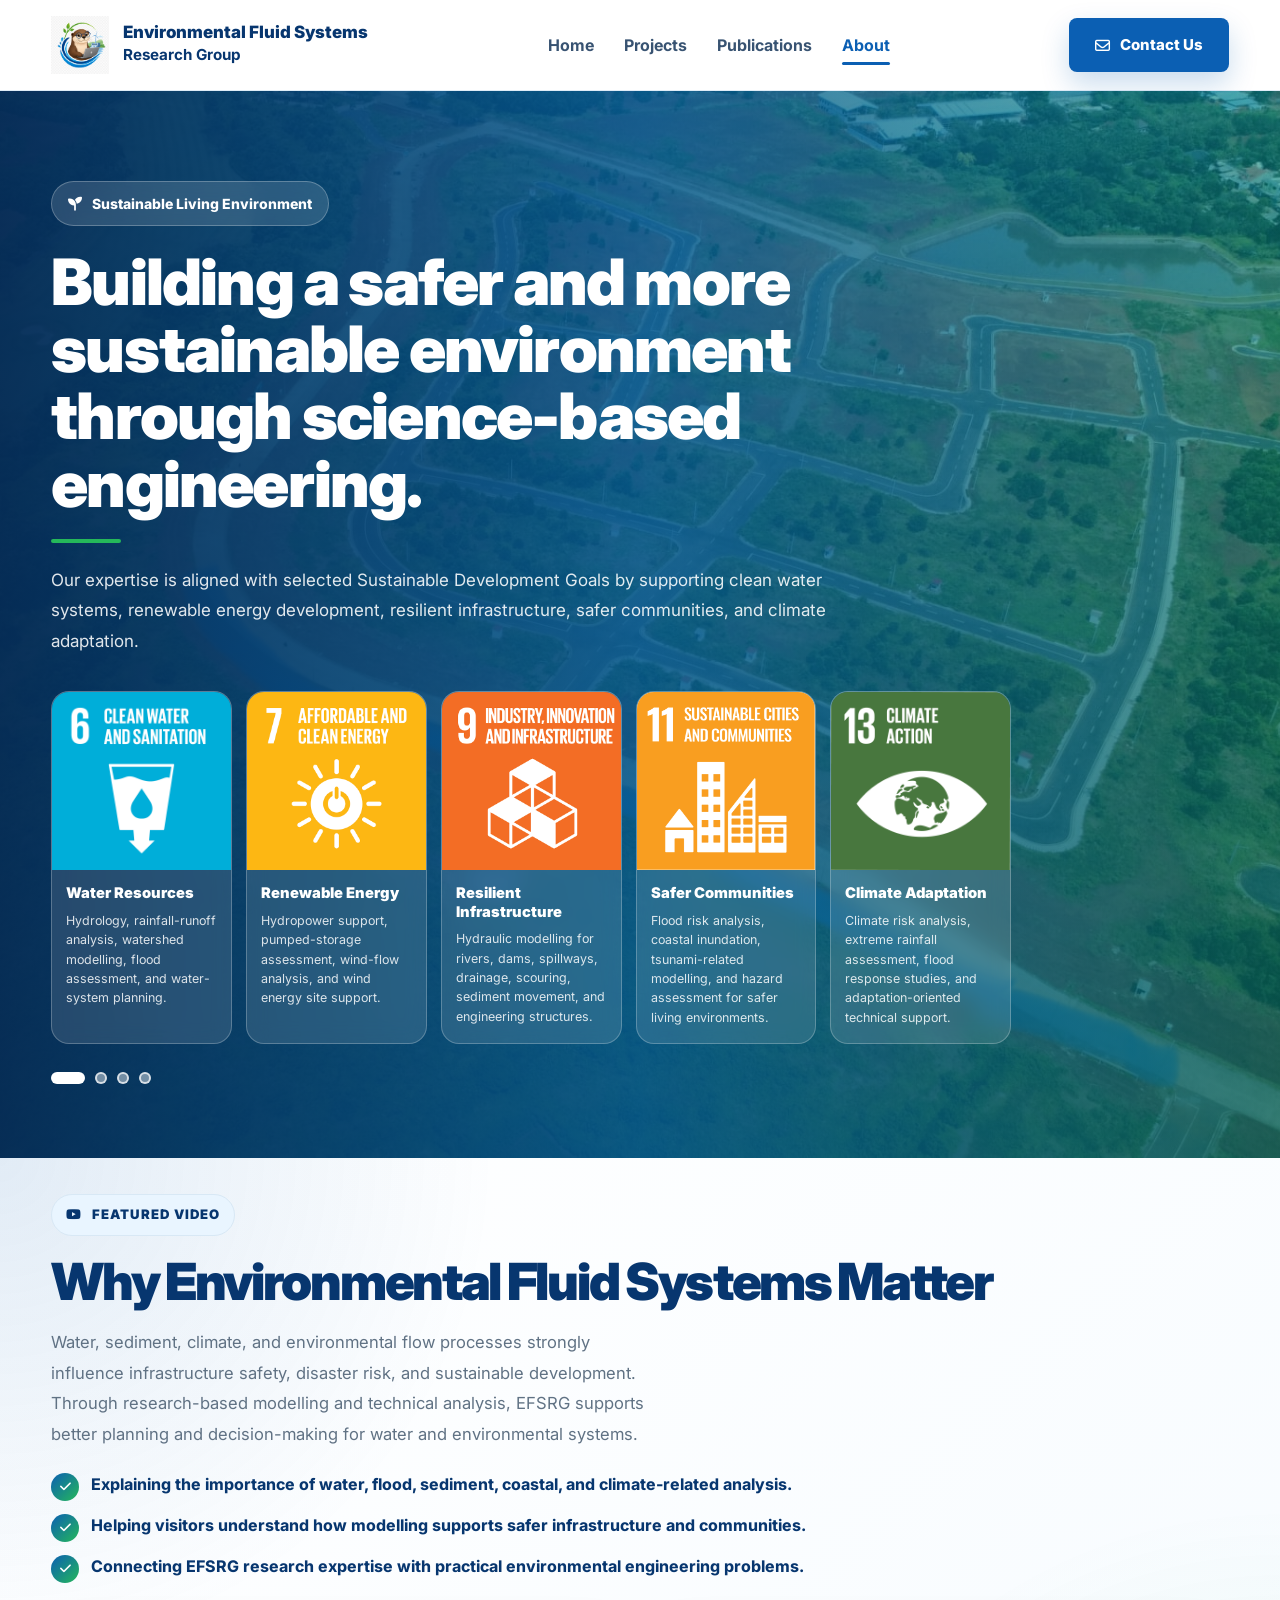
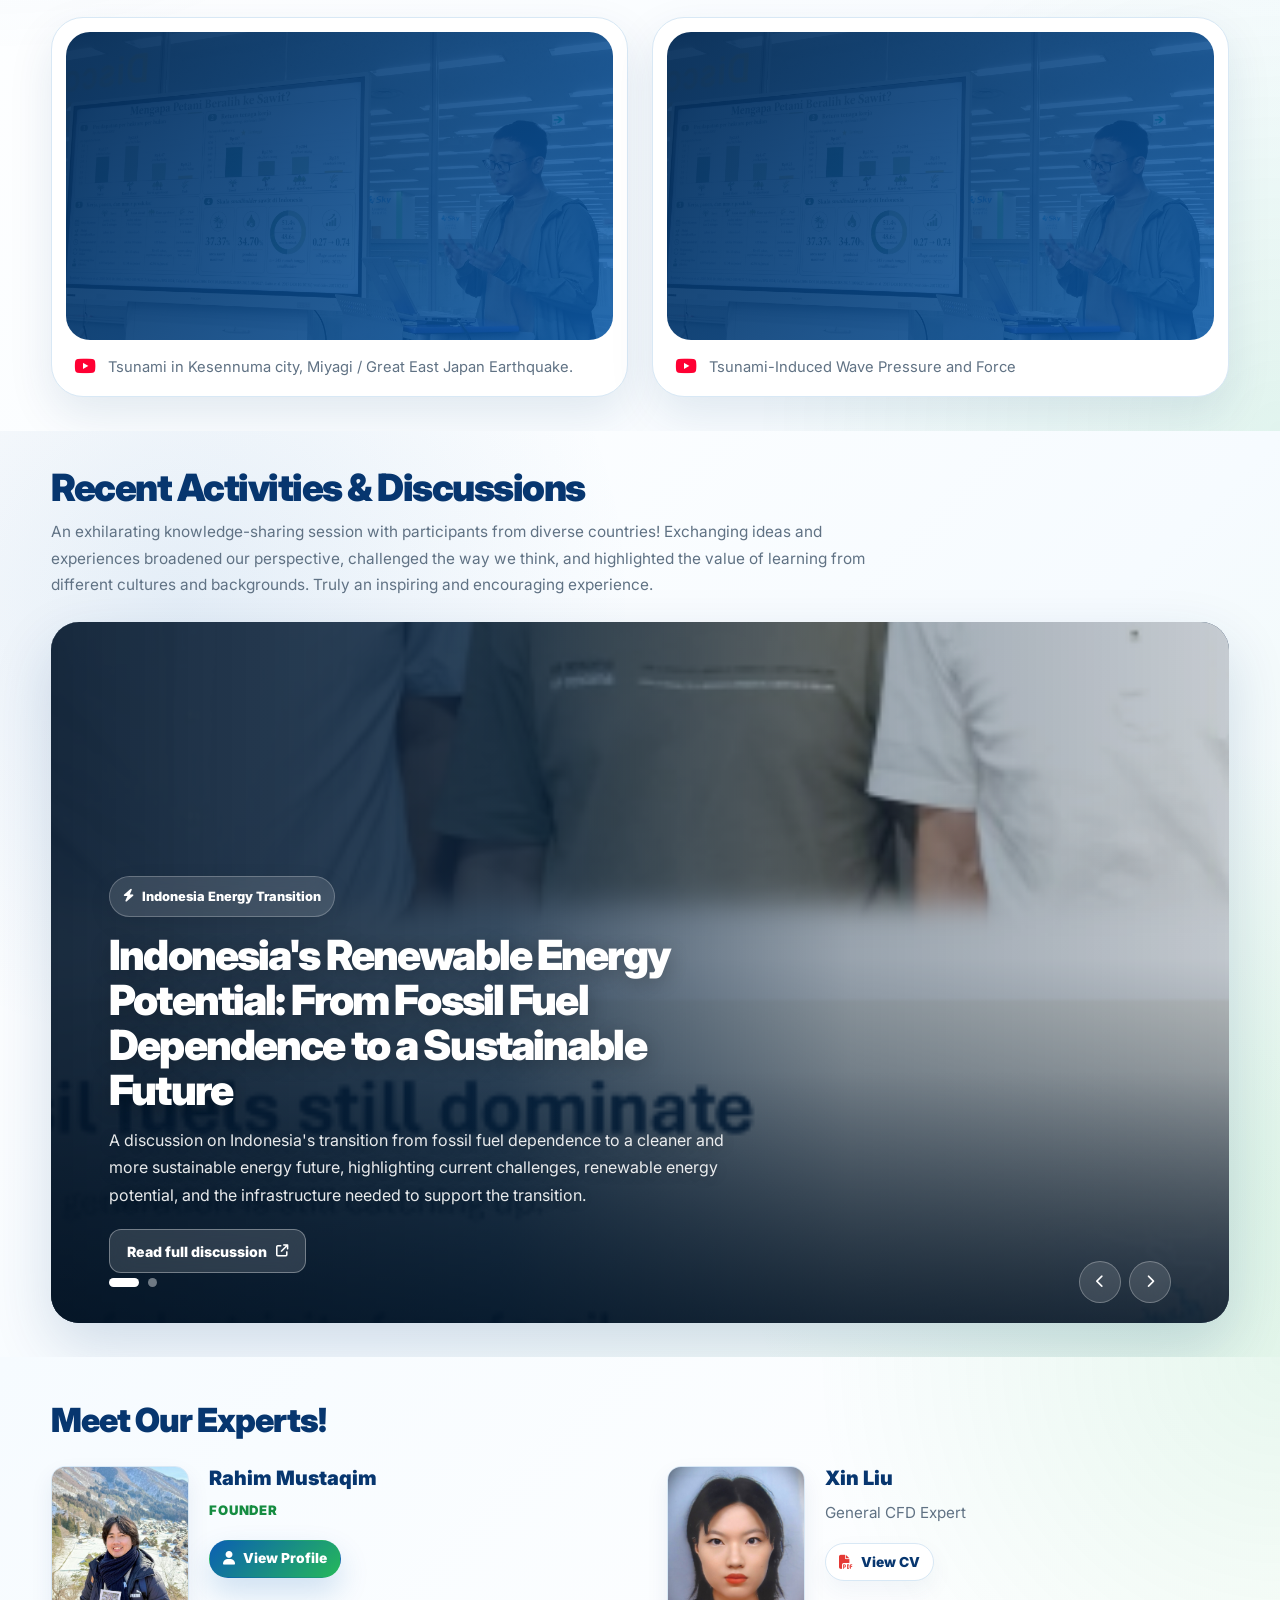
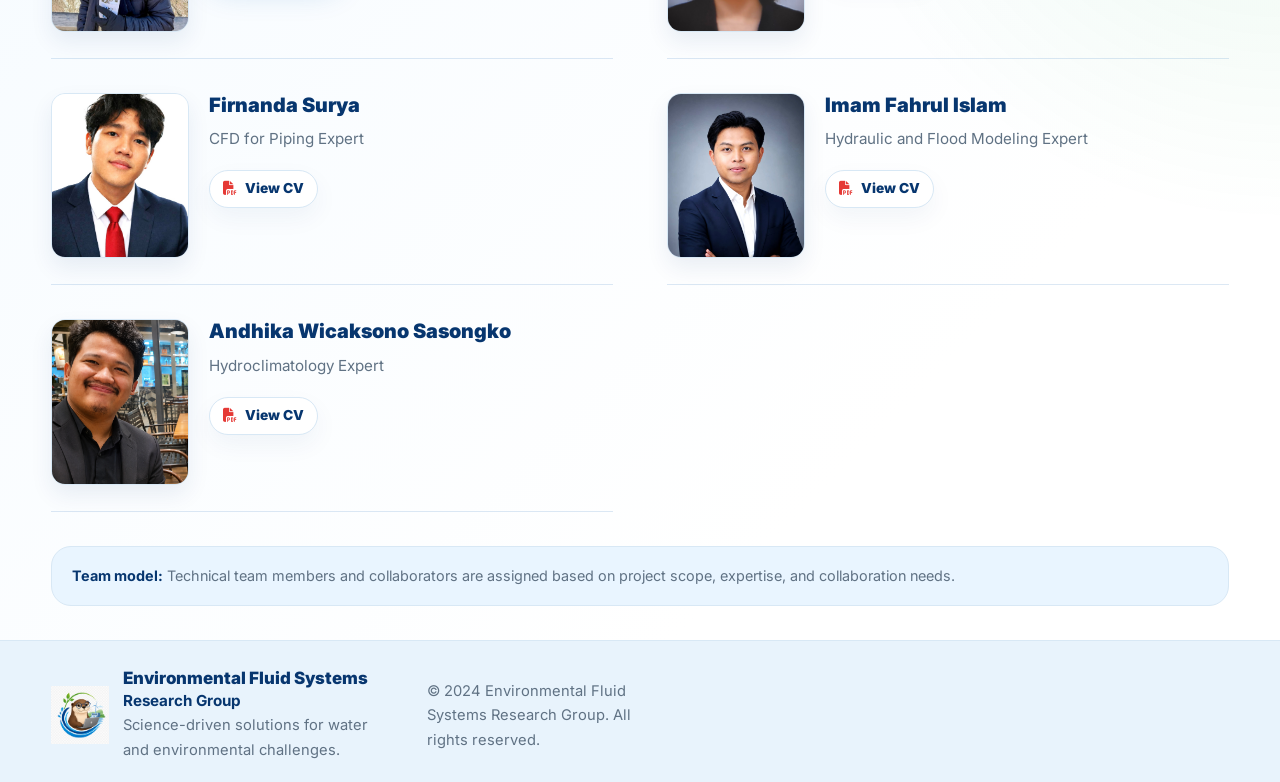
==== commit e0b6ca49: "Update about.html" ====
--- a/about.html
+++ b/about.html
@@ -871,6 +871,21 @@
         >
       </div>
 
+      <!-- Used only by the YouTube slide -->
+      <div class="activity-youtube-panel" id="activityYoutubePanel" aria-hidden="true">
+        <div class="activity-youtube-frame">
+          <iframe
+            id="activityYoutubeFrame"
+            src=""
+            title="Tsunami-Induced Wave Pressure and Force"
+            loading="lazy"
+            allow="accelerometer; autoplay; clipboard-write; encrypted-media; gyroscope; picture-in-picture; web-share"
+            referrerpolicy="strict-origin-when-cross-origin"
+            allowfullscreen
+          ></iframe>
+        </div>
+      </div>
+
       <div class="activity-slider-content">
         <div class="activity-meta">
           <span id="activityTopic">
@@ -893,7 +908,7 @@
           class="activity-read-more"
           id="activityReadMore"
           type="button"
-          onclick="openActivityModal()"
+          onclick="handleActivityButton()"
         >
           Read full discussion
           <i class="fa-solid fa-arrow-up-right-from-square"></i>
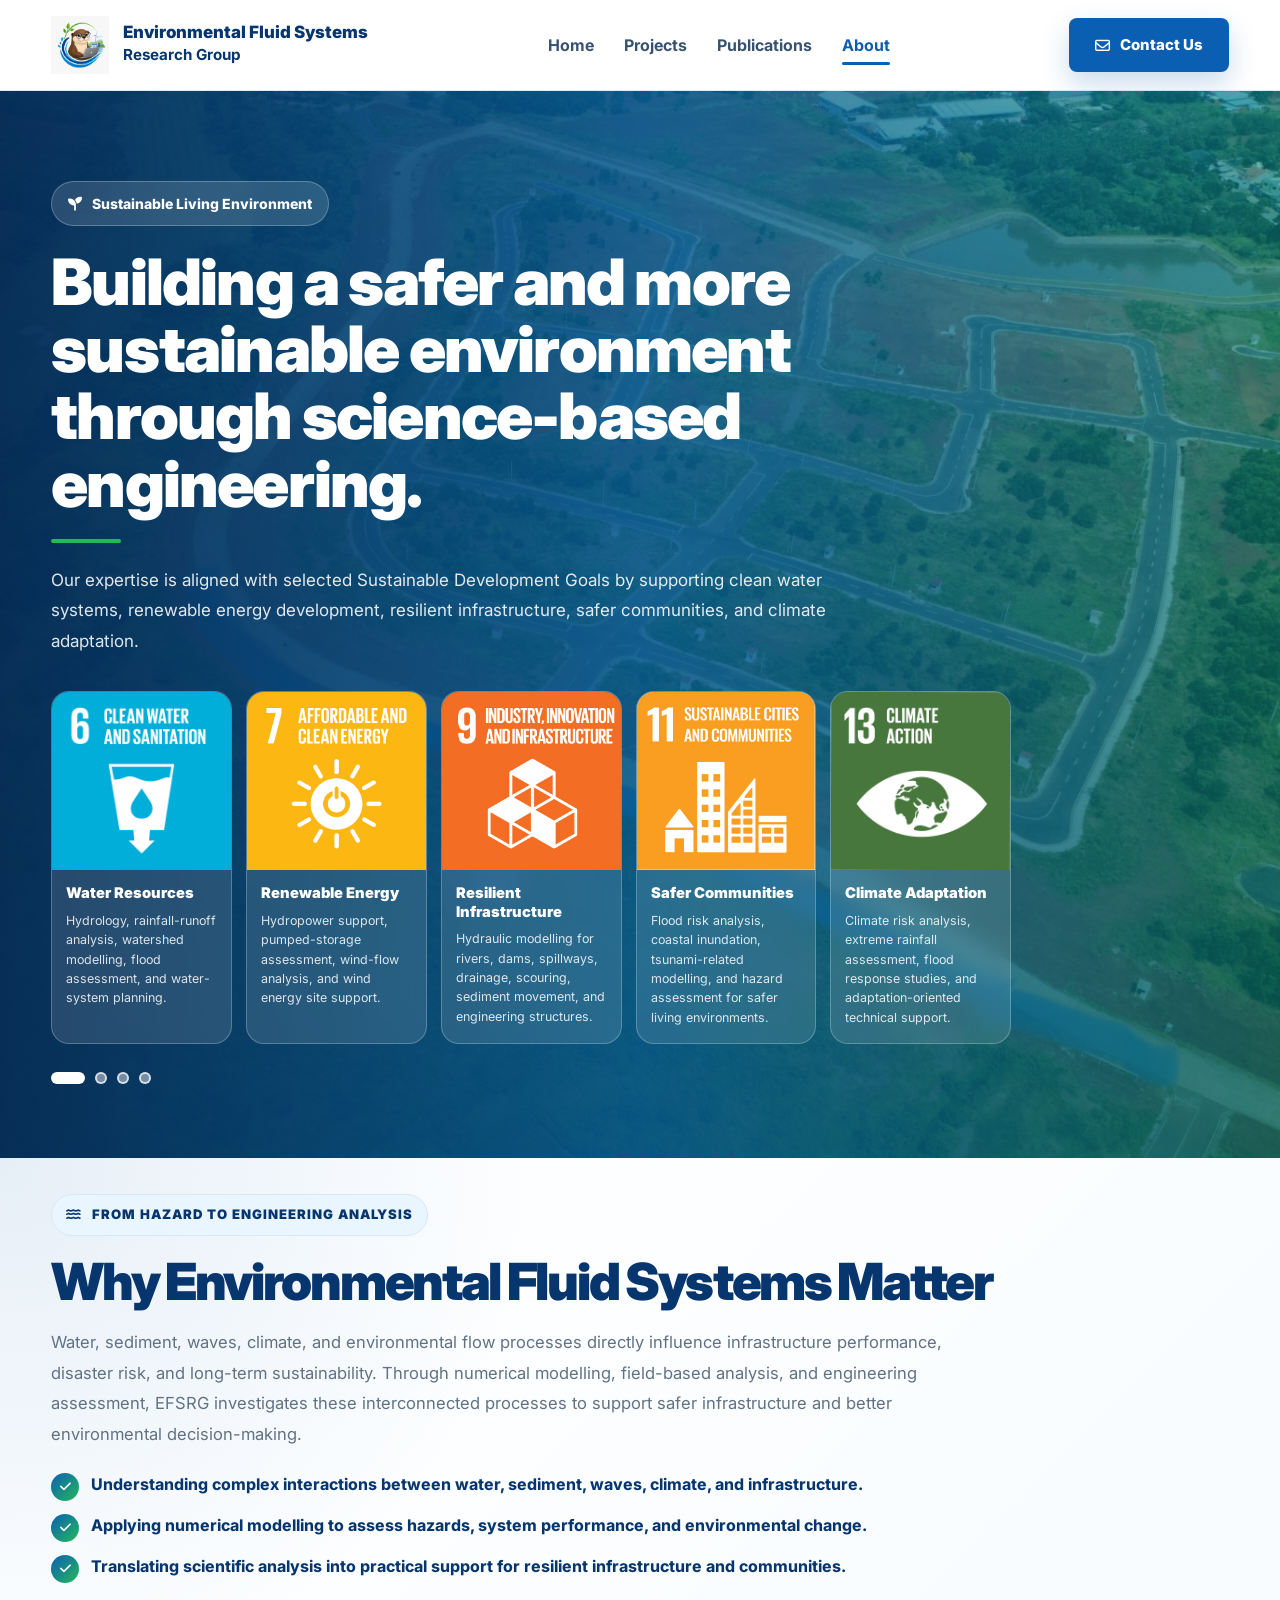
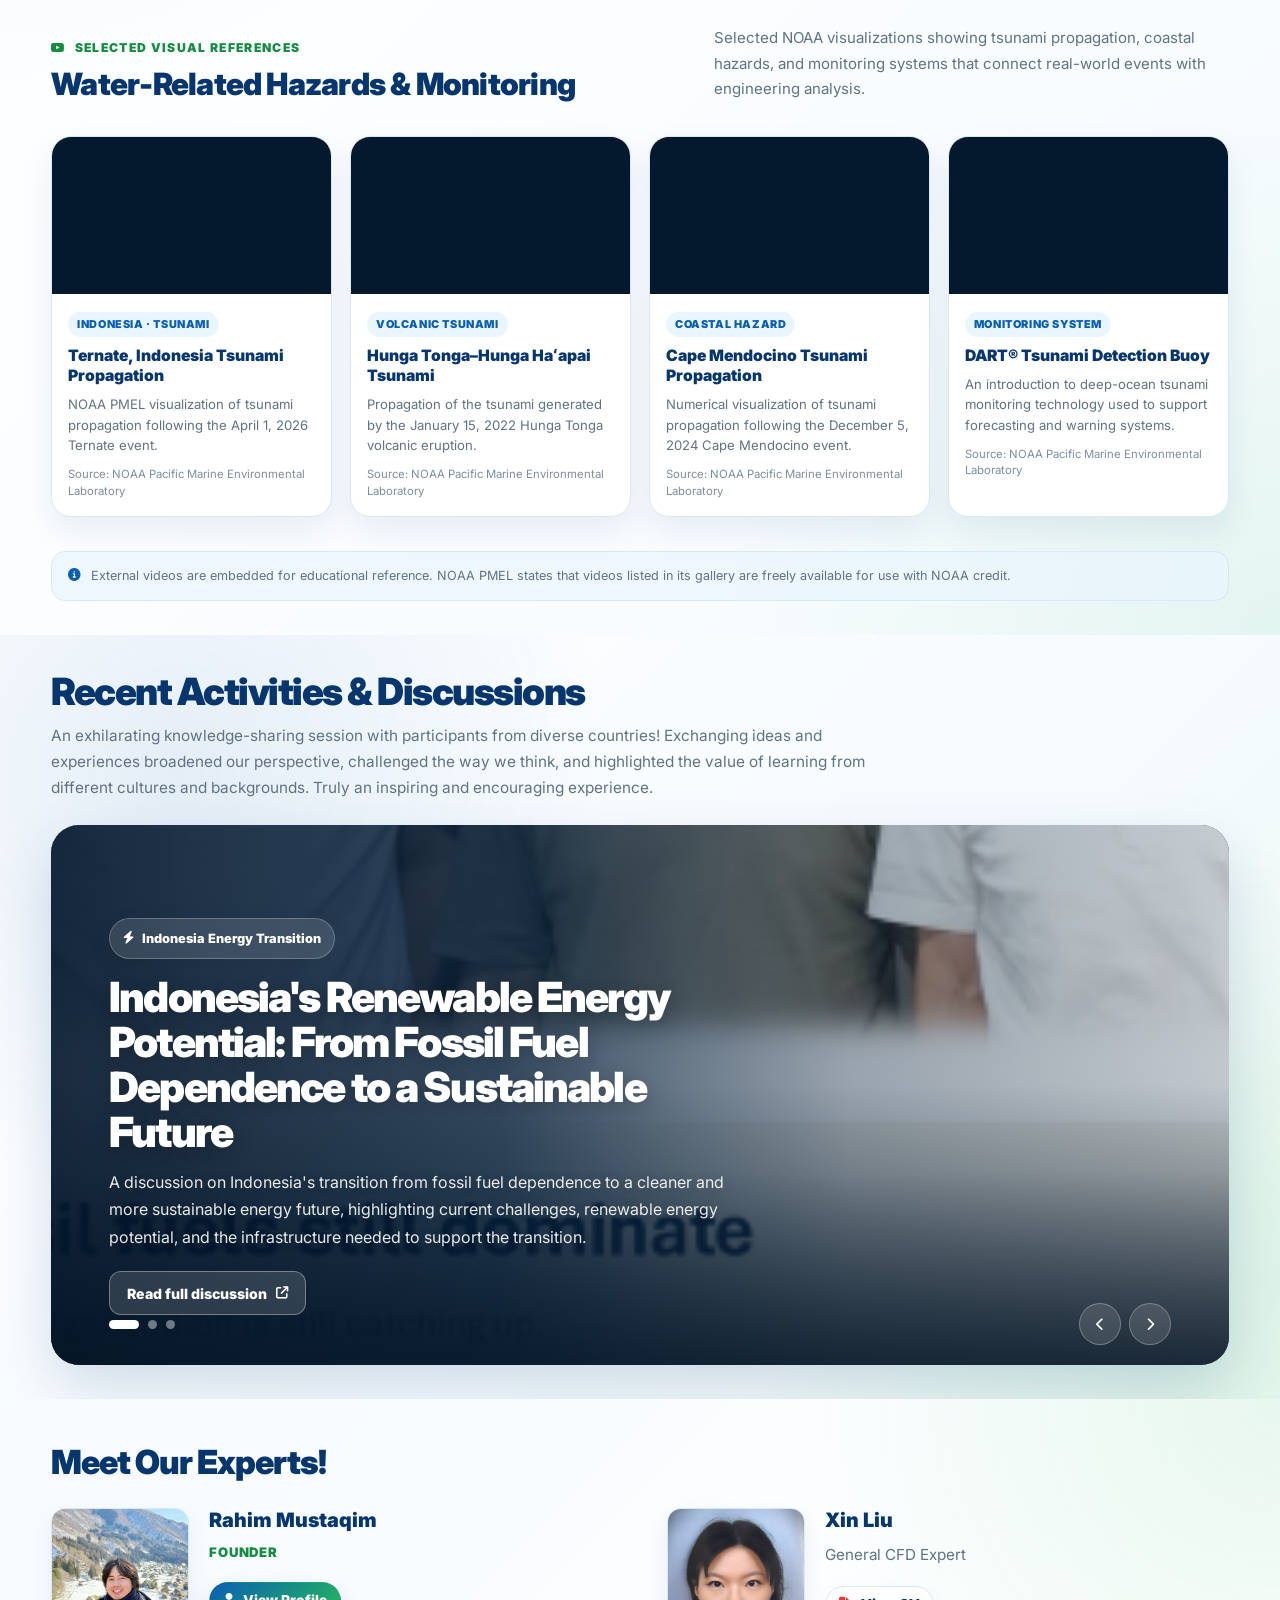
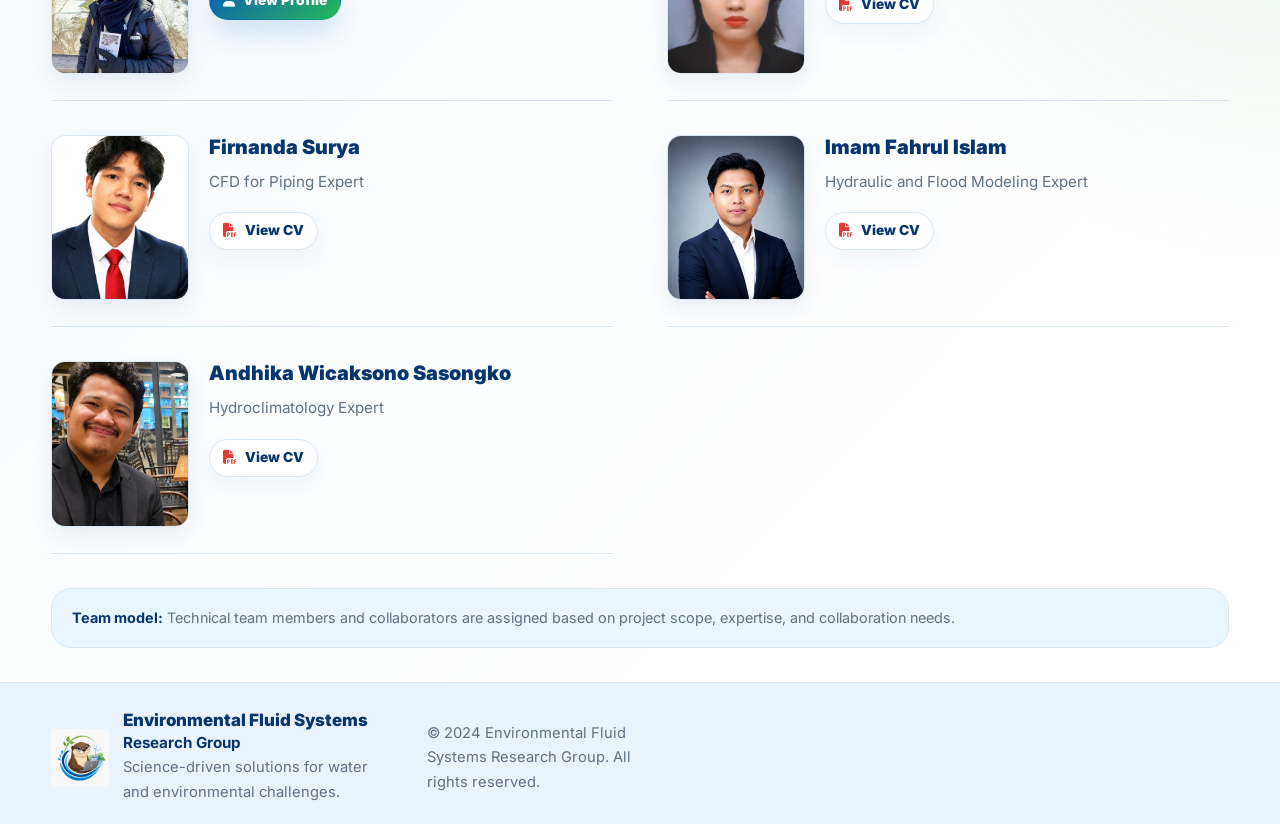
==== commit c4a2bf4f: "Update about.html" ====
--- a/about.html
+++ b/about.html
@@ -229,26 +229,22 @@
       background: #fff;
     }
 
+    /* =========================
+       HAZARD VIDEO GALLERY
+    ========================= */
 
     .video-section {
       position: relative;
       overflow: hidden;
       background:
-        radial-gradient(circle at top left, rgba(11, 95, 179, .12), transparent 32%),
-        radial-gradient(circle at bottom right, rgba(37, 184, 90, .10), transparent 34%),
+        radial-gradient(circle at top left, rgba(11, 95, 179, .10), transparent 32%),
+        radial-gradient(circle at bottom right, rgba(37, 184, 90, .09), transparent 34%),
         linear-gradient(135deg, #ffffff 0%, #f6fbff 100%);
     }
 
     .video-showcase {
       display: grid;
       gap: 34px;
-    }
-
-    .video-grid {
-      display: grid;
-      grid-template-columns: repeat(2, minmax(0, 1fr));
-      gap: 24px;
-      align-items: stretch;
     }
 
     .video-kicker {
@@ -263,7 +259,7 @@
       font-size: .82rem;
       font-weight: 900;
       text-transform: uppercase;
-      letter-spacing: .08em;
+      letter-spacing: .075em;
       margin-bottom: 18px;
     }
 
@@ -276,18 +272,19 @@
       margin-bottom: 18px;
     }
 
-    .video-content p {
+    .video-content > p {
       color: var(--muted);
       font-size: 1.04rem;
       line-height: 1.85;
       margin-bottom: 22px;
-      max-width: 600px;
+      max-width: 920px;
     }
 
     .video-points {
       display: grid;
       gap: 12px;
       margin-top: 22px;
+      max-width: 1040px;
     }
 
     .video-point {
@@ -312,48 +309,141 @@
       margin-top: 1px;
     }
 
-    .youtube-card {
-      position: relative;
-      border-radius: 32px;
-      padding: 14px;
+    .hazard-video-head {
+      display: grid;
+      grid-template-columns: minmax(0, 1.1fr) minmax(300px, .9fr);
+      gap: 34px;
+      align-items: end;
+      padding-top: 8px;
+    }
+
+    .hazard-video-eyebrow {
+      display: inline-flex;
+      align-items: center;
+      gap: 8px;
+      margin-bottom: 8px;
+      color: var(--green-dark);
+      font-size: .76rem;
+      font-weight: 900;
+      text-transform: uppercase;
+      letter-spacing: .11em;
+    }
+
+    .hazard-video-head h3 {
+      margin: 0;
+      color: var(--primary-dark);
+      font-size: clamp(1.45rem, 2.4vw, 2rem);
+      font-weight: 900;
+      line-height: 1.15;
+      letter-spacing: -.025em;
+    }
+
+    .hazard-video-head p {
+      margin: 0;
+      color: var(--muted);
+      font-size: .94rem;
+      line-height: 1.7;
+    }
+
+    .hazard-video-grid {
+      display: grid;
+      grid-template-columns: repeat(4, minmax(0, 1fr));
+      gap: 18px;
+    }
+
+    .hazard-video-card {
+      min-width: 0;
+      overflow: hidden;
+      border-radius: 20px;
       background: #fff;
       border: 1px solid var(--line);
-      box-shadow: var(--shadow);
-    }
-
-    .youtube-frame {
+      box-shadow: 0 14px 32px rgba(7, 54, 111, .08);
+      transition: transform .25s ease, box-shadow .25s ease, border-color .25s ease;
+    }
+
+    .hazard-video-card:hover {
+      transform: translateY(-4px);
+      border-color: rgba(11, 95, 179, .28);
+      box-shadow: 0 20px 42px rgba(7, 54, 111, .13);
+    }
+
+    .hazard-video-frame {
       position: relative;
       width: 100%;
       aspect-ratio: 16 / 9;
-      border-radius: 24px;
       overflow: hidden;
-      background:
-        linear-gradient(135deg, rgba(5, 45, 88, .94), rgba(11, 95, 179, .82)),
-        url('assets/activity3.jpeg') center/cover;
-    }
-
-    .youtube-frame iframe {
+      background: #04192e;
+    }
+
+    .hazard-video-frame iframe {
       position: absolute;
       inset: 0;
       width: 100%;
       height: 100%;
       border: 0;
-    }
-
-    .video-caption {
+      display: block;
+    }
+
+    .hazard-video-body {
+      padding: 15px 16px 17px;
+    }
+
+    .hazard-tag {
+      display: inline-flex;
+      align-items: center;
+      min-height: 25px;
+      padding: 5px 9px;
+      margin-bottom: 9px;
+      border-radius: 999px;
+      background: var(--primary-soft);
+      color: var(--primary);
+      font-size: .68rem;
+      font-weight: 900;
+      line-height: 1;
+      text-transform: uppercase;
+      letter-spacing: .055em;
+    }
+
+    .hazard-video-body h4 {
+      color: var(--primary-dark);
+      font-size: .98rem;
+      font-weight: 900;
+      line-height: 1.3;
+      margin-bottom: 8px;
+    }
+
+    .hazard-video-body p {
+      color: var(--muted);
+      font-size: .82rem;
+      line-height: 1.55;
+      margin: 0 0 11px;
+    }
+
+    .hazard-video-body small {
+      display: block;
+      color: #7d8da0;
+      font-size: .71rem;
+      line-height: 1.45;
+    }
+
+    .hazard-source-note {
       display: flex;
-      align-items: center;
-      gap: 12px;
-      padding: 16px 8px 4px;
+      gap: 10px;
+      align-items: flex-start;
+      padding: 14px 16px;
+      border-radius: 14px;
+      background: rgba(233, 245, 255, .68);
+      border: 1px solid var(--line);
       color: var(--muted);
-      font-size: .92rem;
+      font-size: .79rem;
       line-height: 1.55;
     }
 
-    .video-caption i {
-      color: #ff0033;
-      font-size: 1.2rem;
-    }
+    .hazard-source-note i {
+      color: var(--primary);
+      margin-top: 3px;
+    }
+
 
 
 
@@ -612,6 +702,35 @@
         font-size: 1rem;
       }
     }
+
+
+    @media (max-width: 1050px) {
+      .hazard-video-grid {
+        grid-template-columns: repeat(2, minmax(0, 1fr));
+      }
+    }
+
+    @media (max-width: 760px) {
+      .hazard-video-head {
+        grid-template-columns: 1fr;
+        gap: 10px;
+      }
+    }
+
+    @media (max-width: 580px) {
+      .hazard-video-grid {
+        grid-template-columns: 1fr;
+      }
+
+      .hazard-video-card {
+        border-radius: 18px;
+      }
+
+      .hazard-video-body {
+        padding: 14px;
+      }
+    }
+
   </style>
 
 </head>
@@ -775,76 +894,155 @@
 <section class="section video-section">
   <div class="container">
     <div class="video-showcase">
+
       <div class="video-content">
         <div class="video-kicker">
-          <i class="fa-brands fa-youtube"></i>
-          Featured Video
+          <i class="fa-solid fa-water"></i>
+          From Hazard to Engineering Analysis
         </div>
 
         <h2>Why Environmental Fluid Systems Matter</h2>
 
         <p>
-          Water, sediment, climate, and environmental flow processes strongly influence
-          infrastructure safety, disaster risk, and sustainable development. Through
-          research-based modelling and technical analysis, EFSRG supports better planning
-          and decision-making for water and environmental systems.
+          Water, sediment, waves, climate, and environmental flow processes directly influence
+          infrastructure performance, disaster risk, and long-term sustainability. Through
+          numerical modelling, field-based analysis, and engineering assessment, EFSRG investigates
+          these interconnected processes to support safer infrastructure and better environmental
+          decision-making.
         </p>
 
         <div class="video-points">
           <div class="video-point">
             <i class="fa-solid fa-check"></i>
-            <span>Explaining the importance of water, flood, sediment, coastal, and climate-related analysis.</span>
+            <span>Understanding complex interactions between water, sediment, waves, climate, and infrastructure.</span>
           </div>
 
           <div class="video-point">
             <i class="fa-solid fa-check"></i>
-            <span>Helping visitors understand how modelling supports safer infrastructure and communities.</span>
+            <span>Applying numerical modelling to assess hazards, system performance, and environmental change.</span>
           </div>
 
           <div class="video-point">
             <i class="fa-solid fa-check"></i>
-            <span>Connecting EFSRG research expertise with practical environmental engineering problems.</span>
+            <span>Translating scientific analysis into practical support for resilient infrastructure and communities.</span>
           </div>
         </div>
       </div>
 
-      <div class="video-grid">
-      <div class="youtube-card">
-        <div class="youtube-frame">
-          <iframe
-            src="https://www.youtube.com/embed/K0rWPm9f3GQ"
-            title="EFSRG introduction video"
-            loading="lazy"
-            allow="accelerometer; autoplay; clipboard-write; encrypted-media; gyroscope; picture-in-picture; web-share; fullscreen"
-            referrerpolicy="strict-origin-when-cross-origin"
-            allowfullscreen>
-          </iframe>
+      <div class="hazard-video-head">
+        <div>
+          <span class="hazard-video-eyebrow">
+            <i class="fa-brands fa-youtube"></i>
+            Selected Visual References
+          </span>
+          <h3>Water-Related Hazards &amp; Monitoring</h3>
         </div>
 
-        <div class="video-caption">
-          <i class="fa-brands fa-youtube"></i>
-          <span>Tsunami in Kesennuma city, Miyagi / Great East Japan Earthquake.</span>
-        </div>
-      </div>
-      
-      <div class="youtube-card">
-        <div class="youtube-frame">
-          <iframe
-            src="https://www.youtube.com/embed/yqZhMp-yWcU"
-            title="Pressure and Force During Tsunami"
-            loading="lazy"
-            allow="accelerometer; autoplay; clipboard-write; encrypted-media; gyroscope; picture-in-picture; web-share; fullscreen"
-            referrerpolicy="strict-origin-when-cross-origin"
-            allowfullscreen>
-          </iframe>
-        </div>
-
-        <div class="video-caption">
-          <i class="fa-brands fa-youtube"></i>
-          <span>Tsunami-Induced Wave Pressure and Force</span>
-        </div>
-      </div>
-      </div>
+        <p>
+          Selected NOAA visualizations showing tsunami propagation, coastal hazards,
+          and monitoring systems that connect real-world events with engineering analysis.
+        </p>
+      </div>
+
+      <div class="hazard-video-grid">
+
+        <article class="hazard-video-card">
+          <div class="hazard-video-frame">
+            <iframe
+              src="https://www.youtube.com/embed/OX2z_Q7dKfs"
+              title="Ternate Indonesia Tsunami Propagation April 1 2026"
+              loading="lazy"
+              allow="accelerometer; autoplay; clipboard-write; encrypted-media; gyroscope; picture-in-picture; web-share"
+              referrerpolicy="strict-origin-when-cross-origin"
+              allowfullscreen>
+            </iframe>
+          </div>
+
+          <div class="hazard-video-body">
+            <span class="hazard-tag">Indonesia · Tsunami</span>
+            <h4>Ternate, Indonesia Tsunami Propagation</h4>
+            <p>
+              NOAA PMEL visualization of tsunami propagation following the April 1, 2026 Ternate event.
+            </p>
+            <small>Source: NOAA Pacific Marine Environmental Laboratory</small>
+          </div>
+        </article>
+
+        <article class="hazard-video-card">
+          <div class="hazard-video-frame">
+            <iframe
+              src="https://www.youtube.com/embed/_fvqWqfrXXM"
+              title="Hunga Tonga Hunga Haapai Volcano Generated Tsunami Propagation"
+              loading="lazy"
+              allow="accelerometer; autoplay; clipboard-write; encrypted-media; gyroscope; picture-in-picture; web-share"
+              referrerpolicy="strict-origin-when-cross-origin"
+              allowfullscreen>
+            </iframe>
+          </div>
+
+          <div class="hazard-video-body">
+            <span class="hazard-tag">Volcanic Tsunami</span>
+            <h4>Hunga Tonga–Hunga Haʻapai Tsunami</h4>
+            <p>
+              Propagation of the tsunami generated by the January 15, 2022 Hunga Tonga volcanic eruption.
+            </p>
+            <small>Source: NOAA Pacific Marine Environmental Laboratory</small>
+          </div>
+        </article>
+
+        <article class="hazard-video-card">
+          <div class="hazard-video-frame">
+            <iframe
+              src="https://www.youtube.com/embed/vrfAtuC29Ow"
+              title="Cape Mendocino California Tsunami Propagation December 5 2024"
+              loading="lazy"
+              allow="accelerometer; autoplay; clipboard-write; encrypted-media; gyroscope; picture-in-picture; web-share"
+              referrerpolicy="strict-origin-when-cross-origin"
+              allowfullscreen>
+            </iframe>
+          </div>
+
+          <div class="hazard-video-body">
+            <span class="hazard-tag">Coastal Hazard</span>
+            <h4>Cape Mendocino Tsunami Propagation</h4>
+            <p>
+              Numerical visualization of tsunami propagation following the December 5, 2024 Cape Mendocino event.
+            </p>
+            <small>Source: NOAA Pacific Marine Environmental Laboratory</small>
+          </div>
+        </article>
+
+        <article class="hazard-video-card">
+          <div class="hazard-video-frame">
+            <iframe
+              src="https://www.youtube.com/embed/2mKbFORiDzg"
+              title="DART Tsunami Detection Buoy"
+              loading="lazy"
+              allow="accelerometer; autoplay; clipboard-write; encrypted-media; gyroscope; picture-in-picture; web-share"
+              referrerpolicy="strict-origin-when-cross-origin"
+              allowfullscreen>
+            </iframe>
+          </div>
+
+          <div class="hazard-video-body">
+            <span class="hazard-tag">Monitoring System</span>
+            <h4>DART® Tsunami Detection Buoy</h4>
+            <p>
+              An introduction to deep-ocean tsunami monitoring technology used to support forecasting and warning systems.
+            </p>
+            <small>Source: NOAA Pacific Marine Environmental Laboratory</small>
+          </div>
+        </article>
+
+      </div>
+
+      <div class="hazard-source-note">
+        <i class="fa-solid fa-circle-info"></i>
+        <span>
+          External videos are embedded for educational reference. NOAA PMEL states that videos listed in its gallery are freely available for use with NOAA credit.
+        </span>
+      </div>
+
     </div>
   </div>
 </section>
--- a/style.css
+++ b/style.css
@@ -2043,6 +2043,189 @@
   transform: translateY(-2px);
 }
 
+
+/* =========================
+YOUTUBE ACTIVITY SLIDE
+========================= */
+
+.activity-youtube-panel {
+  position: absolute;
+  z-index: 4;
+  left: 52px;
+  top: 50%;
+  width: calc(54% - 72px);
+  transform: translateY(-50%) translateX(-12px);
+  opacity: 0;
+  visibility: hidden;
+  pointer-events: none;
+  transition:
+    opacity .34s ease,
+    transform .34s ease,
+    visibility .34s ease;
+}
+
+.activity-youtube-panel.active {
+  opacity: 1;
+  visibility: visible;
+  pointer-events: auto;
+  transform: translateY(-50%) translateX(0);
+}
+
+.activity-youtube-frame {
+  position: relative;
+  width: 100%;
+  aspect-ratio: 16 / 9;
+  overflow: hidden;
+  border-radius: 22px;
+  background: #000;
+  border: 1px solid rgba(255, 255, 255, .18);
+  box-shadow: 0 24px 58px rgba(0, 0, 0, .30);
+}
+
+.activity-youtube-frame iframe {
+  position: absolute;
+  inset: 0;
+  width: 100%;
+  height: 100%;
+  border: 0;
+  display: block;
+}
+
+.activity-slider.youtube-mode {
+  background:
+    radial-gradient(circle at 18% 42%, rgba(11, 95, 179, .24), transparent 36%),
+    radial-gradient(circle at 82% 24%, rgba(37, 184, 90, .11), transparent 32%),
+    linear-gradient(135deg, #04192e 0%, #06294a 58%, #07365c 100%);
+}
+
+.activity-slider.youtube-mode::before {
+  background:
+    linear-gradient(
+      90deg,
+      rgba(3, 19, 36, .18) 0%,
+      rgba(3, 19, 36, .22) 48%,
+      rgba(3, 19, 36, .72) 64%,
+      rgba(3, 19, 36, .90) 100%
+    );
+}
+
+.activity-slider.youtube-mode::after {
+  height: 34%;
+  background:
+    linear-gradient(
+      180deg,
+      transparent,
+      rgba(2, 17, 32, .48)
+    );
+}
+
+.activity-slider.youtube-mode .activity-slider-bg {
+  opacity: 0;
+  visibility: hidden;
+}
+
+.activity-slider.youtube-mode .activity-slider-content {
+  width: 46%;
+  min-height: 540px;
+  margin-left: 54%;
+  padding: 54px 58px 64px 34px;
+  justify-content: center;
+}
+
+.activity-slider.youtube-mode .activity-slider-content h3 {
+  font-size: clamp(1.75rem, 2.8vw, 2.75rem);
+}
+
+.activity-slider.youtube-mode .activity-summary {
+  max-width: 560px;
+}
+
+.activity-read-more.youtube-button {
+  background: #ff0033;
+  border-color: #ff3157;
+  color: #fff;
+  box-shadow: 0 12px 28px rgba(255, 0, 51, .20);
+}
+
+.activity-read-more.youtube-button:hover {
+  background: #fff;
+  color: #d9002b;
+  border-color: #fff;
+}
+
+.activity-slider.youtube-mode .activity-controls {
+  left: 52px;
+  right: 52px;
+}
+
+@media (max-width: 980px) {
+  .activity-youtube-panel {
+    left: 38px;
+    width: calc(52% - 52px);
+  }
+
+  .activity-slider.youtube-mode .activity-slider-content {
+    width: 48%;
+    margin-left: 52%;
+    min-height: 500px;
+    padding: 42px 36px 62px 22px;
+  }
+
+  .activity-slider.youtube-mode .activity-controls {
+    left: 38px;
+    right: 38px;
+  }
+}
+
+@media (max-width: 700px) {
+  .activity-slider.youtube-mode {
+    min-height: 650px;
+  }
+
+  .activity-slider.youtube-mode::before {
+    background:
+      linear-gradient(
+        180deg,
+        rgba(3, 22, 43, .10) 0%,
+        rgba(3, 22, 43, .22) 36%,
+        rgba(3, 22, 43, .90) 100%
+      );
+  }
+
+  .activity-youtube-panel {
+    top: 24px;
+    left: 20px;
+    width: calc(100% - 40px);
+    transform: translateY(0) translateY(-8px);
+  }
+
+  .activity-youtube-panel.active {
+    transform: translateY(0);
+  }
+
+  .activity-youtube-frame {
+    border-radius: 16px;
+  }
+
+  .activity-slider.youtube-mode .activity-slider-content {
+    width: 100%;
+    min-height: 650px;
+    margin-left: 0;
+    padding: 260px 24px 76px;
+    justify-content: flex-end;
+  }
+
+  .activity-slider.youtube-mode .activity-slider-content h3 {
+    font-size: clamp(1.55rem, 7vw, 2.05rem);
+  }
+
+  .activity-slider.youtube-mode .activity-controls {
+    left: 24px;
+    right: 24px;
+  }
+}
+
+
 /* =========================
 ACTIVITY / DISCUSSION MODAL
 ========================= */
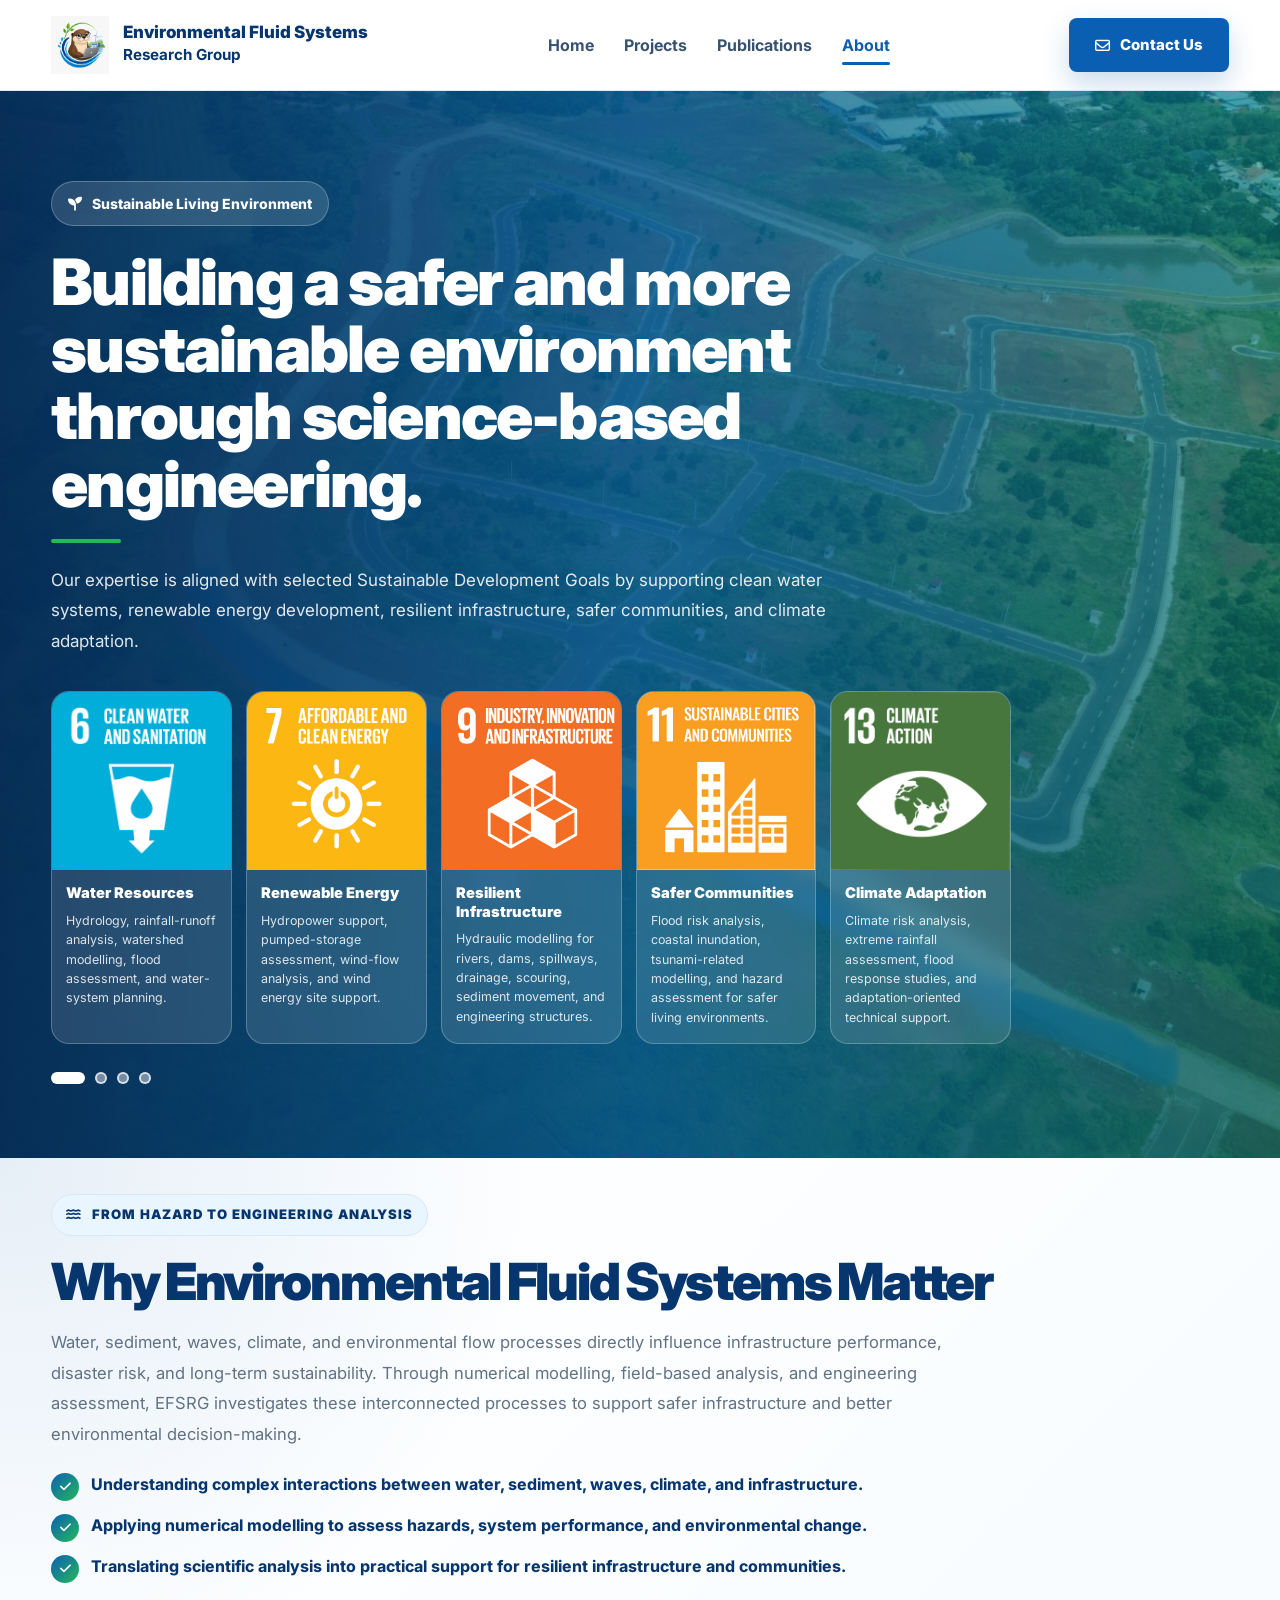
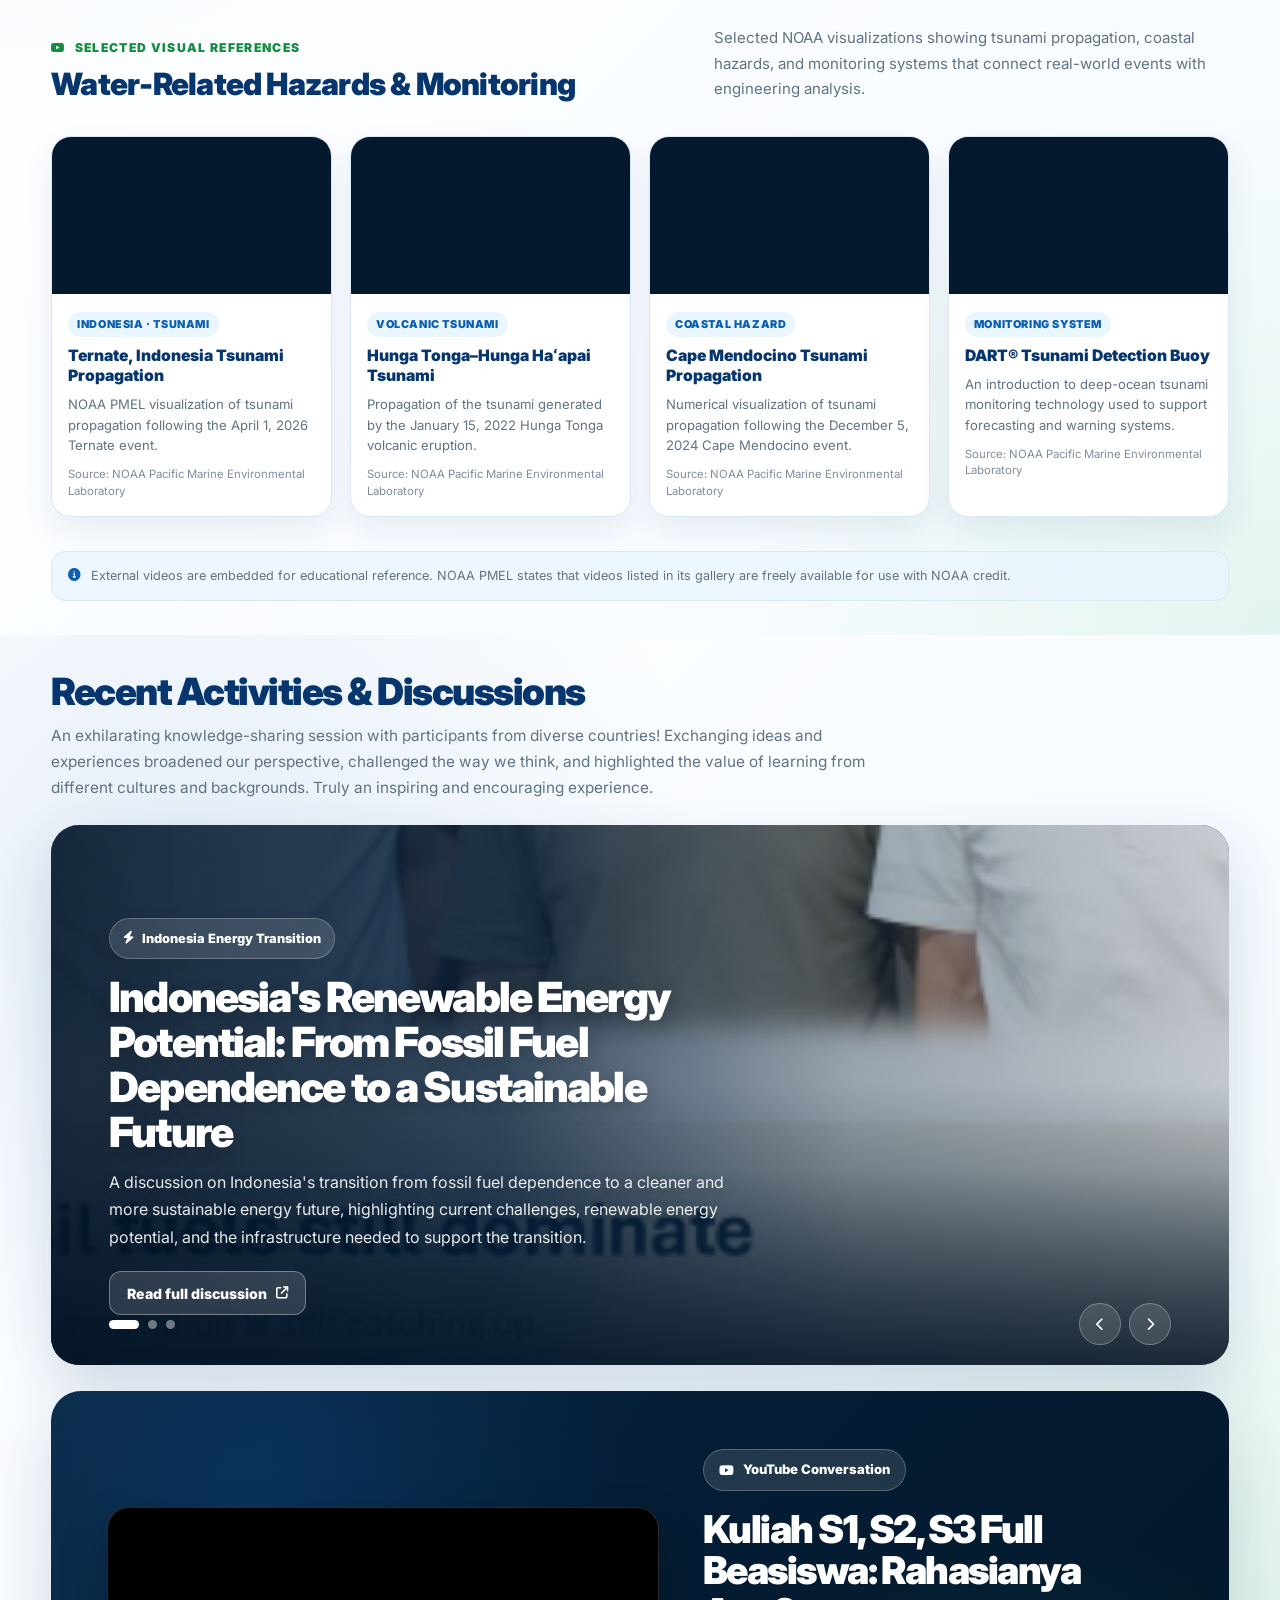
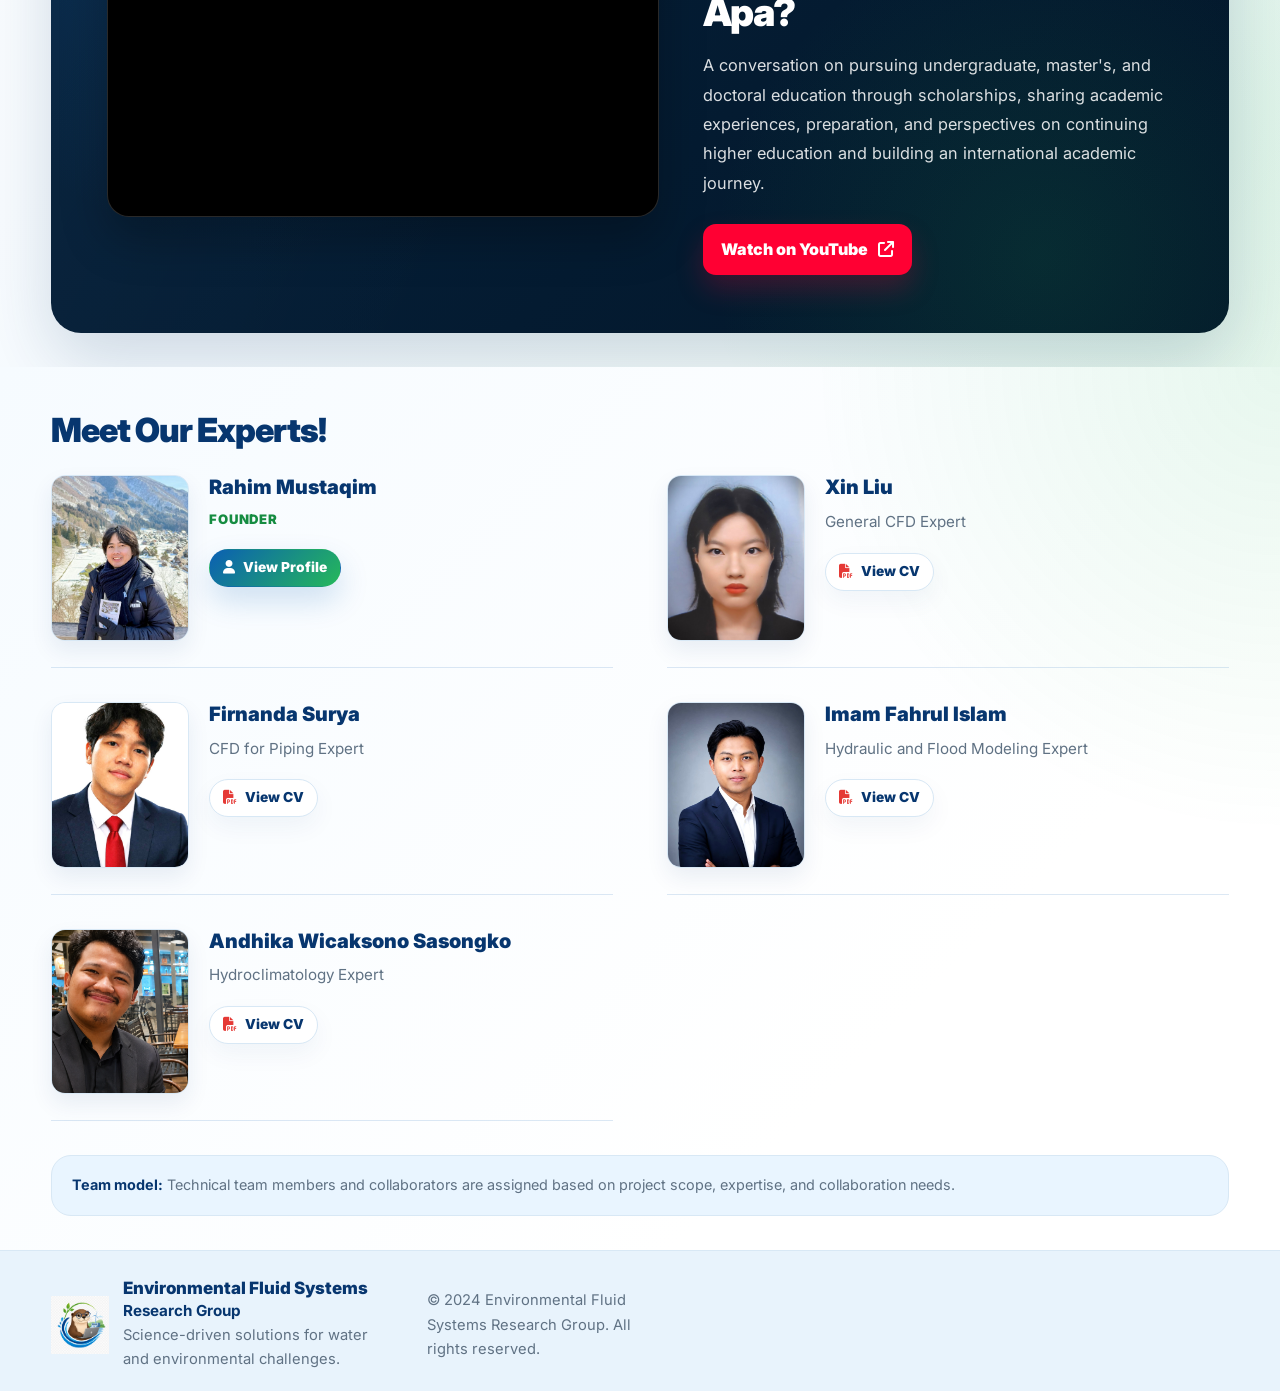
==== commit 67ca352d: "Update about.html" ====
--- a/about.html
+++ b/about.html
@@ -731,6 +731,139 @@
       }
     }
 
+
+    /* =========================
+       FEATURED YOUTUBE ACTIVITY
+       (kept inside Recent Activities & Discussions)
+    ========================= */
+    .activity-featured-youtube {
+      position: relative;
+      display: grid;
+      grid-template-columns: minmax(0, 1.08fr) minmax(360px, .92fr);
+      gap: 44px;
+      align-items: center;
+      min-height: 520px;
+      margin-top: 26px;
+      padding: 58px 56px;
+      overflow: hidden;
+      border-radius: 30px;
+      color: #fff;
+      background:
+        radial-gradient(circle at 18% 18%, rgba(11, 95, 179, .24), transparent 34%),
+        radial-gradient(circle at 84% 86%, rgba(37, 184, 90, .12), transparent 30%),
+        linear-gradient(135deg, #06233f 0%, #041b31 58%, #03172a 100%);
+      box-shadow: 0 28px 70px rgba(5, 45, 88, .17);
+    }
+
+    .activity-featured-youtube::before {
+      content: "";
+      position: absolute;
+      inset: 0;
+      pointer-events: none;
+      background: linear-gradient(115deg, rgba(255,255,255,.025), transparent 45%);
+    }
+
+    .featured-youtube-media,
+    .featured-youtube-content {
+      position: relative;
+      z-index: 1;
+      min-width: 0;
+    }
+
+    .featured-youtube-frame {
+      position: relative;
+      width: 100%;
+      aspect-ratio: 16 / 9;
+      overflow: hidden;
+      border-radius: 22px;
+      background: #000;
+      border: 1px solid rgba(255,255,255,.16);
+      box-shadow: 0 22px 46px rgba(0,0,0,.26);
+    }
+
+    .featured-youtube-frame iframe {
+      position: absolute;
+      inset: 0;
+      width: 100%;
+      height: 100%;
+      border: 0;
+    }
+
+    .featured-youtube-badge {
+      display: inline-flex;
+      align-items: center;
+      gap: 9px;
+      padding: 9px 15px;
+      margin-bottom: 18px;
+      border-radius: 999px;
+      color: #fff;
+      background: rgba(255,255,255,.12);
+      border: 1px solid rgba(255,255,255,.24);
+      font-size: .82rem;
+      font-weight: 850;
+      backdrop-filter: blur(10px);
+    }
+
+    .featured-youtube-content h3 {
+      margin: 0 0 18px;
+      color: #fff;
+      font-size: clamp(2rem, 3vw, 3.15rem);
+      line-height: 1.08;
+      letter-spacing: -.04em;
+      font-weight: 900;
+    }
+
+    .featured-youtube-content p {
+      margin: 0 0 26px;
+      color: rgba(255,255,255,.86);
+      font-size: 1.02rem;
+      line-height: 1.8;
+    }
+
+    .featured-youtube-button {
+      display: inline-flex;
+      align-items: center;
+      justify-content: center;
+      gap: 10px;
+      min-height: 48px;
+      padding: 12px 18px;
+      border-radius: 13px;
+      background: #ff0033;
+      color: #fff;
+      font-weight: 900;
+      box-shadow: 0 14px 28px rgba(255,0,51,.22);
+      transition: .22s ease;
+    }
+
+    .featured-youtube-button:hover {
+      transform: translateY(-2px);
+      box-shadow: 0 18px 34px rgba(255,0,51,.28);
+    }
+
+    @media (max-width: 900px) {
+      .activity-featured-youtube {
+        grid-template-columns: 1fr;
+        gap: 28px;
+        padding: 34px 28px;
+        min-height: auto;
+      }
+    }
+
+    @media (max-width: 560px) {
+      .activity-featured-youtube {
+        padding: 22px 18px;
+        border-radius: 24px;
+      }
+
+      .featured-youtube-frame {
+        border-radius: 18px;
+      }
+
+      .featured-youtube-content h3 {
+        font-size: 2rem;
+      }
+    }
+
   </style>
 
 </head>
@@ -1141,6 +1274,53 @@
         </div>
       </div>
     </article>
+
+    <!-- ======================================================
+         NEW YOUTUBE ACTIVITY
+         Inserted directly after the existing activity slider.
+         This stays inside "Recent Activities & Discussions"
+         and does not require any script.js changes.
+    ======================================================= -->
+    <article class="activity-featured-youtube">
+      <div class="featured-youtube-media">
+        <div class="featured-youtube-frame">
+          <iframe
+            src="https://www.youtube.com/embed/zW5q_-NVnVU?start=89&rel=0"
+            title="KULIAH S1, S2, S3 FULL BEASISWA: RAHASIANYA APA? | Jiwa Berbicara #4"
+            loading="lazy"
+            allow="accelerometer; autoplay; clipboard-write; encrypted-media; gyroscope; picture-in-picture; web-share"
+            referrerpolicy="strict-origin-when-cross-origin"
+            allowfullscreen
+          ></iframe>
+        </div>
+      </div>
+
+      <div class="featured-youtube-content">
+        <div class="featured-youtube-badge">
+          <i class="fa-brands fa-youtube"></i>
+          YouTube Conversation
+        </div>
+
+        <h3>Kuliah S1, S2, S3 Full Beasiswa: Rahasianya Apa?</h3>
+
+        <p>
+          A conversation on pursuing undergraduate, master&apos;s, and doctoral education through
+          scholarships, sharing academic experiences, preparation, and perspectives on continuing
+          higher education and building an international academic journey.
+        </p>
+
+        <a
+          class="featured-youtube-button"
+          href="https://www.youtube.com/watch?v=zW5q_-NVnVU&list=LL&index=30&t=89s"
+          target="_blank"
+          rel="noopener noreferrer"
+        >
+          Watch on YouTube
+          <i class="fa-solid fa-arrow-up-right-from-square"></i>
+        </a>
+      </div>
+    </article>
+
   </div>
 </section>
 
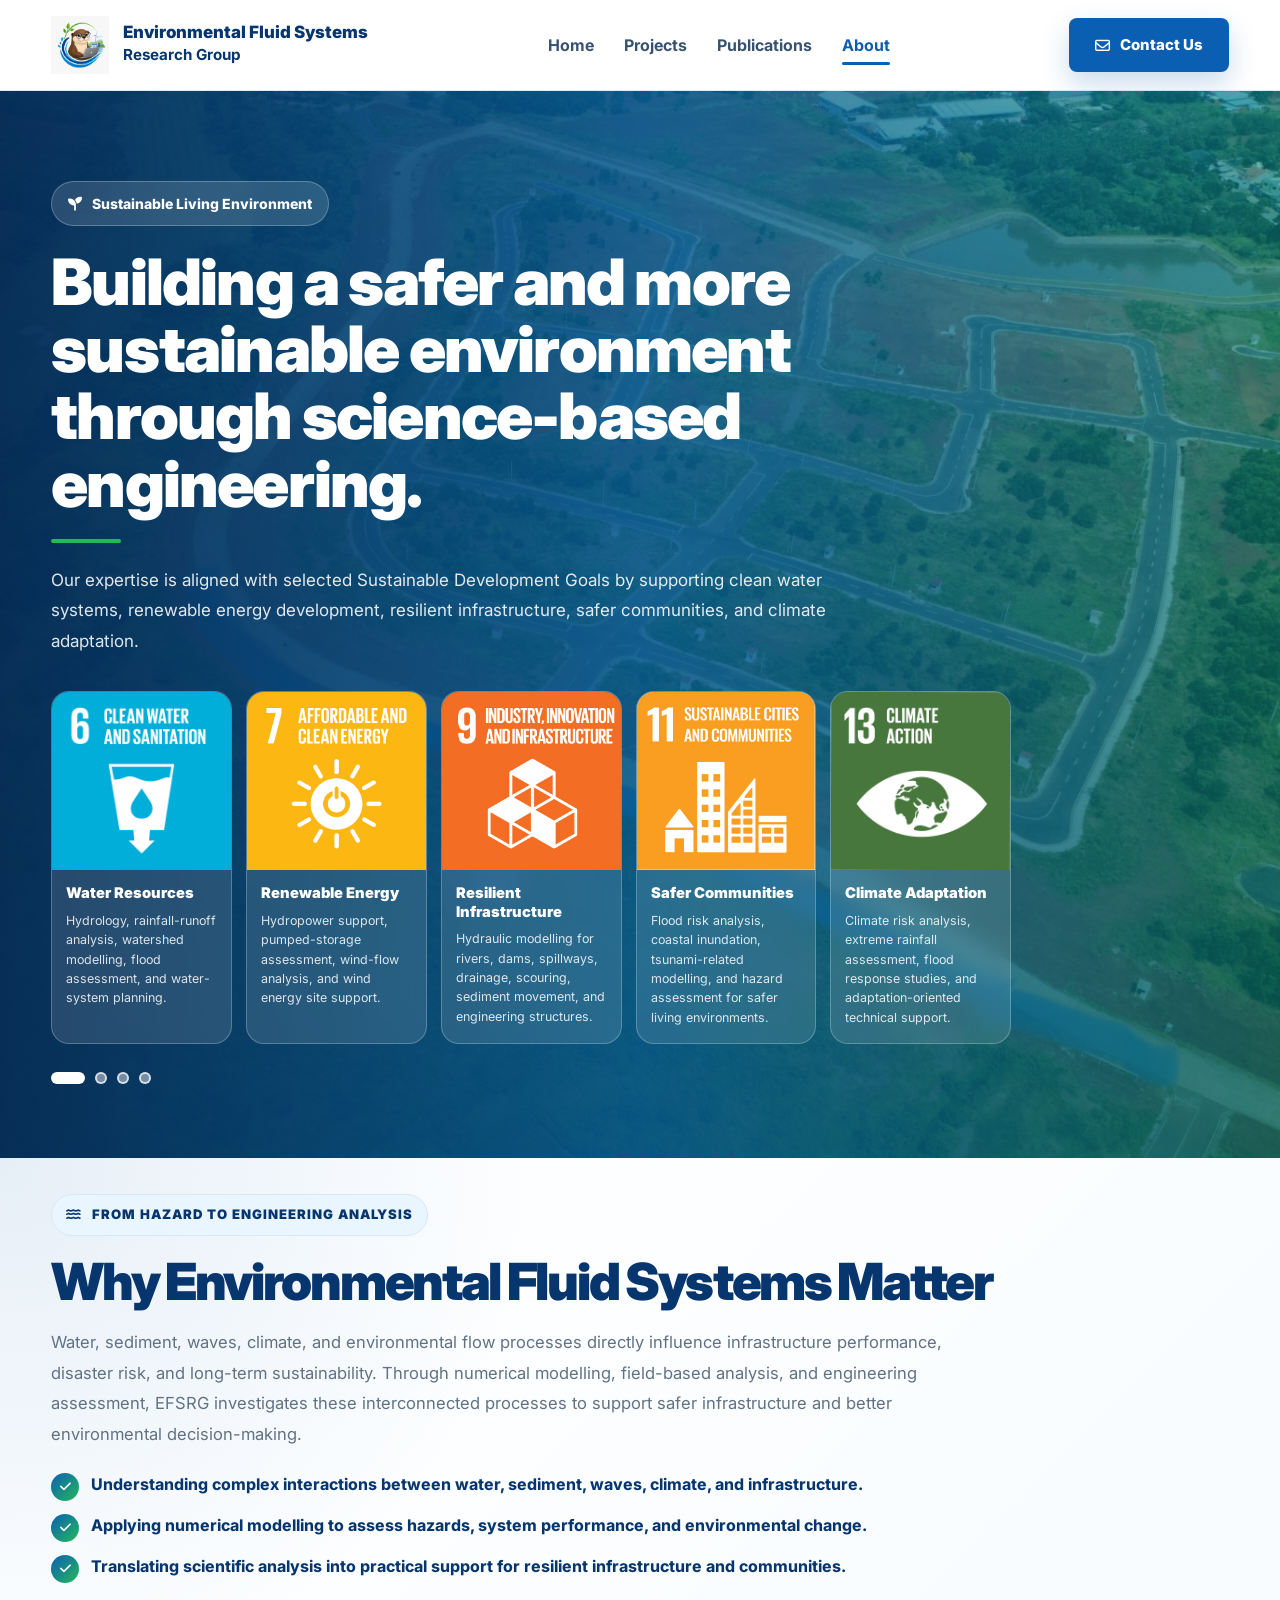
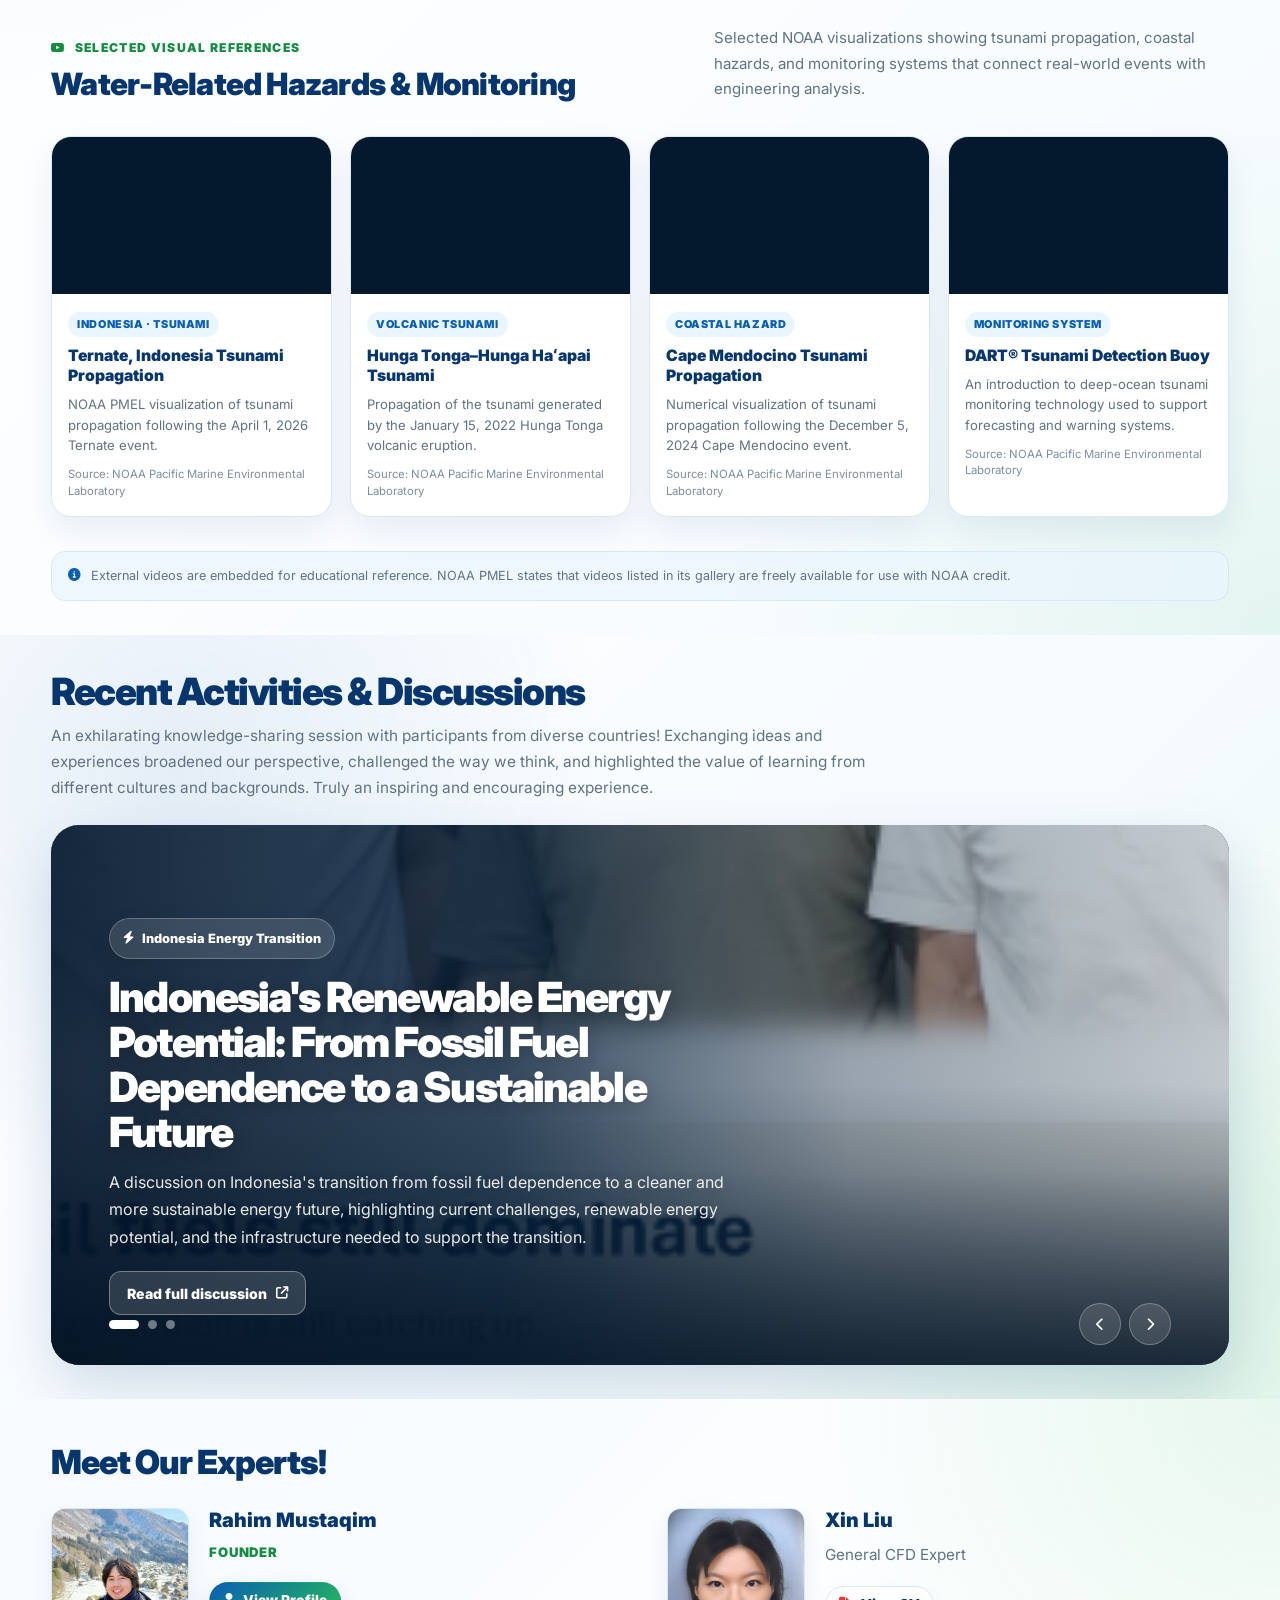
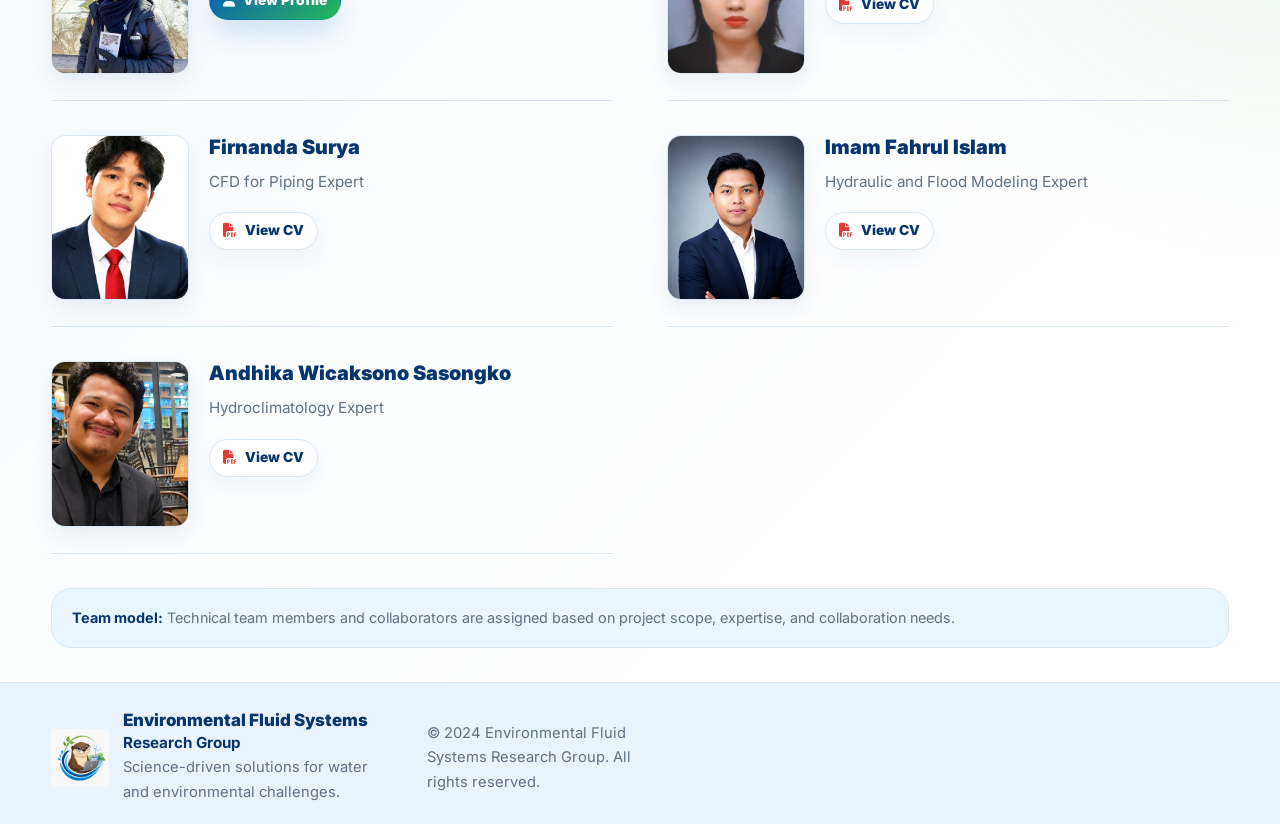
==== commit a966b9b4: "Update about.html" ====
--- a/about.html
+++ b/about.html
@@ -731,139 +731,6 @@
       }
     }
 
-
-    /* =========================
-       FEATURED YOUTUBE ACTIVITY
-       (kept inside Recent Activities & Discussions)
-    ========================= */
-    .activity-featured-youtube {
-      position: relative;
-      display: grid;
-      grid-template-columns: minmax(0, 1.08fr) minmax(360px, .92fr);
-      gap: 44px;
-      align-items: center;
-      min-height: 520px;
-      margin-top: 26px;
-      padding: 58px 56px;
-      overflow: hidden;
-      border-radius: 30px;
-      color: #fff;
-      background:
-        radial-gradient(circle at 18% 18%, rgba(11, 95, 179, .24), transparent 34%),
-        radial-gradient(circle at 84% 86%, rgba(37, 184, 90, .12), transparent 30%),
-        linear-gradient(135deg, #06233f 0%, #041b31 58%, #03172a 100%);
-      box-shadow: 0 28px 70px rgba(5, 45, 88, .17);
-    }
-
-    .activity-featured-youtube::before {
-      content: "";
-      position: absolute;
-      inset: 0;
-      pointer-events: none;
-      background: linear-gradient(115deg, rgba(255,255,255,.025), transparent 45%);
-    }
-
-    .featured-youtube-media,
-    .featured-youtube-content {
-      position: relative;
-      z-index: 1;
-      min-width: 0;
-    }
-
-    .featured-youtube-frame {
-      position: relative;
-      width: 100%;
-      aspect-ratio: 16 / 9;
-      overflow: hidden;
-      border-radius: 22px;
-      background: #000;
-      border: 1px solid rgba(255,255,255,.16);
-      box-shadow: 0 22px 46px rgba(0,0,0,.26);
-    }
-
-    .featured-youtube-frame iframe {
-      position: absolute;
-      inset: 0;
-      width: 100%;
-      height: 100%;
-      border: 0;
-    }
-
-    .featured-youtube-badge {
-      display: inline-flex;
-      align-items: center;
-      gap: 9px;
-      padding: 9px 15px;
-      margin-bottom: 18px;
-      border-radius: 999px;
-      color: #fff;
-      background: rgba(255,255,255,.12);
-      border: 1px solid rgba(255,255,255,.24);
-      font-size: .82rem;
-      font-weight: 850;
-      backdrop-filter: blur(10px);
-    }
-
-    .featured-youtube-content h3 {
-      margin: 0 0 18px;
-      color: #fff;
-      font-size: clamp(2rem, 3vw, 3.15rem);
-      line-height: 1.08;
-      letter-spacing: -.04em;
-      font-weight: 900;
-    }
-
-    .featured-youtube-content p {
-      margin: 0 0 26px;
-      color: rgba(255,255,255,.86);
-      font-size: 1.02rem;
-      line-height: 1.8;
-    }
-
-    .featured-youtube-button {
-      display: inline-flex;
-      align-items: center;
-      justify-content: center;
-      gap: 10px;
-      min-height: 48px;
-      padding: 12px 18px;
-      border-radius: 13px;
-      background: #ff0033;
-      color: #fff;
-      font-weight: 900;
-      box-shadow: 0 14px 28px rgba(255,0,51,.22);
-      transition: .22s ease;
-    }
-
-    .featured-youtube-button:hover {
-      transform: translateY(-2px);
-      box-shadow: 0 18px 34px rgba(255,0,51,.28);
-    }
-
-    @media (max-width: 900px) {
-      .activity-featured-youtube {
-        grid-template-columns: 1fr;
-        gap: 28px;
-        padding: 34px 28px;
-        min-height: auto;
-      }
-    }
-
-    @media (max-width: 560px) {
-      .activity-featured-youtube {
-        padding: 22px 18px;
-        border-radius: 24px;
-      }
-
-      .featured-youtube-frame {
-        border-radius: 18px;
-      }
-
-      .featured-youtube-content h3 {
-        font-size: 2rem;
-      }
-    }
-
   </style>
 
 </head>
@@ -1274,53 +1141,6 @@
         </div>
       </div>
     </article>
-
-    <!-- ======================================================
-         NEW YOUTUBE ACTIVITY
-         Inserted directly after the existing activity slider.
-         This stays inside "Recent Activities & Discussions"
-         and does not require any script.js changes.
-    ======================================================= -->
-    <article class="activity-featured-youtube">
-      <div class="featured-youtube-media">
-        <div class="featured-youtube-frame">
-          <iframe
-            src="https://www.youtube.com/embed/zW5q_-NVnVU?start=89&rel=0"
-            title="KULIAH S1, S2, S3 FULL BEASISWA: RAHASIANYA APA? | Jiwa Berbicara #4"
-            loading="lazy"
-            allow="accelerometer; autoplay; clipboard-write; encrypted-media; gyroscope; picture-in-picture; web-share"
-            referrerpolicy="strict-origin-when-cross-origin"
-            allowfullscreen
-          ></iframe>
-        </div>
-      </div>
-
-      <div class="featured-youtube-content">
-        <div class="featured-youtube-badge">
-          <i class="fa-brands fa-youtube"></i>
-          YouTube Conversation
-        </div>
-
-        <h3>Kuliah S1, S2, S3 Full Beasiswa: Rahasianya Apa?</h3>
-
-        <p>
-          A conversation on pursuing undergraduate, master&apos;s, and doctoral education through
-          scholarships, sharing academic experiences, preparation, and perspectives on continuing
-          higher education and building an international academic journey.
-        </p>
-
-        <a
-          class="featured-youtube-button"
-          href="https://www.youtube.com/watch?v=zW5q_-NVnVU&list=LL&index=30&t=89s"
-          target="_blank"
-          rel="noopener noreferrer"
-        >
-          Watch on YouTube
-          <i class="fa-solid fa-arrow-up-right-from-square"></i>
-        </a>
-      </div>
-    </article>
-
   </div>
 </section>
 
@@ -1519,6 +1339,183 @@
 
 <script src="script.js"></script>
 
+<script>
+/* =========================================================
+   EXTRA ACTIVITY SLIDE — inserted AFTER Liu's YouTube slide
+   Everything is handled here so script.js does not need editing.
+   ========================================================= */
+(function () {
+  const LIU_TITLE = 'Tsunami-Induced Wave Pressure and Force';
+  const NEW_VIDEO_URL = 'https://www.youtube.com/watch?v=zW5q_-NVnVU&list=LL&index=30&t=89s';
+  const NEW_EMBED_URL = 'https://www.youtube.com/embed/zW5q_-NVnVU?start=89&rel=0';
+
+  let customActivityActive = false;
+  let liuSnapshot = null;
+
+  function getActivityElements() {
+    return {
+      image: document.getElementById('activityImage'),
+      youtubePanel: document.getElementById('activityYoutubePanel'),
+      youtubeFrame: document.getElementById('activityYoutubeFrame'),
+      topic: document.getElementById('activityTopic'),
+      title: document.getElementById('activityTitle'),
+      summary: document.getElementById('activitySummary'),
+      button: document.getElementById('activityReadMore')
+    };
+  }
+
+  function isLiuSlide() {
+    const el = document.getElementById('activityTitle');
+    return el && el.textContent.trim() === LIU_TITLE;
+  }
+
+  function saveLiuSnapshot() {
+    const el = getActivityElements();
+    if (!el.title || !isLiuSlide()) return false;
+
+    liuSnapshot = {
+      imageSrc: el.image ? el.image.getAttribute('src') : '',
+      imageAlt: el.image ? el.image.getAttribute('alt') : '',
+      imageStyle: el.image ? el.image.getAttribute('style') : null,
+      youtubePanelClass: el.youtubePanel ? el.youtubePanel.className : '',
+      youtubePanelStyle: el.youtubePanel ? el.youtubePanel.getAttribute('style') : null,
+      youtubePanelAria: el.youtubePanel ? el.youtubePanel.getAttribute('aria-hidden') : null,
+      frameSrc: el.youtubeFrame ? el.youtubeFrame.getAttribute('src') : '',
+      frameTitle: el.youtubeFrame ? el.youtubeFrame.getAttribute('title') : '',
+      topicHTML: el.topic ? el.topic.innerHTML : '',
+      titleHTML: el.title ? el.title.innerHTML : '',
+      summaryHTML: el.summary ? el.summary.innerHTML : '',
+      buttonHTML: el.button ? el.button.innerHTML : ''
+    };
+    return true;
+  }
+
+  function showNewScholarshipVideo() {
+    const el = getActivityElements();
+    if (!el.youtubePanel || !el.youtubeFrame || !el.title) return;
+
+    if (!liuSnapshot) saveLiuSnapshot();
+
+    // Keep the exact visual state used by Liu's YouTube slide.
+    if (liuSnapshot) {
+      el.youtubePanel.className = liuSnapshot.youtubePanelClass;
+      if (liuSnapshot.youtubePanelStyle === null) {
+        el.youtubePanel.removeAttribute('style');
+      } else {
+        el.youtubePanel.setAttribute('style', liuSnapshot.youtubePanelStyle);
+      }
+      if (liuSnapshot.youtubePanelAria === null) {
+        el.youtubePanel.removeAttribute('aria-hidden');
+      } else {
+        el.youtubePanel.setAttribute('aria-hidden', liuSnapshot.youtubePanelAria);
+      }
+      if (el.image) {
+        if (liuSnapshot.imageStyle === null) el.image.removeAttribute('style');
+        else el.image.setAttribute('style', liuSnapshot.imageStyle);
+      }
+    }
+
+    el.youtubeFrame.src = NEW_EMBED_URL;
+    el.youtubeFrame.title = 'Kuliah S1, S2, S3 Full Beasiswa: Rahasianya Apa?';
+
+    el.topic.innerHTML = '<i class="fa-brands fa-youtube"></i> YouTube Conversation';
+    el.title.textContent = 'Kuliah S1, S2, S3 Full Beasiswa: Rahasianya Apa?';
+    el.summary.textContent = "A conversation on pursuing undergraduate, master's, and doctoral education through scholarships, sharing academic experiences, preparation, and perspectives on continuing higher education and building an international academic journey.";
+    el.button.innerHTML = 'Watch on YouTube <i class="fa-solid fa-arrow-up-right-from-square"></i>';
+
+    customActivityActive = true;
+  }
+
+  function restoreLiuSlide() {
+    if (!liuSnapshot) return;
+    const el = getActivityElements();
+
+    if (el.image) {
+      el.image.setAttribute('src', liuSnapshot.imageSrc || '');
+      el.image.setAttribute('alt', liuSnapshot.imageAlt || '');
+      if (liuSnapshot.imageStyle === null) el.image.removeAttribute('style');
+      else el.image.setAttribute('style', liuSnapshot.imageStyle);
+    }
+
+    if (el.youtubePanel) {
+      el.youtubePanel.className = liuSnapshot.youtubePanelClass;
+      if (liuSnapshot.youtubePanelStyle === null) el.youtubePanel.removeAttribute('style');
+      else el.youtubePanel.setAttribute('style', liuSnapshot.youtubePanelStyle);
+      if (liuSnapshot.youtubePanelAria === null) el.youtubePanel.removeAttribute('aria-hidden');
+      else el.youtubePanel.setAttribute('aria-hidden', liuSnapshot.youtubePanelAria);
+    }
+
+    if (el.youtubeFrame) {
+      el.youtubeFrame.src = liuSnapshot.frameSrc || '';
+      el.youtubeFrame.title = liuSnapshot.frameTitle || LIU_TITLE;
+    }
+    if (el.topic) el.topic.innerHTML = liuSnapshot.topicHTML;
+    if (el.title) el.title.innerHTML = liuSnapshot.titleHTML;
+    if (el.summary) el.summary.innerHTML = liuSnapshot.summaryHTML;
+    if (el.button) el.button.innerHTML = liuSnapshot.buttonHTML;
+
+    customActivityActive = false;
+  }
+
+  function installActivityExtension() {
+    if (typeof window.nextActivity !== 'function' ||
+        typeof window.previousActivity !== 'function' ||
+        typeof window.handleActivityButton !== 'function') {
+      setTimeout(installActivityExtension, 100);
+      return;
+    }
+
+    if (window.__scholarshipActivityInstalled) return;
+    window.__scholarshipActivityInstalled = true;
+
+    const originalNextActivity = window.nextActivity;
+    const originalPreviousActivity = window.previousActivity;
+    const originalHandleActivityButton = window.handleActivityButton;
+
+    window.nextActivity = function () {
+      // New video comes immediately AFTER Liu's video.
+      if (!customActivityActive && isLiuSlide()) {
+        saveLiuSnapshot();
+        showNewScholarshipVideo();
+        return;
+      }
+
+      // From the new video, continue to whatever slide originally followed Liu.
+      if (customActivityActive) {
+        customActivityActive = false;
+        originalNextActivity();
+        return;
+      }
+
+      originalNextActivity();
+    };
+
+    window.previousActivity = function () {
+      // Going backward from the new video returns to Liu's video.
+      if (customActivityActive) {
+        restoreLiuSlide();
+        return;
+      }
+
+      originalPreviousActivity();
+    };
+
+    window.handleActivityButton = function () {
+      if (customActivityActive) {
+        window.open(NEW_VIDEO_URL, '_blank', 'noopener,noreferrer');
+        return;
+      }
+      originalHandleActivityButton();
+    };
+  }
+
+  // script.js is loaded immediately before this block, but retry briefly
+  // in case its activity functions initialize after DOMContentLoaded.
+  installActivityExtension();
+})();
+</script>
+
+
 
 
 </body>
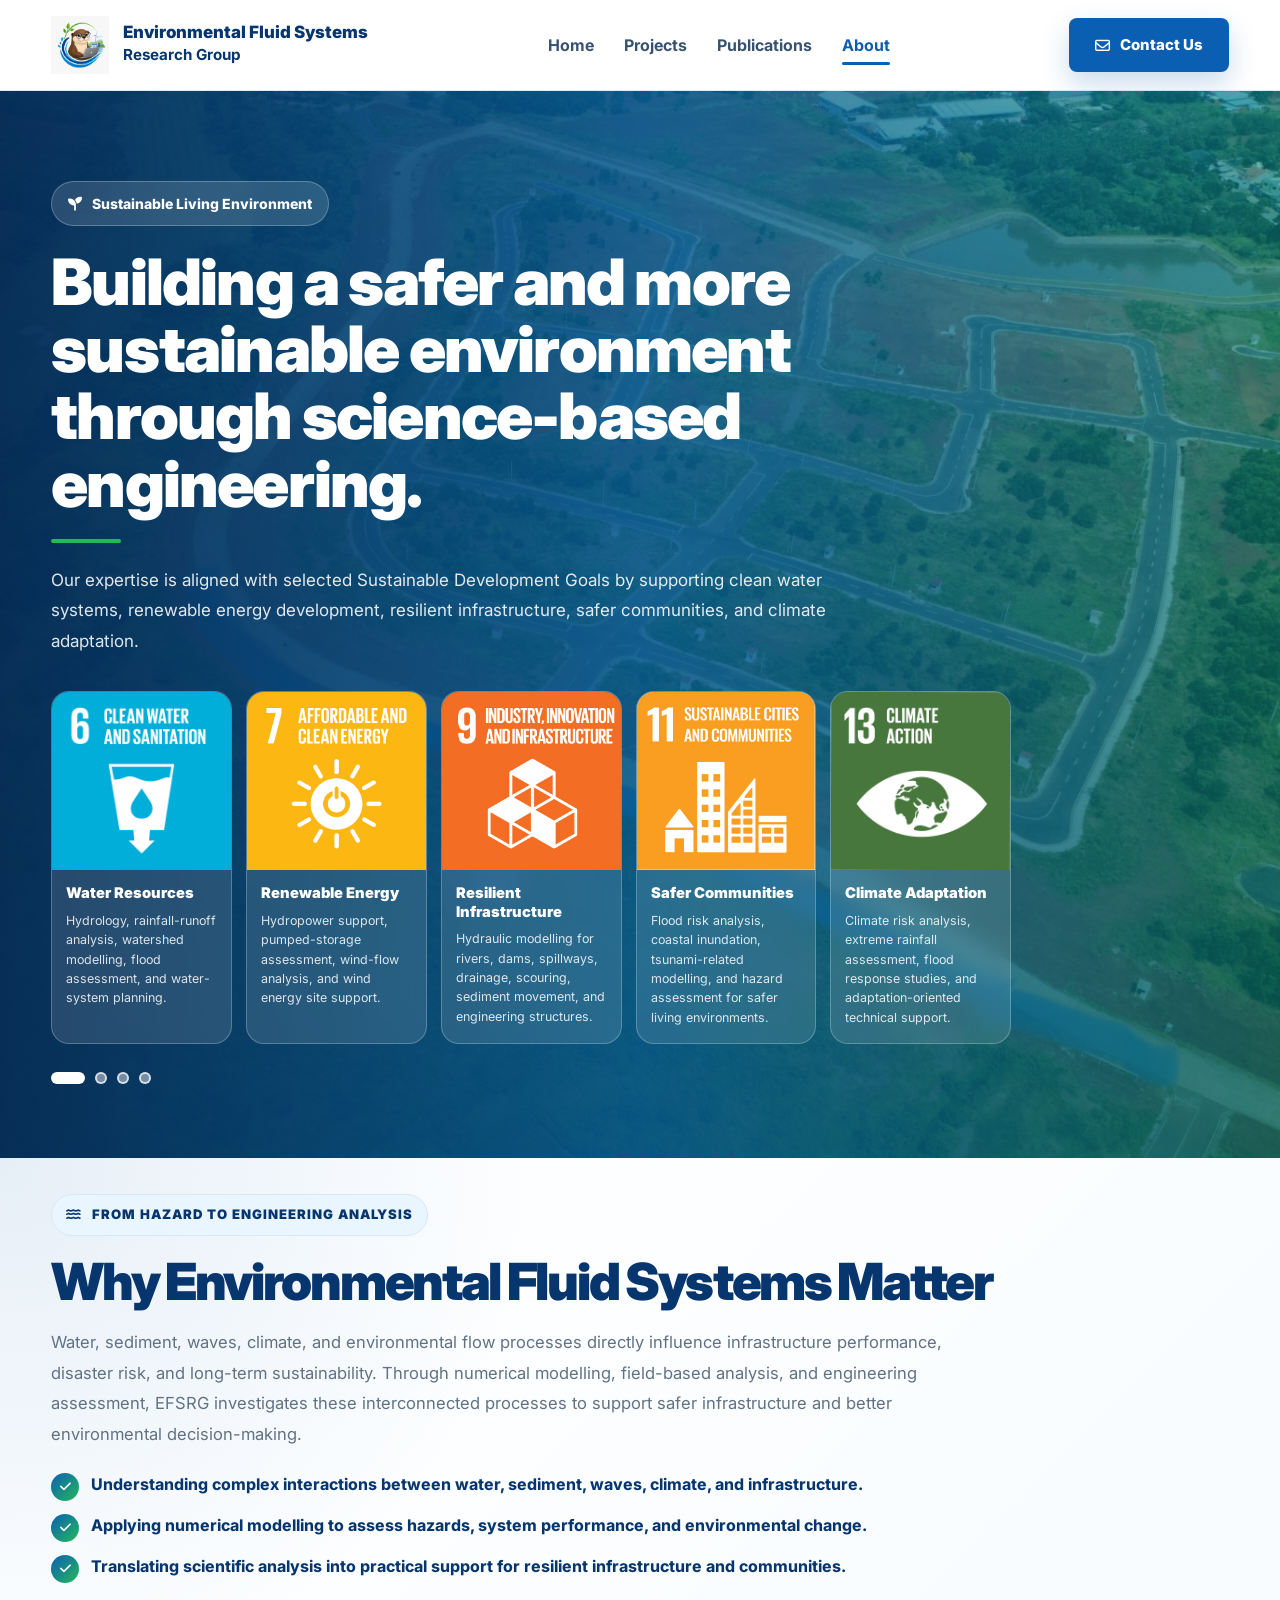
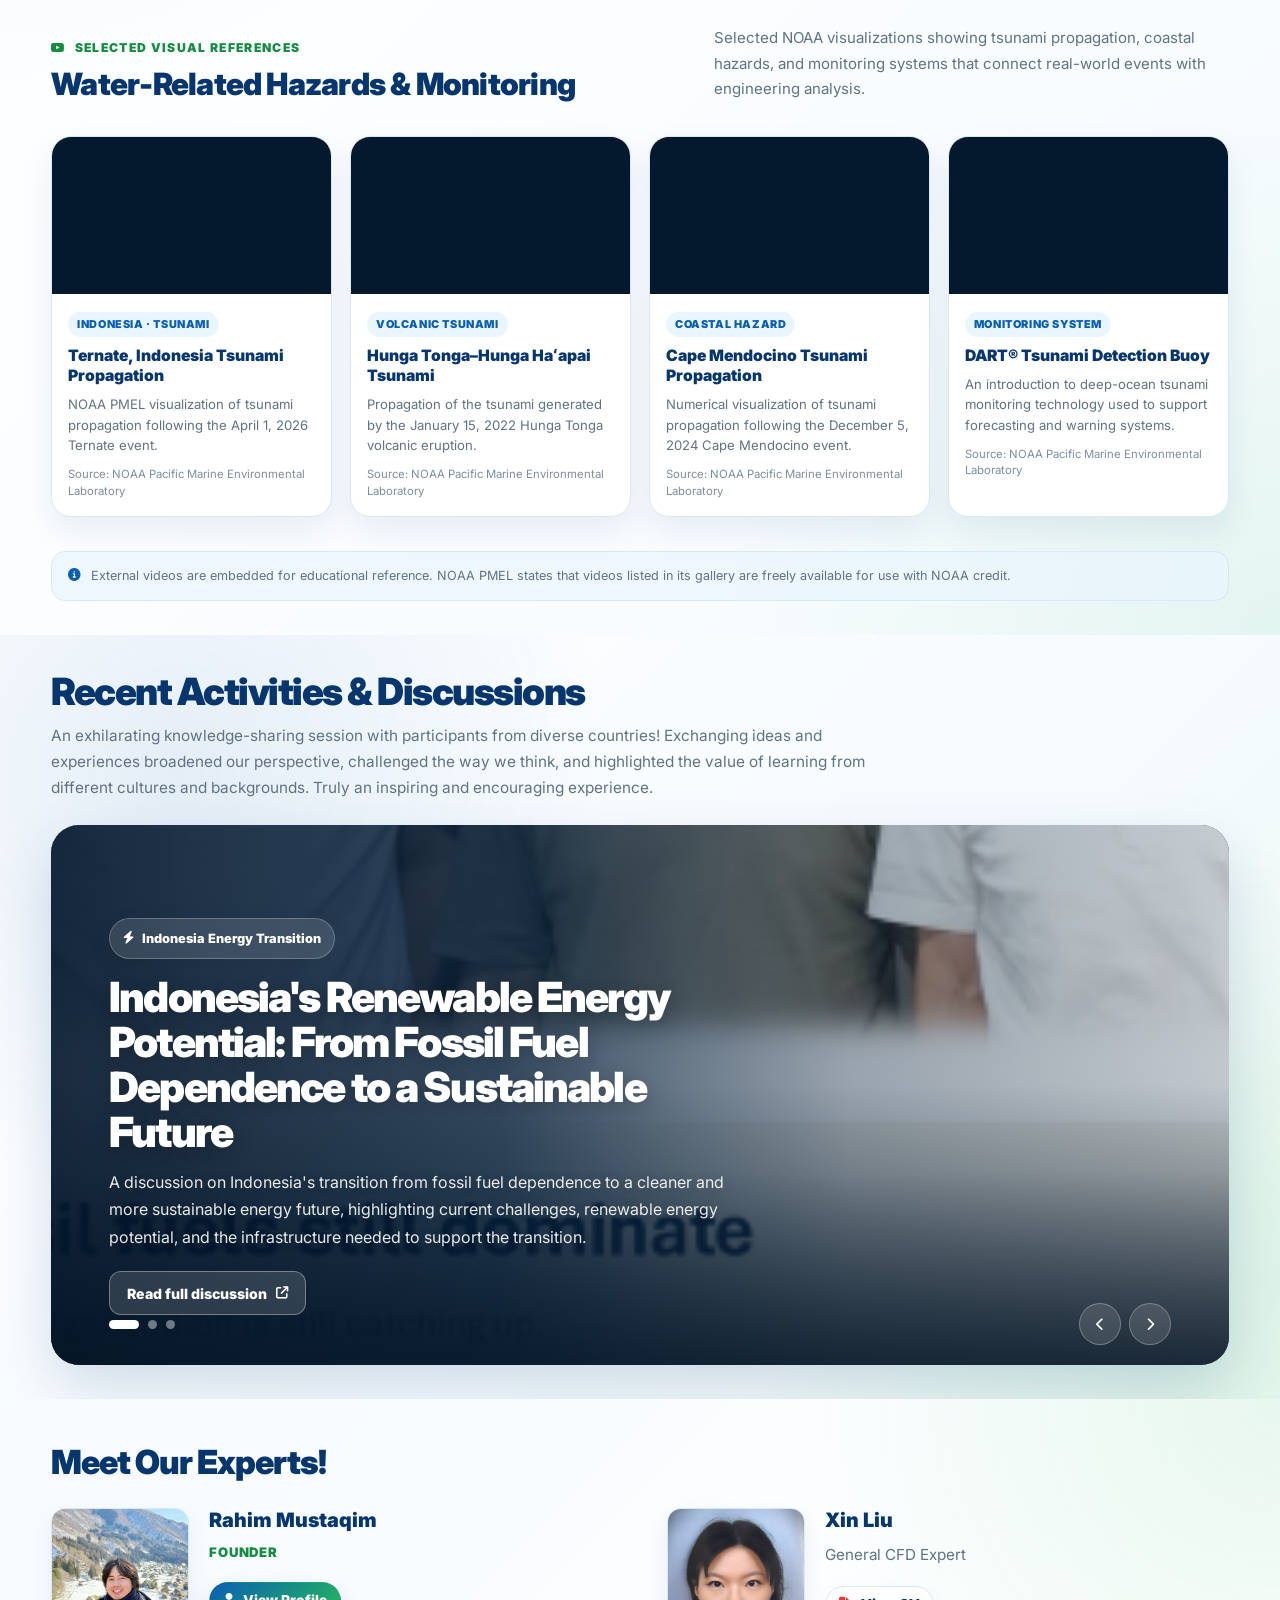
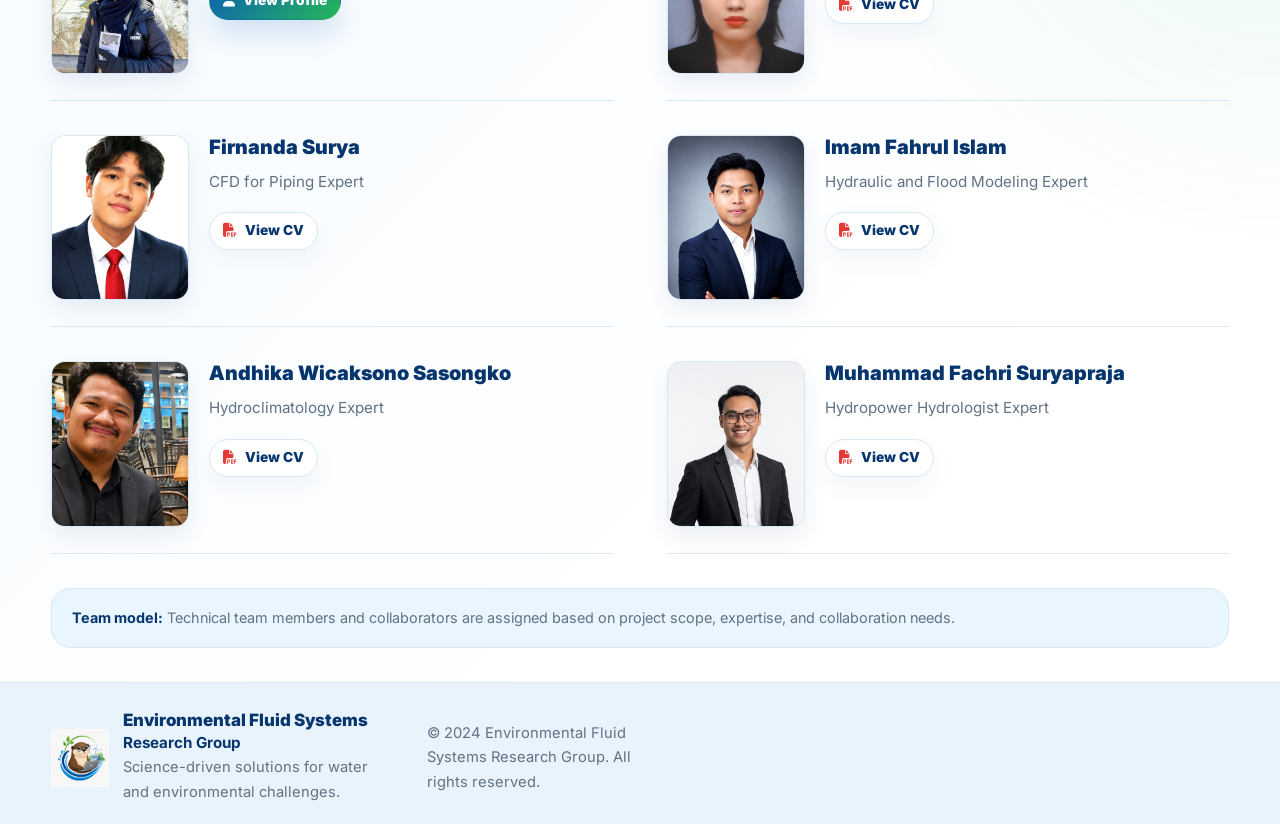
==== commit ce20df66: "Update about.html" ====
--- a/about.html
+++ b/about.html
@@ -1306,6 +1306,24 @@
               </div>
             </div>
           </article>
+
+          <article class="expert-member">
+            <div class="member-photo">
+              <img src="assets/fai.jpeg" alt="Fai Surya Praja">
+            </div>
+
+            <div class="member-content">
+              <h4>Muhammad Fachri Suryapraja</h4>
+              <p>Hydropower Hydrologist Expert</p>
+              <div class="member-actions">
+                <a class="member-link cv" href="assets/CVfai.pdf" target="_blank" rel="noopener">
+                  <i class="fa-solid fa-file-pdf"></i>
+                  View CV
+                </a>
+              </div>
+            </div>
+          </article>
+
           
         </div>
       </div>
